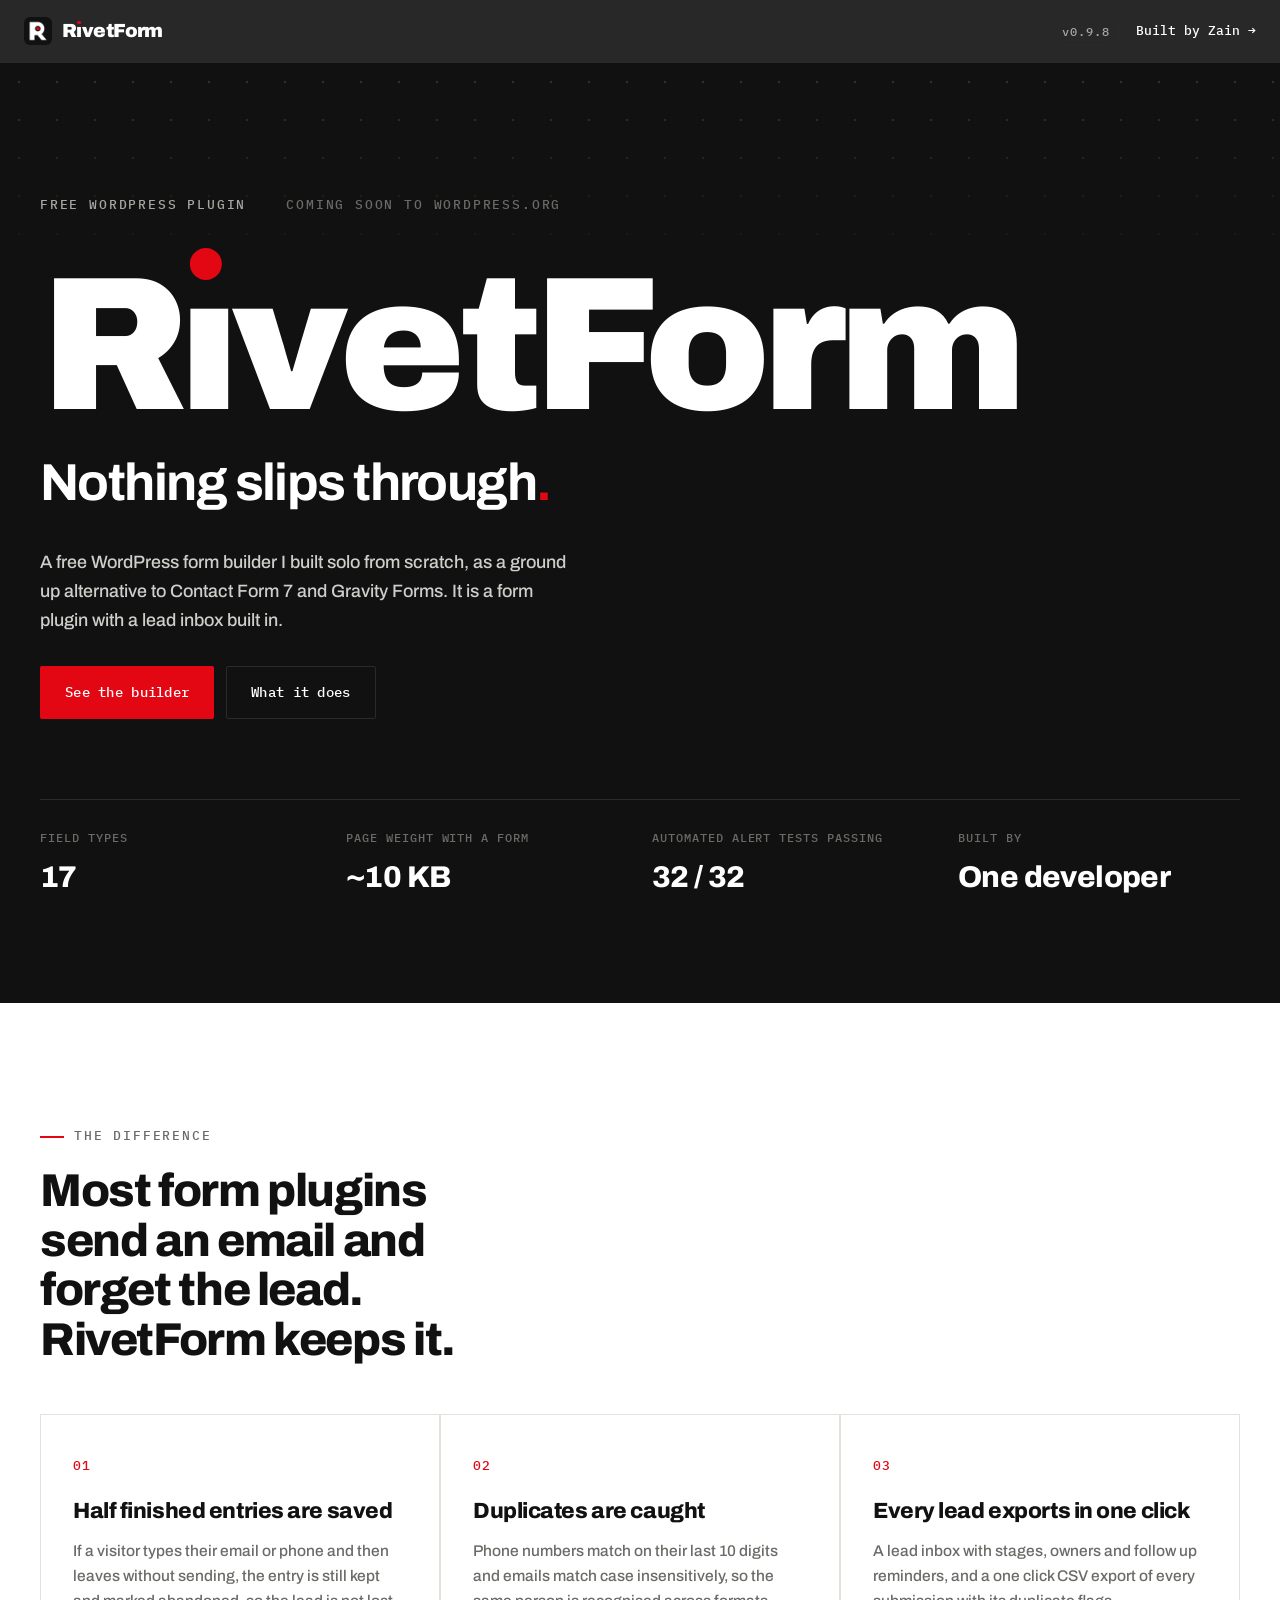
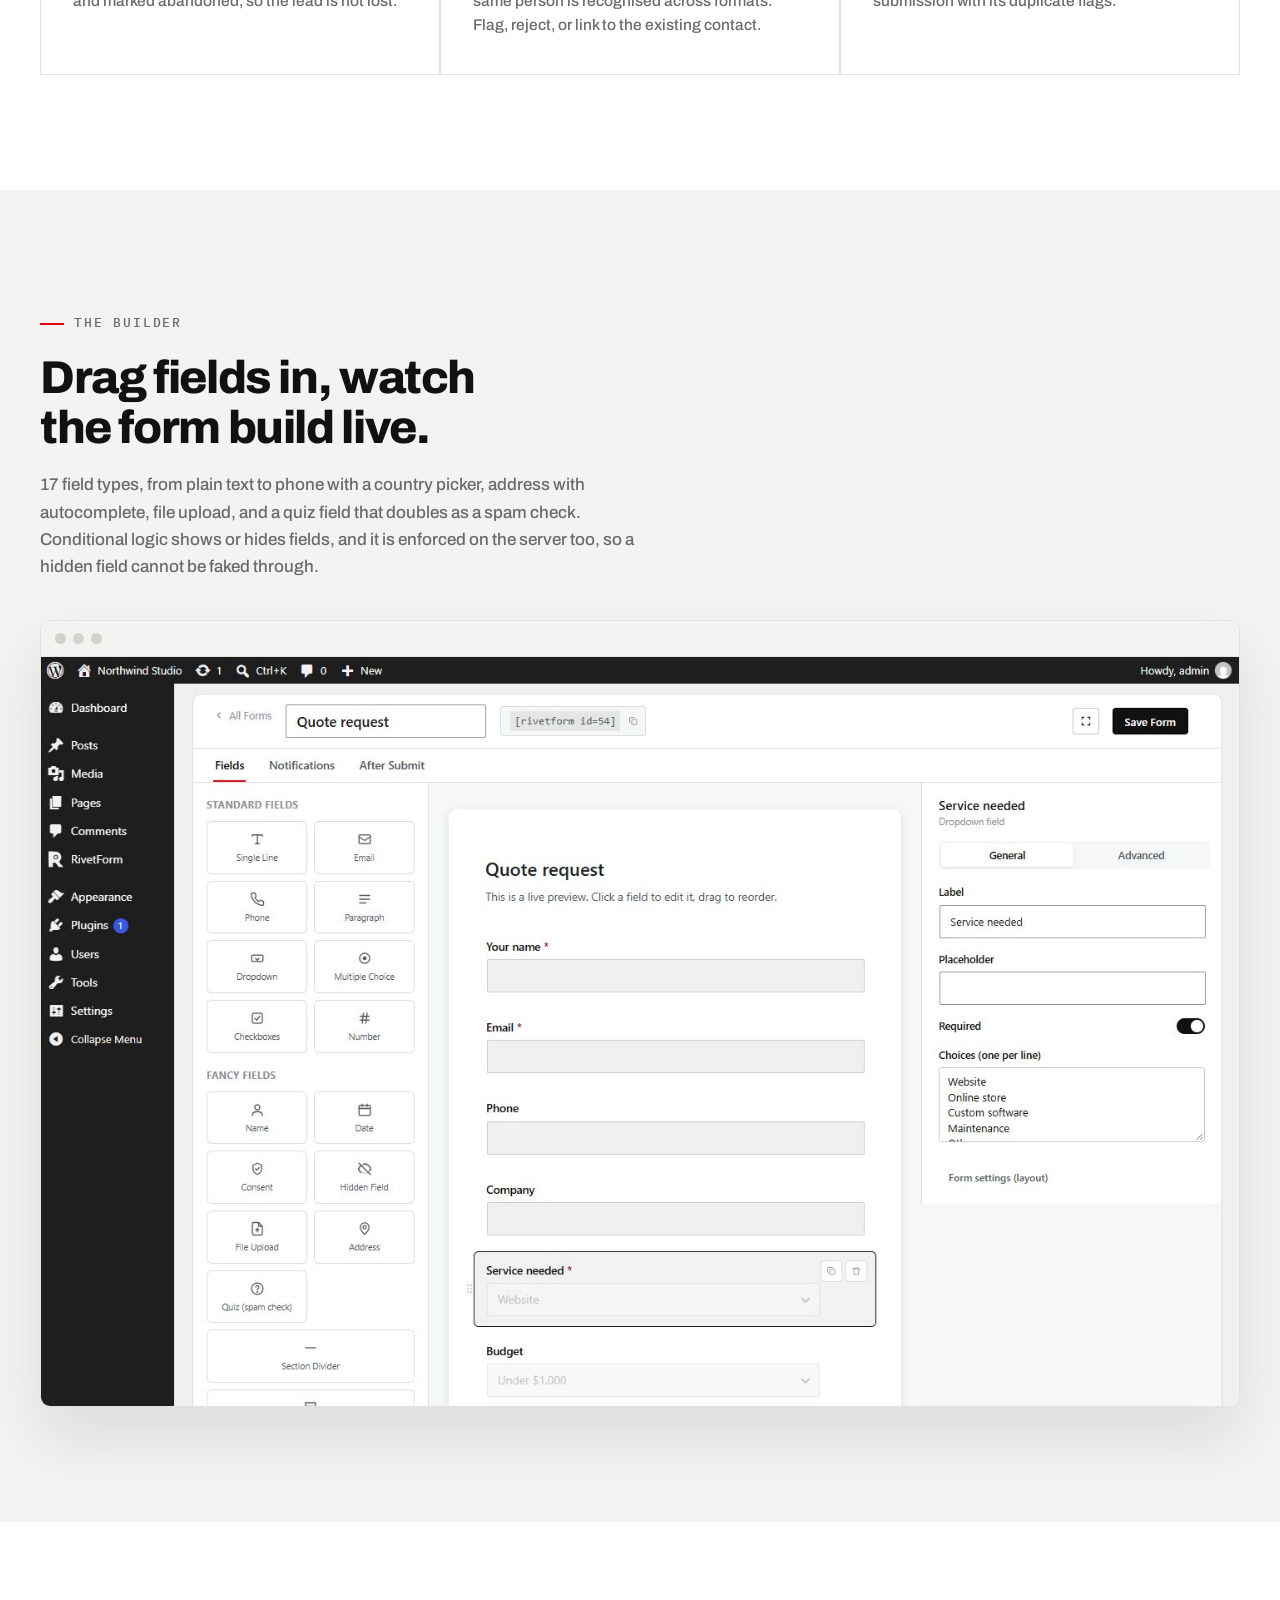
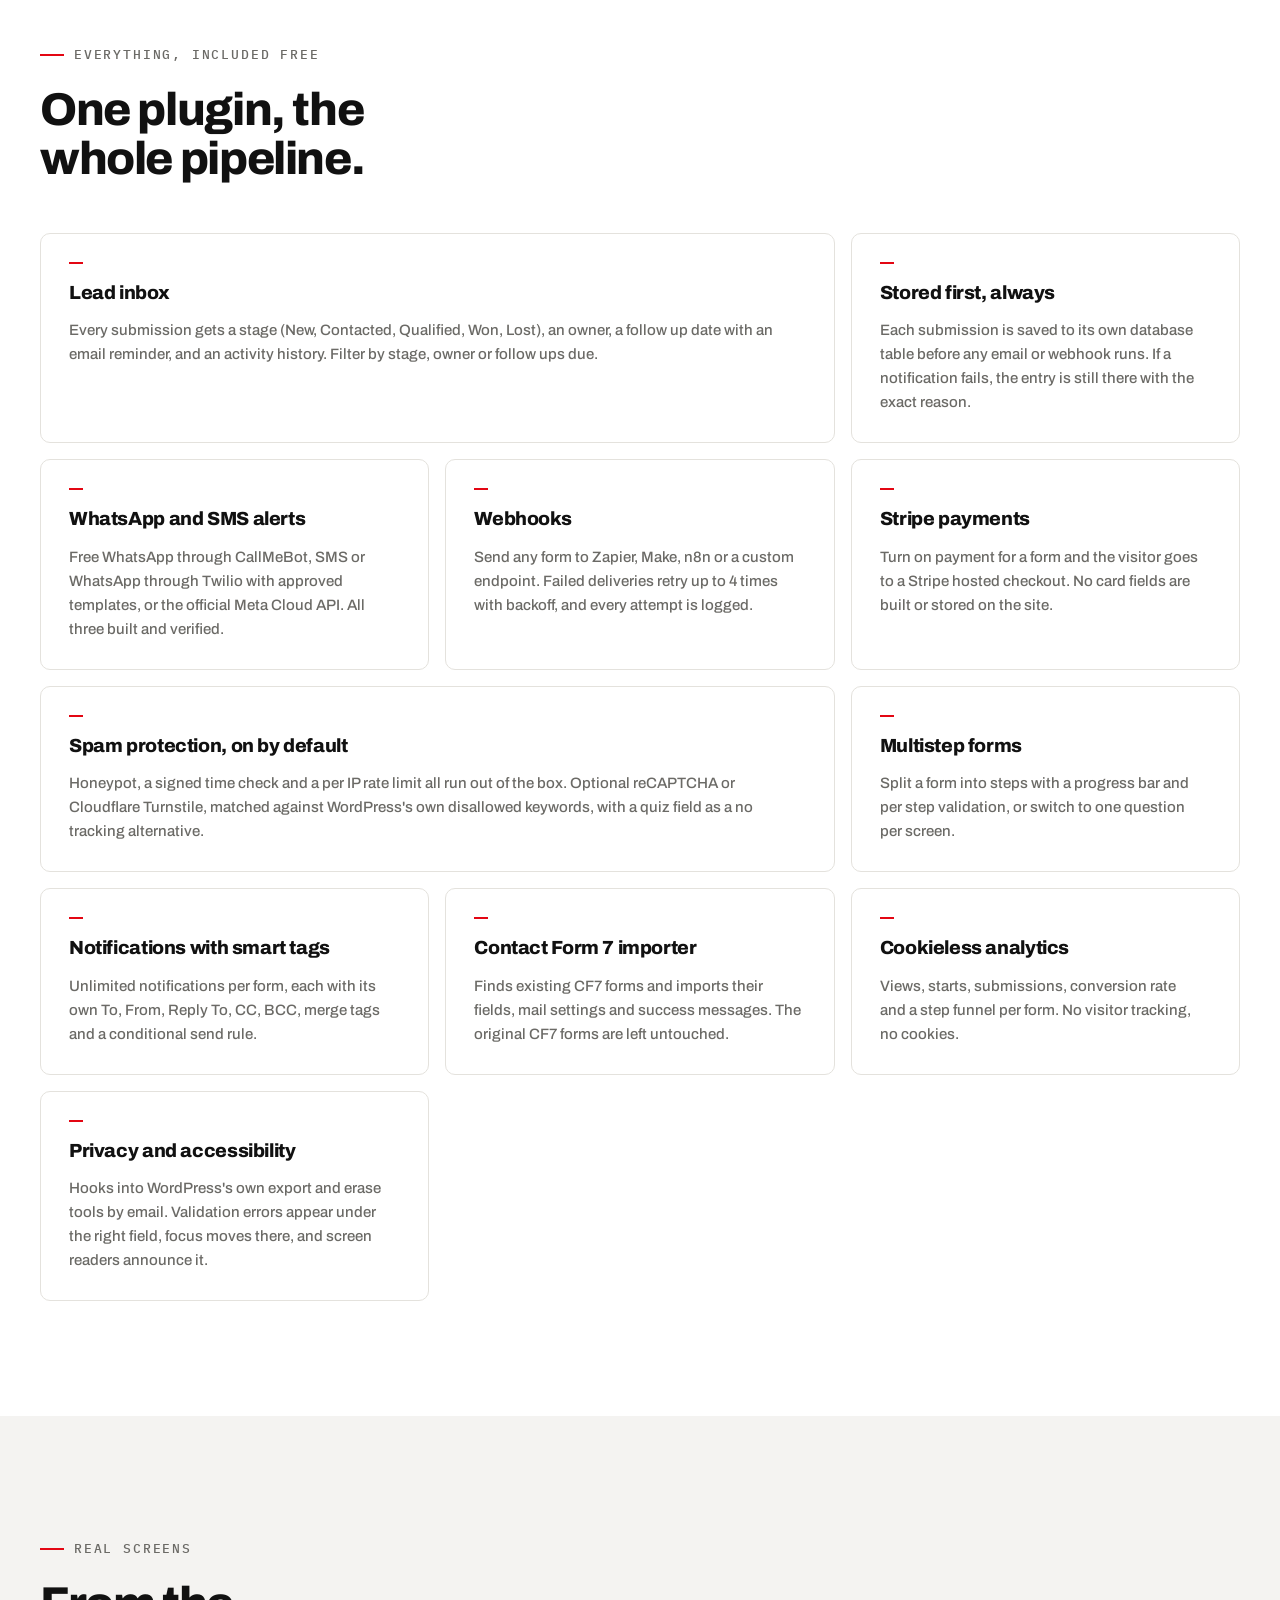
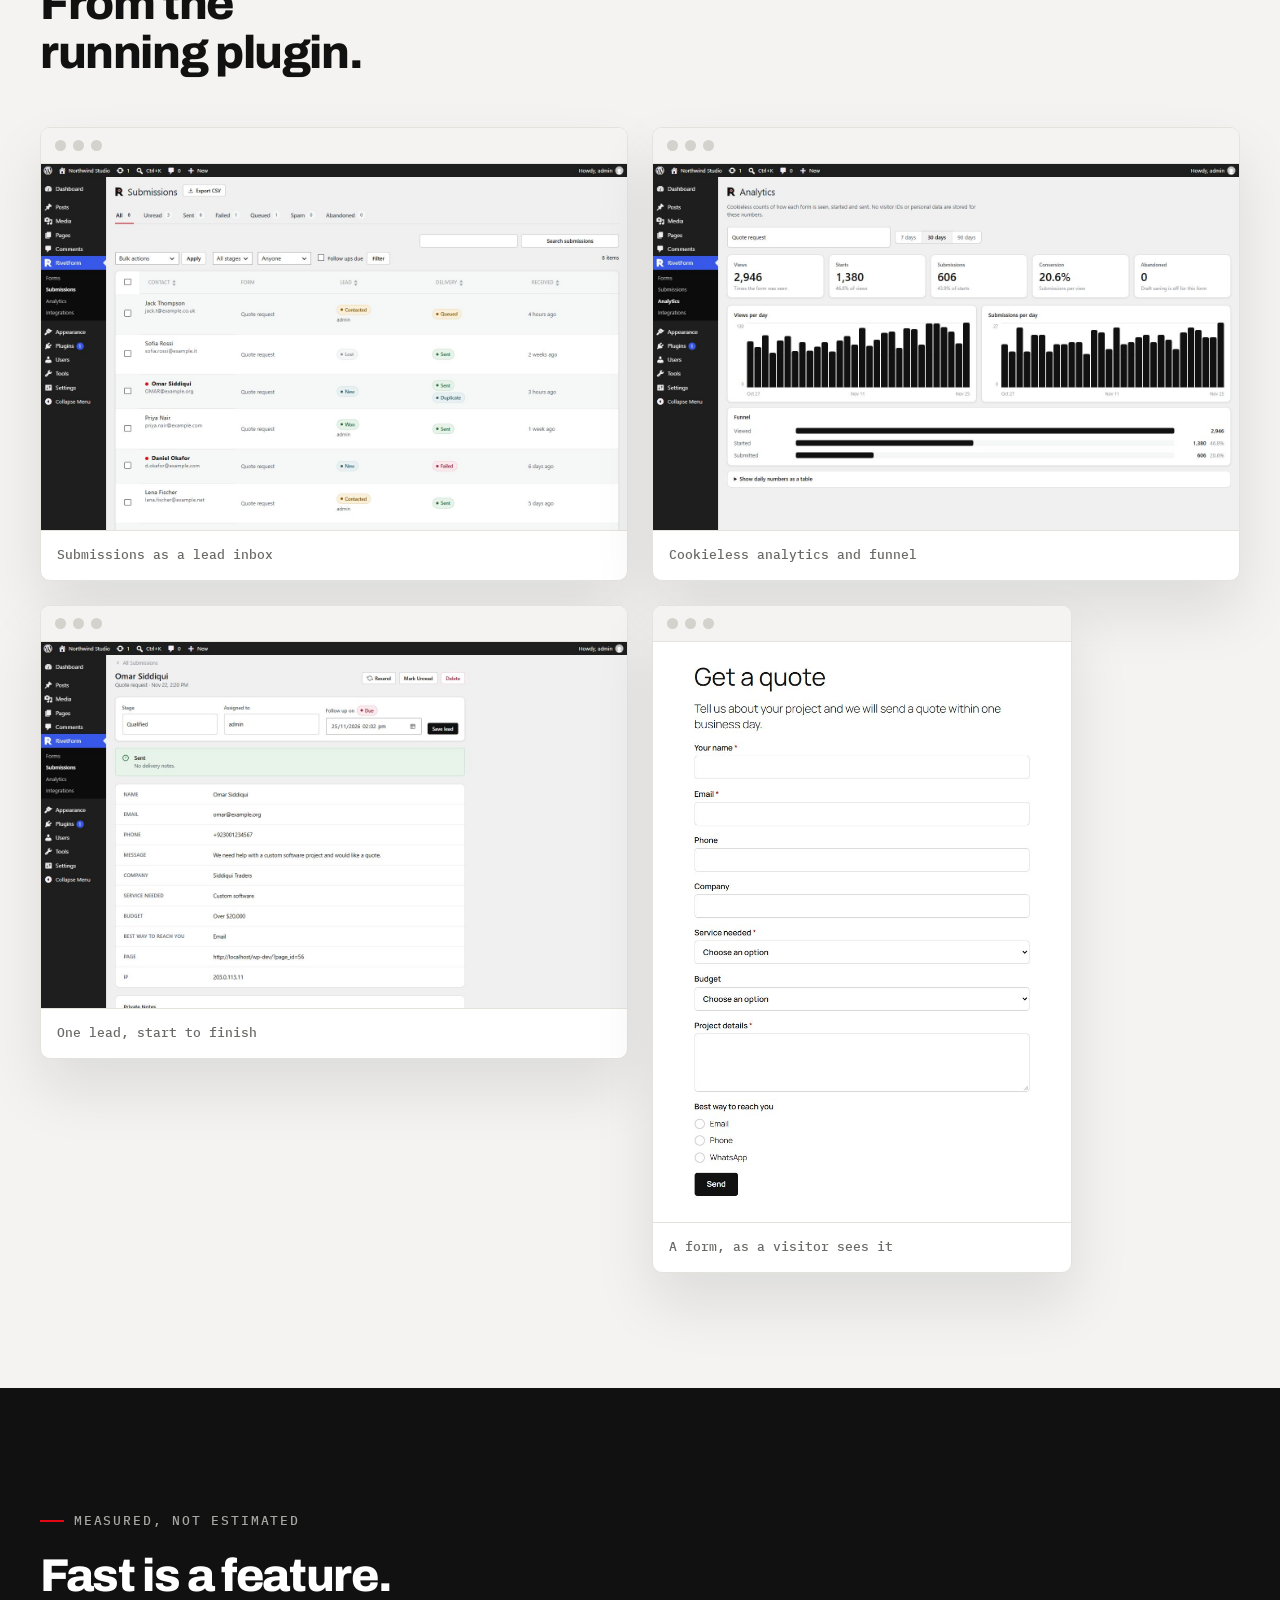
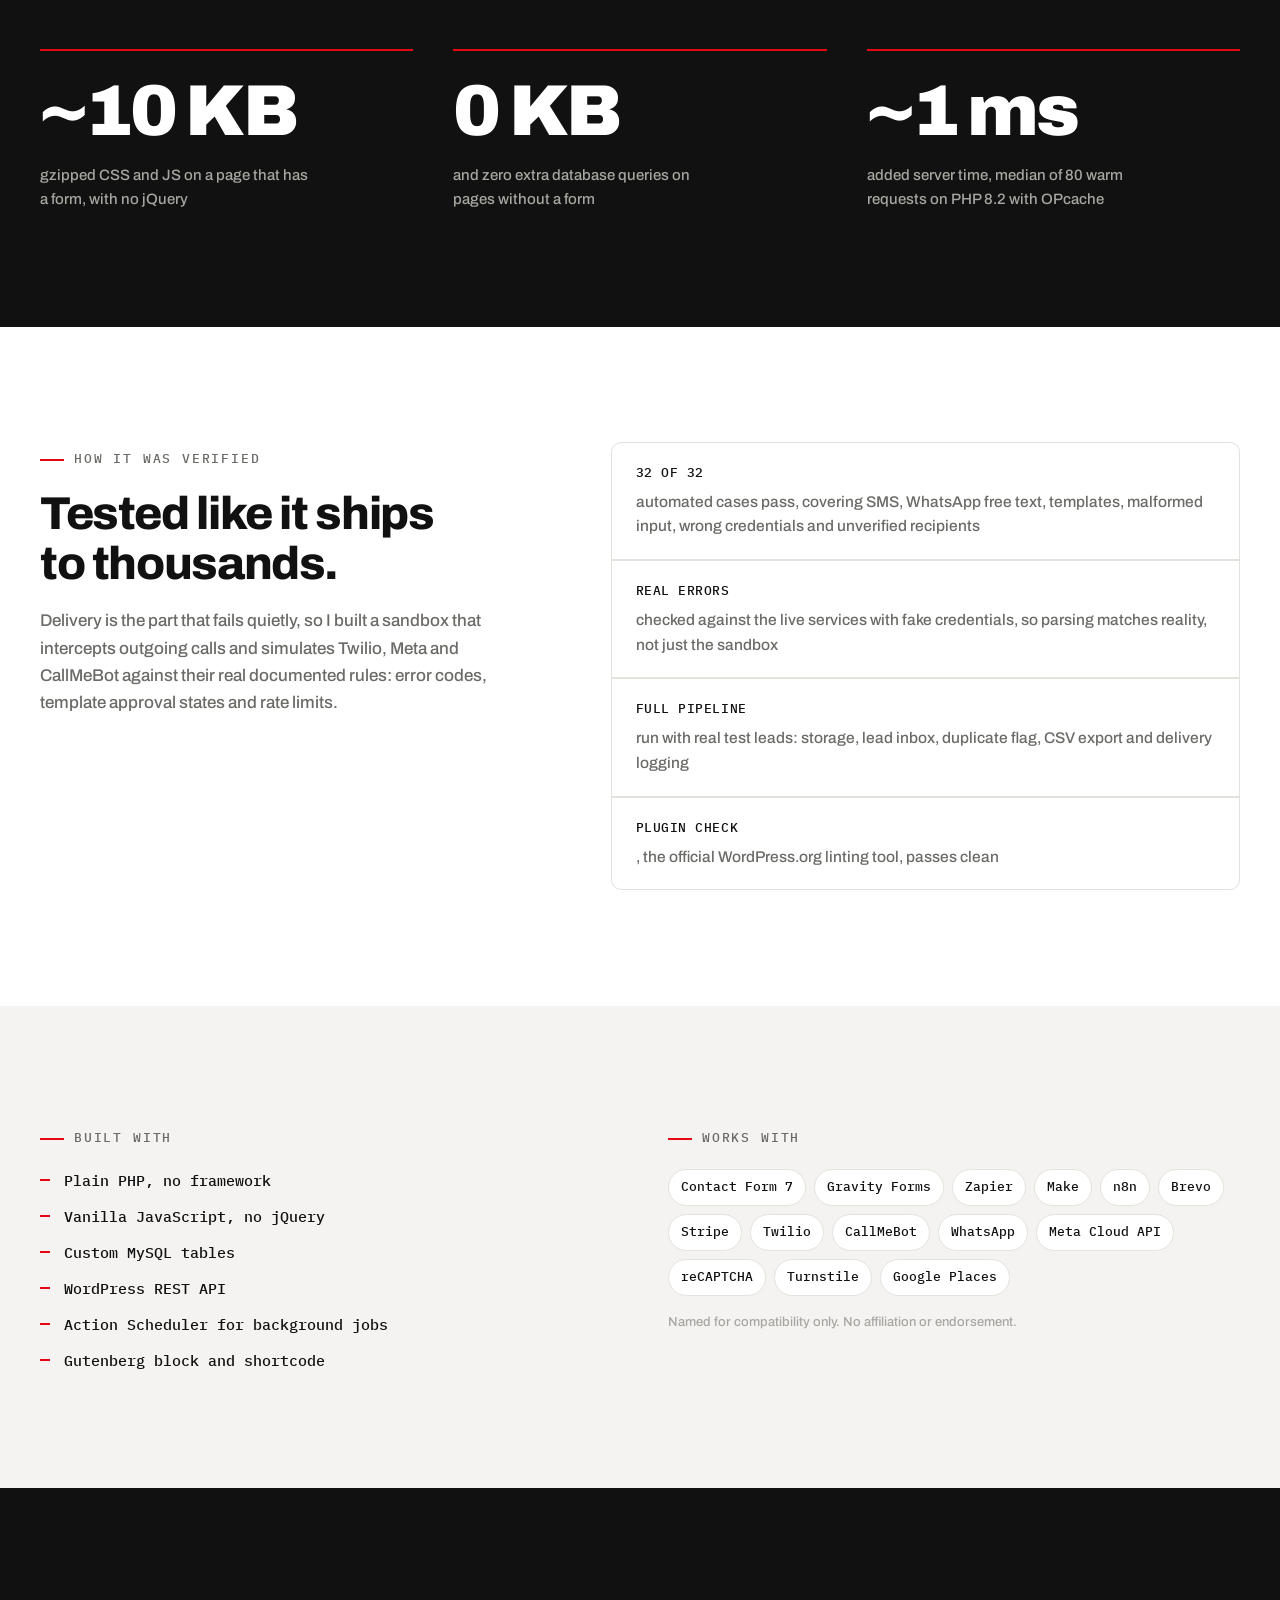
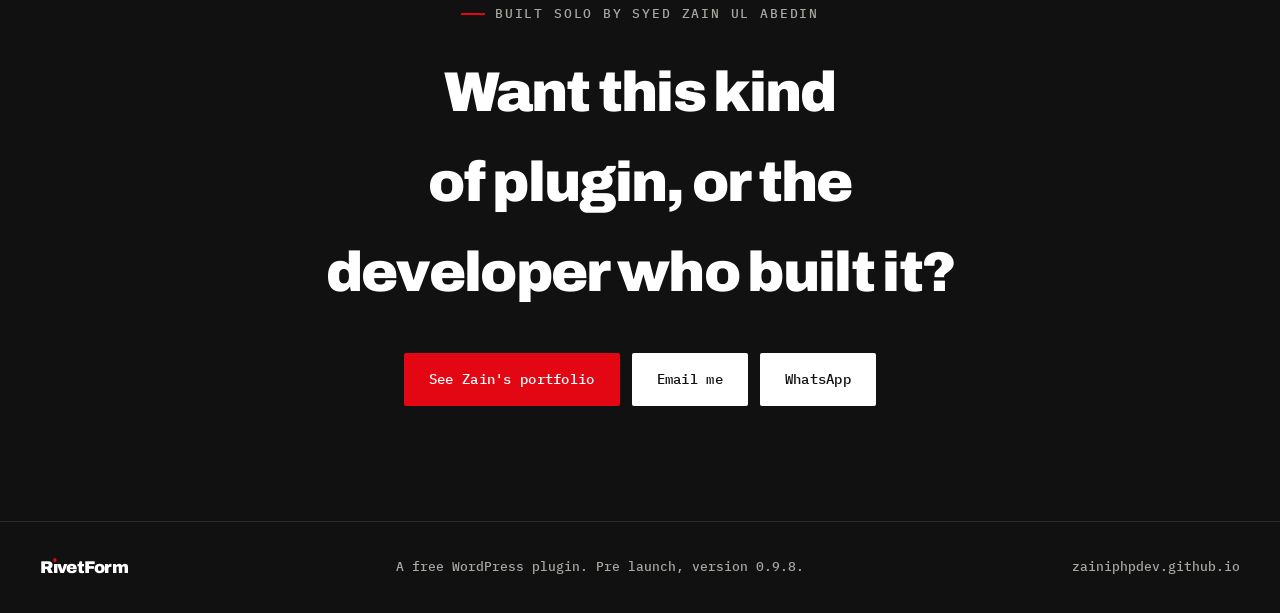
==== rivetform/index.html @ 85bbbb6d "Add RivetForm project page at /rivetform/ A standalone page for the RivetForm WordPress plugin, in t" ====
<!doctype html>
<html lang="en">
<head>
  <meta charset="utf-8">
  <meta name="viewport" content="width=device-width, initial-scale=1">
  <title>RivetForm, a free WordPress form plugin by Syed Zain Ul Abedin</title>
  <meta name="description" content="RivetForm is a free WordPress form builder built solo from scratch: a drag and drop builder, a lead inbox with duplicate detection, webhooks, WhatsApp alerts, Stripe payments and a measured 10 KB footprint.">
  <meta name="theme-color" content="#111111">
  <link rel="canonical" href="https://zainiphpdev.github.io/rivetform/">
  <meta property="og:type" content="website">
  <meta property="og:title" content="RivetForm, a free WordPress form plugin">
  <meta property="og:description" content="A WordPress form builder that behaves like a lead inbox. Built solo from scratch by Syed Zain Ul Abedin.">
  <meta property="og:url" content="https://zainiphpdev.github.io/rivetform/">
  <meta property="og:image" content="https://zainiphpdev.github.io/rivetform/img/og.jpg">
  <meta property="og:image:width" content="1200">
  <meta property="og:image:height" content="630">
  <meta name="twitter:card" content="summary_large_image">
  <meta name="twitter:image" content="https://zainiphpdev.github.io/rivetform/img/og.jpg">
  <link rel="icon" href="img/favicon.png" type="image/png">
  <link rel="preconnect" href="https://fonts.googleapis.com">
  <link rel="preconnect" href="https://fonts.gstatic.com" crossorigin>
  <link href="https://fonts.googleapis.com/css2?family=Archivo:wght@500;600;700;800;900&family=IBM+Plex+Mono:wght@400;500;600&display=swap" rel="stylesheet">
  <link rel="stylesheet" href="style.css?v=1">
  <script type="application/ld+json">
  {"@context":"https://schema.org","@type":"SoftwareApplication","name":"RivetForm","applicationCategory":"WordPress Plugin","operatingSystem":"WordPress","offers":{"@type":"Offer","price":"0","priceCurrency":"USD"},"creator":{"@type":"Person","name":"Syed Zain Ul Abedin","url":"https://zainiphpdev.github.io/"}}
  </script>
</head>
<body>
  <a class="skip" href="#main">Skip to content</a>

  <header class="nav">
    <a class="nav__brand" href="#top" aria-label="RivetForm">
      <img src="img/icon.png" alt="" width="28" height="28">
      <span class="mark">R<span class="mark__i">ı</span>vetForm</span>
    </a>
    <div class="nav__right">
      <span class="chip">v0.9.8</span>
      <a class="nav__back" href="https://zainiphpdev.github.io/">Built by Zain <span aria-hidden="true">&rarr;</span></a>
    </div>
  </header>

  <main id="main">
    <!-- HERO -->
    <section class="hero" id="top">
      <div class="hero__dots" aria-hidden="true"></div>
      <div class="wrap">
        <p class="eyebrow reveal"><span>Free WordPress plugin</span><span class="eyebrow__r">Coming soon to WordPress.org</span></p>
        <h1 class="hero__mark reveal">R<span class="mark__i mark__i--xl">ı</span>vetForm</h1>
        <p class="hero__tag reveal">Nothing slips through<span class="red">.</span></p>
        <p class="hero__sub reveal">A free WordPress form builder I built solo from scratch, as a ground up alternative to Contact Form 7 and Gravity Forms. It is a form plugin with a lead inbox built in.</p>
        <div class="hero__cta reveal">
          <a class="btn btn--red" href="#builder">See the builder</a>
          <a class="btn btn--ghost" href="#features">What it does</a>
        </div>
        <dl class="hero__facts reveal">
          <div><dt>Field types</dt><dd>17</dd></div>
          <div><dt>Page weight with a form</dt><dd>~10 KB</dd></div>
          <div><dt>Automated alert tests passing</dt><dd>32 / 32</dd></div>
          <div><dt>Built by</dt><dd>One developer</dd></div>
        </dl>
      </div>
    </section>

    <!-- POSITIONING -->
    <section class="section lead" id="why">
      <div class="wrap">
        <p class="label reveal">The difference</p>
        <h2 class="h2 reveal">Most form plugins send an email and forget the lead. RivetForm keeps it.</h2>
        <div class="lead__grid">
          <article class="lead__item reveal">
            <span class="lead__num">01</span>
            <h3>Half finished entries are saved</h3>
            <p>If a visitor types their email or phone and then leaves without sending, the entry is still kept and marked abandoned, so the lead is not lost.</p>
          </article>
          <article class="lead__item reveal">
            <span class="lead__num">02</span>
            <h3>Duplicates are caught</h3>
            <p>Phone numbers match on their last 10 digits and emails match case insensitively, so the same person is recognised across formats. Flag, reject, or link to the existing contact.</p>
          </article>
          <article class="lead__item reveal">
            <span class="lead__num">03</span>
            <h3>Every lead exports in one click</h3>
            <p>A lead inbox with stages, owners and follow up reminders, and a one click CSV export of every submission with its duplicate flags.</p>
          </article>
        </div>
      </div>
    </section>

    <!-- BUILDER SHOT -->
    <section class="section shot" id="builder">
      <div class="wrap">
        <p class="label reveal">The builder</p>
        <h2 class="h2 reveal">Drag fields in, watch the form build live.</h2>
        <p class="shot__sub reveal">17 field types, from plain text to phone with a country picker, address with autocomplete, file upload, and a quiz field that doubles as a spam check. Conditional logic shows or hides fields, and it is enforced on the server too, so a hidden field cannot be faked through.</p>
        <figure class="frame reveal">
          <div class="frame__bar" aria-hidden="true"><span></span><span></span><span></span></div>
          <img src="img/builder.jpg" alt="The RivetForm drag and drop builder, with the field palette, a live form preview, and the selected field's settings" width="1440" height="900" loading="lazy">
        </figure>
      </div>
    </section>

    <!-- FEATURES -->
    <section class="section features" id="features">
      <div class="wrap">
        <p class="label reveal">Everything, included free</p>
        <h2 class="h2 reveal">One plugin, the whole pipeline.</h2>
        <div class="bento">
          <article class="cell cell--wide reveal">
            <h3>Lead inbox</h3>
            <p>Every submission gets a stage (New, Contacted, Qualified, Won, Lost), an owner, a follow up date with an email reminder, and an activity history. Filter by stage, owner or follow ups due.</p>
          </article>
          <article class="cell reveal">
            <h3>Stored first, always</h3>
            <p>Each submission is saved to its own database table before any email or webhook runs. If a notification fails, the entry is still there with the exact reason.</p>
          </article>
          <article class="cell reveal">
            <h3>WhatsApp and SMS alerts</h3>
            <p>Free WhatsApp through CallMeBot, SMS or WhatsApp through Twilio with approved templates, or the official Meta Cloud API. All three built and verified.</p>
          </article>
          <article class="cell reveal">
            <h3>Webhooks</h3>
            <p>Send any form to Zapier, Make, n8n or a custom endpoint. Failed deliveries retry up to 4 times with backoff, and every attempt is logged.</p>
          </article>
          <article class="cell reveal">
            <h3>Stripe payments</h3>
            <p>Turn on payment for a form and the visitor goes to a Stripe hosted checkout. No card fields are built or stored on the site.</p>
          </article>
          <article class="cell cell--wide reveal">
            <h3>Spam protection, on by default</h3>
            <p>Honeypot, a signed time check and a per IP rate limit all run out of the box. Optional reCAPTCHA or Cloudflare Turnstile, matched against WordPress's own disallowed keywords, with a quiz field as a no tracking alternative.</p>
          </article>
          <article class="cell reveal">
            <h3>Multistep forms</h3>
            <p>Split a form into steps with a progress bar and per step validation, or switch to one question per screen.</p>
          </article>
          <article class="cell reveal">
            <h3>Notifications with smart tags</h3>
            <p>Unlimited notifications per form, each with its own To, From, Reply To, CC, BCC, merge tags and a conditional send rule.</p>
          </article>
          <article class="cell reveal">
            <h3>Contact Form 7 importer</h3>
            <p>Finds existing CF7 forms and imports their fields, mail settings and success messages. The original CF7 forms are left untouched.</p>
          </article>
          <article class="cell reveal">
            <h3>Cookieless analytics</h3>
            <p>Views, starts, submissions, conversion rate and a step funnel per form. No visitor tracking, no cookies.</p>
          </article>
          <article class="cell reveal">
            <h3>Privacy and accessibility</h3>
            <p>Hooks into WordPress's own export and erase tools by email. Validation errors appear under the right field, focus moves there, and screen readers announce it.</p>
          </article>
        </div>
      </div>
    </section>

    <!-- GALLERY -->
    <section class="section gallery" id="screens">
      <div class="wrap">
        <p class="label reveal">Real screens</p>
        <h2 class="h2 reveal">From the running plugin.</h2>
        <div class="gallery__grid">
          <figure class="frame reveal">
            <div class="frame__bar" aria-hidden="true"><span></span><span></span><span></span></div>
            <img src="img/inbox.jpg" alt="Submissions shown as a lead inbox with stage, owner, delivery status and duplicate flags" width="1440" height="900" loading="lazy">
            <figcaption>Submissions as a lead inbox</figcaption>
          </figure>
          <figure class="frame reveal">
            <div class="frame__bar" aria-hidden="true"><span></span><span></span><span></span></div>
            <img src="img/analytics.jpg" alt="Form analytics showing views, starts, submissions, conversion rate and a funnel" width="1440" height="900" loading="lazy">
            <figcaption>Cookieless analytics and funnel</figcaption>
          </figure>
          <figure class="frame reveal">
            <div class="frame__bar" aria-hidden="true"><span></span><span></span><span></span></div>
            <img src="img/lead.jpg" alt="One lead's detail view with stage, owner, follow up date, delivery status and every answer" width="1440" height="900" loading="lazy">
            <figcaption>One lead, start to finish</figcaption>
          </figure>
          <figure class="frame frame--tall reveal">
            <div class="frame__bar" aria-hidden="true"><span></span><span></span><span></span></div>
            <img src="img/form.jpg" alt="A live RivetForm form on the default WordPress theme, as a visitor sees it" width="805" height="1117" loading="lazy">
            <figcaption>A form, as a visitor sees it</figcaption>
          </figure>
        </div>
      </div>
    </section>

    <!-- PERFORMANCE -->
    <section class="section perf" id="speed">
      <div class="wrap">
        <p class="label label--light reveal">Measured, not estimated</p>
        <h2 class="h2 h2--light reveal">Fast is a feature.</h2>
        <div class="perf__grid">
          <div class="perf__stat reveal"><span class="perf__num">~10 KB</span><span class="perf__cap">gzipped CSS and JS on a page that has a form, with no jQuery</span></div>
          <div class="perf__stat reveal"><span class="perf__num">0 KB</span><span class="perf__cap">and zero extra database queries on pages without a form</span></div>
          <div class="perf__stat reveal"><span class="perf__num">~1 ms</span><span class="perf__cap">added server time, median of 80 warm requests on PHP 8.2 with OPcache</span></div>
        </div>
      </div>
    </section>

    <!-- ENGINEERING -->
    <section class="section rigor" id="rigor">
      <div class="wrap rigor__wrap">
        <div>
          <p class="label reveal">How it was verified</p>
          <h2 class="h2 reveal">Tested like it ships to thousands.</h2>
          <p class="rigor__sub reveal">Delivery is the part that fails quietly, so I built a sandbox that intercepts outgoing calls and simulates Twilio, Meta and CallMeBot against their real documented rules: error codes, template approval states and rate limits.</p>
        </div>
        <ul class="checks reveal">
          <li><span>32 of 32</span> automated cases pass, covering SMS, WhatsApp free text, templates, malformed input, wrong credentials and unverified recipients</li>
          <li><span>Real errors</span> checked against the live services with fake credentials, so parsing matches reality, not just the sandbox</li>
          <li><span>Full pipeline</span> run with real test leads: storage, lead inbox, duplicate flag, CSV export and delivery logging</li>
          <li><span>Plugin Check</span>, the official WordPress.org linting tool, passes clean</li>
        </ul>
      </div>
    </section>

    <!-- STACK + INTEGRATIONS -->
    <section class="section stack" id="stack">
      <div class="wrap stack__wrap">
        <div class="stack__col reveal">
          <p class="label">Built with</p>
          <ul class="stack__list">
            <li>Plain PHP, no framework</li>
            <li>Vanilla JavaScript, no jQuery</li>
            <li>Custom MySQL tables</li>
            <li>WordPress REST API</li>
            <li>Action Scheduler for background jobs</li>
            <li>Gutenberg block and shortcode</li>
          </ul>
        </div>
        <div class="stack__col reveal">
          <p class="label">Works with</p>
          <ul class="tags">
            <li>Contact Form 7</li><li>Gravity Forms</li><li>Zapier</li><li>Make</li><li>n8n</li><li>Brevo</li><li>Stripe</li><li>Twilio</li><li>CallMeBot</li><li>WhatsApp</li><li>Meta Cloud API</li><li>reCAPTCHA</li><li>Turnstile</li><li>Google Places</li>
          </ul>
          <p class="stack__note">Named for compatibility only. No affiliation or endorsement.</p>
        </div>
      </div>
    </section>

    <!-- CTA -->
    <section class="section cta" id="contact">
      <div class="wrap cta__wrap">
        <p class="label label--light reveal">Built solo by Syed Zain Ul Abedin</p>
        <h2 class="cta__title reveal">Want this kind of plugin, or the developer who built it?</h2>
        <div class="cta__btns reveal">
          <a class="btn btn--red" href="https://zainiphpdev.github.io/">See Zain's portfolio</a>
          <a class="btn btn--light" href="mailto:zainiphpdev@gmail.com?subject=RivetForm">Email me</a>
          <a class="btn btn--light" href="https://wa.me/923329593441?text=Hi%20Zain%2C%20I%20saw%20RivetForm">WhatsApp</a>
        </div>
      </div>
    </section>
  </main>

  <footer class="foot">
    <div class="wrap foot__wrap">
      <span class="mark mark--sm">R<span class="mark__i">ı</span>vetForm</span>
      <span class="foot__meta">A free WordPress plugin. Pre launch, version 0.9.8.</span>
      <a class="foot__back" href="https://zainiphpdev.github.io/">zainiphpdev.github.io</a>
    </div>
  </footer>

  <script>
    (function () {
      var io = new IntersectionObserver(function (es) {
        es.forEach(function (e) { if (e.isIntersecting) { e.target.classList.add('in'); io.unobserve(e.target); } });
      }, { rootMargin: '0px 0px -8% 0px', threshold: 0.12 });
      document.querySelectorAll('.reveal').forEach(function (el) { io.observe(el); });
    })();
  </script>
</body>
</html>
---- rivetform/style.css ----
:root {
  --ink: #111111;
  --ink-2: #1b1b1b;
  --white: #ffffff;
  --paper: #f4f3f1;
  --line: #e4e2dd;
  --line-ink: #2a2a2a;
  --grey: #6b6a66;
  --grey-light: #a7a6a1;
  --red: #e30613;
  --font: "Archivo", system-ui, sans-serif;
  --mono: "IBM Plex Mono", ui-monospace, monospace;
  --ease: cubic-bezier(0.22, 1, 0.36, 1);
}
*, *::before, *::after { box-sizing: border-box; }
body {
  margin: 0; background: var(--white); color: var(--ink);
  font-family: var(--font); font-weight: 500; font-size: 17px; line-height: 1.6;
  -webkit-font-smoothing: antialiased; overflow-x: clip;
}
h1, h2, h3, p, ul, dl, dd, figure { margin: 0; padding: 0; }
ul { list-style: none; }
a { color: inherit; text-decoration: none; }
img { display: block; max-width: 100%; }
h1, h2, h3 { text-wrap: balance; }
p { text-wrap: pretty; }
::selection { background: var(--red); color: var(--white); }
:focus-visible { outline: 2px solid var(--red); outline-offset: 3px; }
.wrap { width: min(1200px, 100% - 48px); margin-inline: auto; }
.skip { position: fixed; left: 16px; top: 16px; z-index: 100; background: var(--ink); color: var(--white); padding: 8px 14px; border-radius: 6px; transform: translateY(-200%); transition: transform .3s var(--ease); }
.skip:focus { transform: none; }

/* Wordmark with red dot over the i */
.mark { font-weight: 900; letter-spacing: -0.03em; }
.mark__i { position: relative; font-style: normal; }
.mark__i::after {
  content: ""; position: absolute; left: 50%; top: 0.04em;
  width: 0.19em; height: 0.19em; border-radius: 50%; background: var(--red);
  transform: translateX(-50%);
}
.mark__i--xl::after { top: 0.03em; width: 0.17em; height: 0.17em; }

/* Reveal */
.reveal { opacity: 0; transform: translateY(26px); transition: opacity .8s var(--ease), transform .8s var(--ease); }
.reveal.in { opacity: 1; transform: none; }
@media (prefers-reduced-motion: reduce) { .reveal { opacity: 1; transform: none; transition: none; } }

/* Labels */
.label { font-family: var(--mono); font-size: 13px; font-weight: 500; letter-spacing: 0.14em; text-transform: uppercase; color: var(--grey); display: inline-flex; align-items: center; gap: 10px; margin-bottom: 20px; }
.label::before { content: ""; width: 24px; height: 2px; background: var(--red); }
.label--light { color: var(--grey-light); }
.h2 { font-size: clamp(28px, 4.4vw, 46px); font-weight: 800; line-height: 1.08; letter-spacing: -0.03em; max-width: 16ch; }
.h2--light { color: var(--white); }
.red { color: var(--red); }

/* Buttons */
.btn { display: inline-flex; align-items: center; justify-content: center; font-family: var(--mono); font-weight: 500; font-size: 14px; letter-spacing: 0.02em; padding: 14px 24px; border-radius: 2px; border: 1px solid transparent; transition: transform .4s var(--ease), background .3s var(--ease), color .3s var(--ease), border-color .3s var(--ease); }
.btn:active { transform: translateY(1px); }
.btn--red { background: var(--red); color: var(--white); }
.btn--red:hover { background: #c20510; }
.btn--ghost { border-color: var(--line-ink); color: var(--white); }
.btn--ghost:hover { border-color: var(--white); background: rgba(255,255,255,0.06); }
.btn--light { background: var(--white); color: var(--ink); }
.btn--light:hover { background: var(--paper); }

/* Nav */
.nav { position: sticky; top: 0; z-index: 50; display: flex; align-items: center; justify-content: space-between; padding: 16px 24px; background: rgba(17,17,17,0.9); backdrop-filter: blur(10px); -webkit-backdrop-filter: blur(10px); color: var(--white); border-bottom: 1px solid var(--line-ink); }
.nav__brand { display: inline-flex; align-items: center; gap: 10px; }
.nav__brand img { border-radius: 6px; }
.nav .mark { font-size: 19px; color: var(--white); }
.nav__right { display: flex; align-items: center; gap: 16px; }
.chip { font-family: var(--mono); font-size: 12px; letter-spacing: 0.08em; color: var(--grey-light); border: 1px solid var(--line-ink); padding: 4px 9px; border-radius: 999px; }
.nav__back { font-family: var(--mono); font-size: 13px; color: var(--white); }
.nav__back:hover { color: var(--red); }

/* Hero */
.hero { position: relative; background: var(--ink); color: var(--white); padding: clamp(64px, 11vw, 132px) 0 clamp(56px, 8vw, 104px); overflow: clip; }
.hero__dots { position: absolute; inset: 0 0 auto; height: 220px; background-image: radial-gradient(rgba(255,255,255,0.14) 1.4px, transparent 1.6px); background-size: 38px 38px; -webkit-mask-image: linear-gradient(to bottom, #000, transparent); mask-image: linear-gradient(to bottom, #000, transparent); pointer-events: none; }
.hero .wrap { position: relative; }
.eyebrow { display: flex; flex-wrap: wrap; gap: 8px 40px; font-family: var(--mono); font-size: 13px; letter-spacing: 0.14em; text-transform: uppercase; color: var(--grey-light); margin-bottom: clamp(24px, 4vw, 44px); }
.eyebrow__r { color: var(--grey); }
.hero__mark { font-weight: 900; letter-spacing: -0.045em; line-height: 0.9; font-size: clamp(64px, 15vw, 190px); }
.hero__tag { font-size: clamp(26px, 4.6vw, 52px); font-weight: 700; letter-spacing: -0.03em; margin-top: 10px; }
.hero__sub { max-width: 54ch; color: #cfceca; font-size: clamp(16px, 1.4vw, 19px); margin-top: 24px; }
.hero__cta { display: flex; flex-wrap: wrap; gap: 12px; margin-top: 32px; }
.hero__facts { display: grid; grid-template-columns: repeat(4, 1fr); gap: 24px; margin-top: clamp(48px, 7vw, 80px); border-top: 1px solid var(--line-ink); padding-top: 28px; }
.hero__facts dt { font-family: var(--mono); font-size: 12px; letter-spacing: 0.08em; text-transform: uppercase; color: var(--grey); }
.hero__facts dd { font-size: clamp(22px, 2.4vw, 30px); font-weight: 800; letter-spacing: -0.02em; margin-top: 6px; }

/* Sections */
.section { padding: clamp(64px, 9vw, 120px) 0; }
.lead { background: var(--white); }
.lead__grid { display: grid; grid-template-columns: repeat(3, 1fr); gap: 2px; margin-top: 48px; background: var(--line); border: 1px solid var(--line); }
.lead__item { background: var(--white); padding: 36px 32px; }
.lead__num { font-family: var(--mono); font-size: 13px; color: var(--red); letter-spacing: 0.1em; }
.lead__item h3 { font-size: 22px; font-weight: 800; letter-spacing: -0.02em; margin: 16px 0 10px; }
.lead__item p { color: var(--grey); font-size: 15.5px; }

/* Browser frame */
.frame { margin-top: 40px; border: 1px solid var(--line); border-radius: 10px; overflow: hidden; background: var(--white); box-shadow: 0 30px 60px rgba(17,17,17,0.10); }
.frame__bar { display: flex; gap: 7px; padding: 12px 14px; background: var(--paper); border-bottom: 1px solid var(--line); }
.frame__bar span { width: 11px; height: 11px; border-radius: 50%; background: #d4d2cc; }
.frame img { width: 100%; height: auto; }
.frame figcaption { font-family: var(--mono); font-size: 13px; color: var(--grey); padding: 14px 16px; border-top: 1px solid var(--line); }
.shot { background: var(--paper); }
.shot__sub { max-width: 60ch; color: var(--grey); margin-top: 18px; }

/* Bento features */
.features { background: var(--white); }
.bento { display: grid; grid-template-columns: repeat(3, 1fr); gap: 16px; margin-top: 48px; }
.cell { border: 1px solid var(--line); border-radius: 10px; padding: 28px; background: var(--white); transition: border-color .3s var(--ease), transform .4s var(--ease); }
.cell:hover { border-color: var(--ink); transform: translateY(-3px); }
.cell--wide { grid-column: span 2; }
.cell h3 { font-size: 19px; font-weight: 800; letter-spacing: -0.02em; margin-bottom: 10px; }
.cell h3::before { content: ""; display: block; width: 14px; height: 2px; background: var(--red); margin-bottom: 14px; }
.cell p { color: var(--grey); font-size: 15px; }

/* Gallery */
.gallery { background: var(--paper); }
.gallery__grid { display: grid; grid-template-columns: repeat(2, 1fr); gap: 24px; margin-top: 48px; align-items: start; }
.gallery .frame { margin-top: 0; }
.frame--tall { max-width: 420px; }

/* Performance */
.perf { background: var(--ink); color: var(--white); }
.perf__grid { display: grid; grid-template-columns: repeat(3, 1fr); gap: 40px; margin-top: 48px; }
.perf__stat { border-top: 2px solid var(--red); padding-top: 24px; }
.perf__num { display: block; font-size: clamp(40px, 6vw, 72px); font-weight: 900; letter-spacing: -0.04em; line-height: 1; }
.perf__cap { display: block; color: var(--grey-light); font-size: 15px; margin-top: 16px; max-width: 30ch; }

/* Rigor */
.rigor { background: var(--white); }
.rigor__wrap { display: grid; grid-template-columns: 0.9fr 1.1fr; gap: 56px; align-items: start; }
.rigor__sub { color: var(--grey); margin-top: 18px; max-width: 46ch; }
.checks { display: grid; gap: 2px; background: var(--line); border: 1px solid var(--line); border-radius: 10px; overflow: hidden; }
.checks li { background: var(--white); padding: 20px 24px; font-size: 15.5px; color: var(--grey); }
.checks li span { display: block; font-family: var(--mono); font-size: 13px; letter-spacing: 0.04em; color: var(--ink); text-transform: uppercase; margin-bottom: 6px; }

/* Stack */
.stack { background: var(--paper); }
.stack__wrap { display: grid; grid-template-columns: 1fr 1fr; gap: 56px; }
.stack__list { display: grid; gap: 12px; }
.stack__list li { font-family: var(--mono); font-size: 15px; padding-left: 24px; position: relative; color: var(--ink); }
.stack__list li::before { content: ""; position: absolute; left: 0; top: 0.65em; width: 10px; height: 2px; background: var(--red); }
.tags { display: flex; flex-wrap: wrap; gap: 8px; }
.tags li { font-family: var(--mono); font-size: 13px; border: 1px solid var(--line); background: var(--white); padding: 7px 12px; border-radius: 999px; color: var(--ink); }
.stack__note { font-size: 13px; color: var(--grey-light); margin-top: 16px; }

/* CTA */
.cta { background: var(--ink); color: var(--white); text-align: center; }
.cta__wrap { display: grid; justify-items: center; }
.cta__title { font-size: clamp(30px, 5vw, 56px); font-weight: 900; letter-spacing: -0.03em; max-width: 18ch; margin-top: 4px; }
.cta__btns { display: flex; flex-wrap: wrap; justify-content: center; gap: 12px; margin-top: 36px; }

/* Footer */
.foot { background: var(--ink); color: var(--grey-light); padding: 32px 0; border-top: 1px solid var(--line-ink); }
.foot__wrap { display: flex; flex-wrap: wrap; align-items: center; justify-content: space-between; gap: 16px; }
.foot .mark { color: var(--white); font-size: 17px; }
.foot__meta { font-family: var(--mono); font-size: 13px; }
.foot__back { font-family: var(--mono); font-size: 13px; color: var(--grey-light); }
.foot__back:hover { color: var(--red); }

/* Responsive */
@media (max-width: 900px) {
  .lead__grid, .bento, .perf__grid { grid-template-columns: 1fr; }
  .cell--wide { grid-column: span 1; }
  .gallery__grid { grid-template-columns: 1fr; }
  .rigor__wrap, .stack__wrap { grid-template-columns: 1fr; gap: 32px; }
  .hero__facts { grid-template-columns: 1fr 1fr; gap: 20px; }
  .frame--tall { max-width: 100%; }
}
@media (max-width: 520px) {
  .wrap { width: min(1200px, 100% - 32px); }
  .nav__back { display: none; }
  .hero__facts { grid-template-columns: 1fr; }
  .eyebrow__r { display: none; }
}
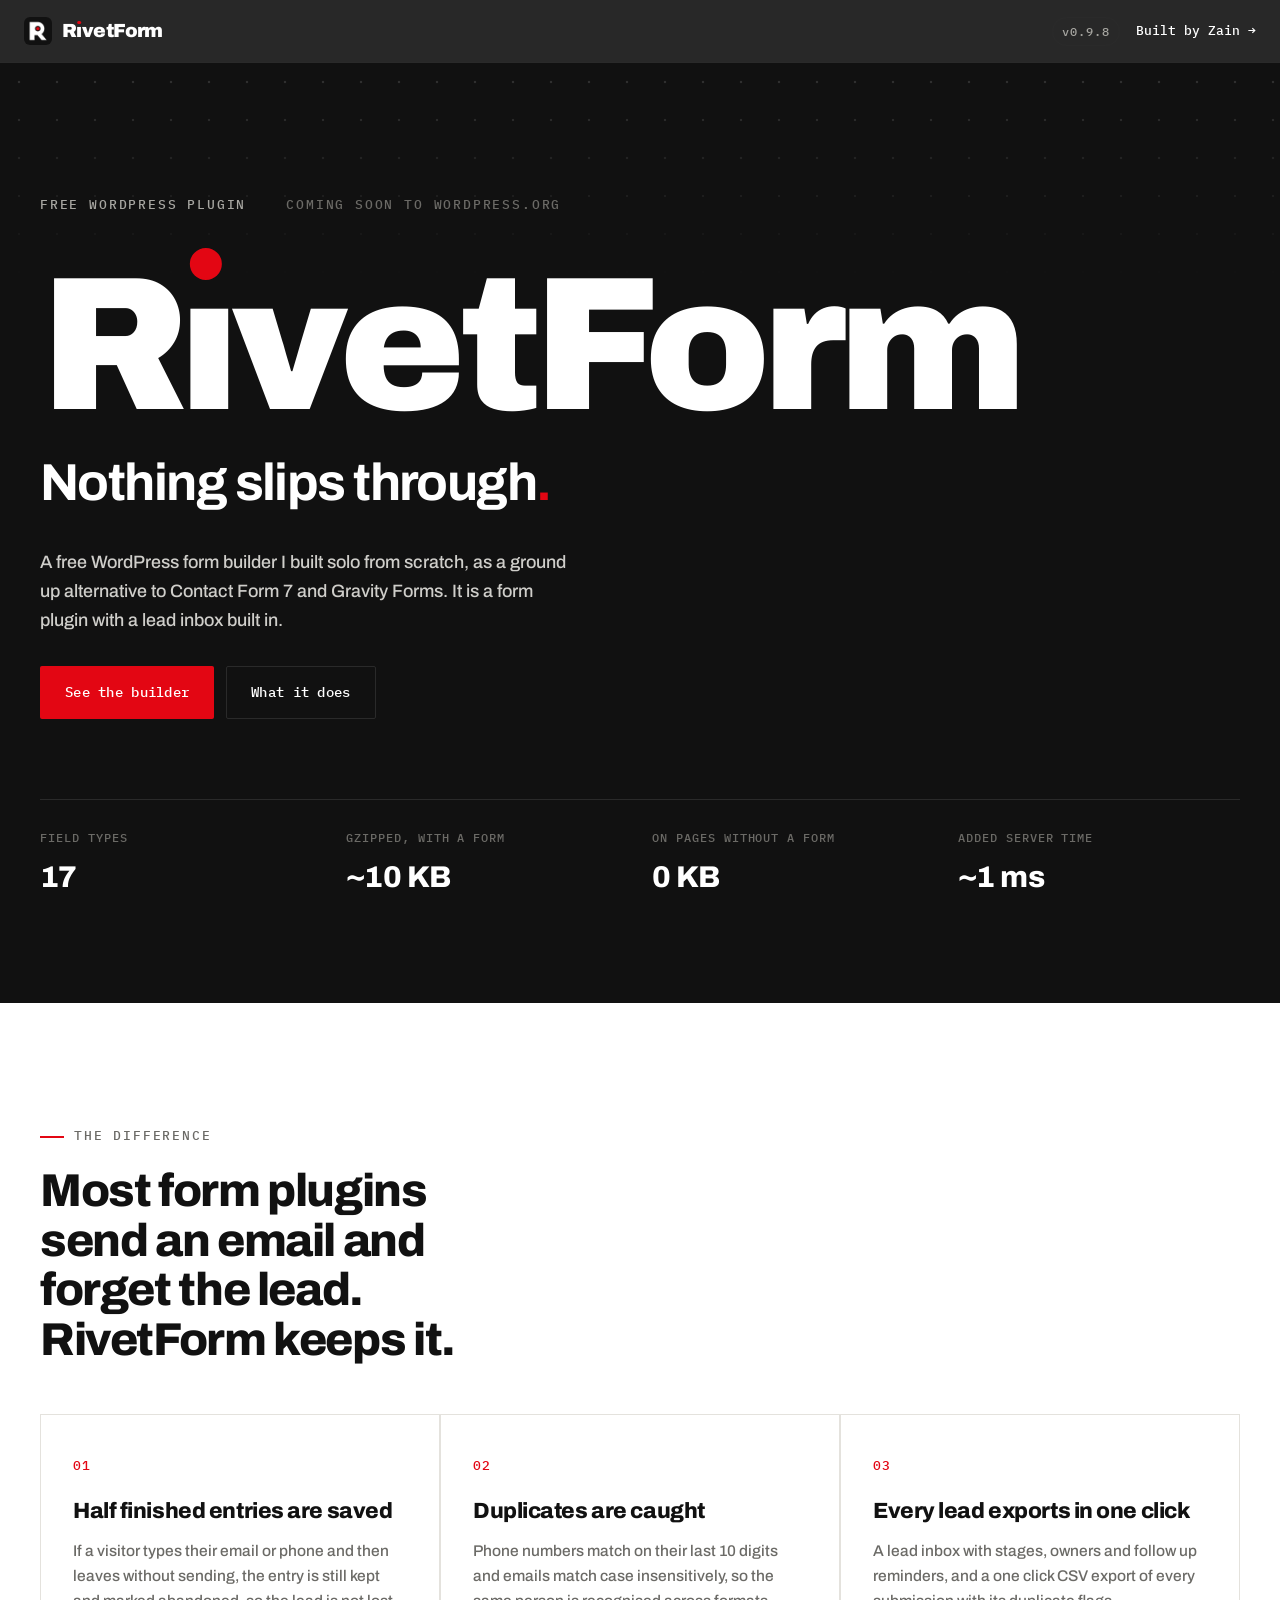
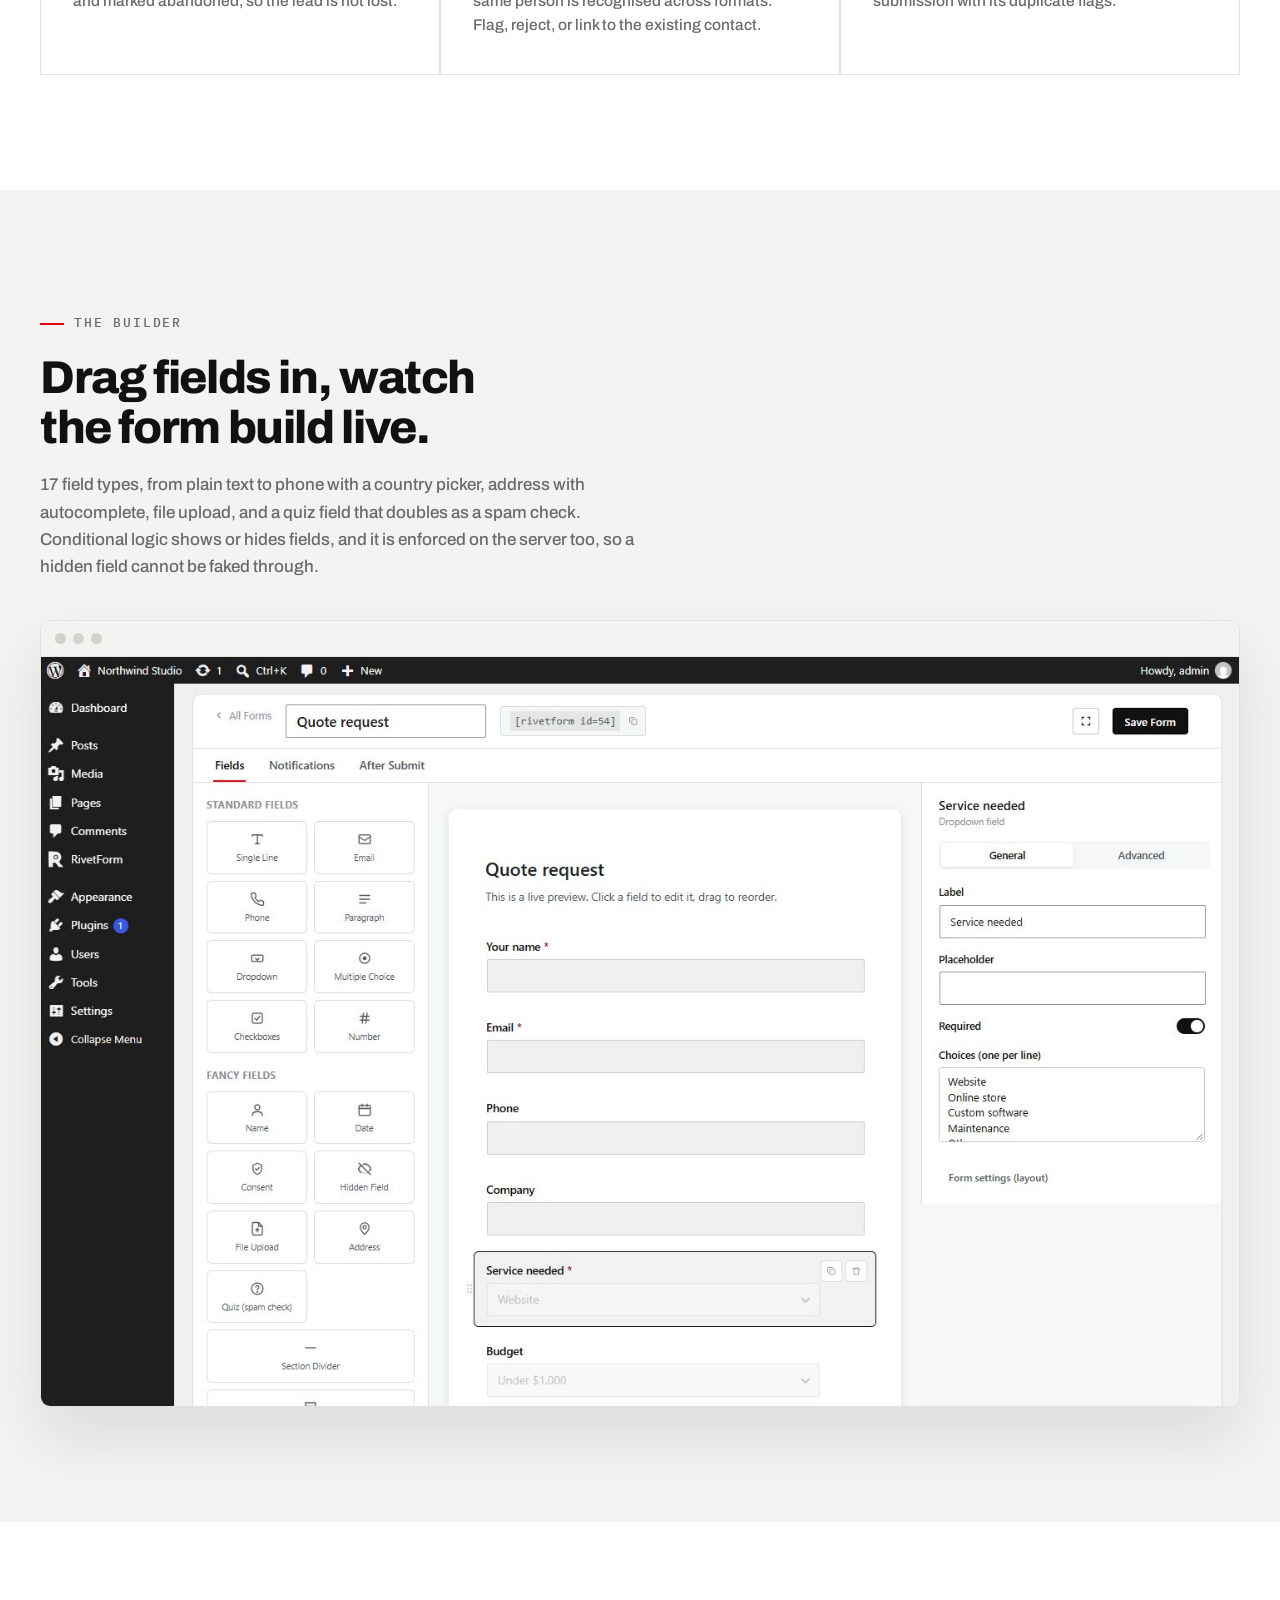
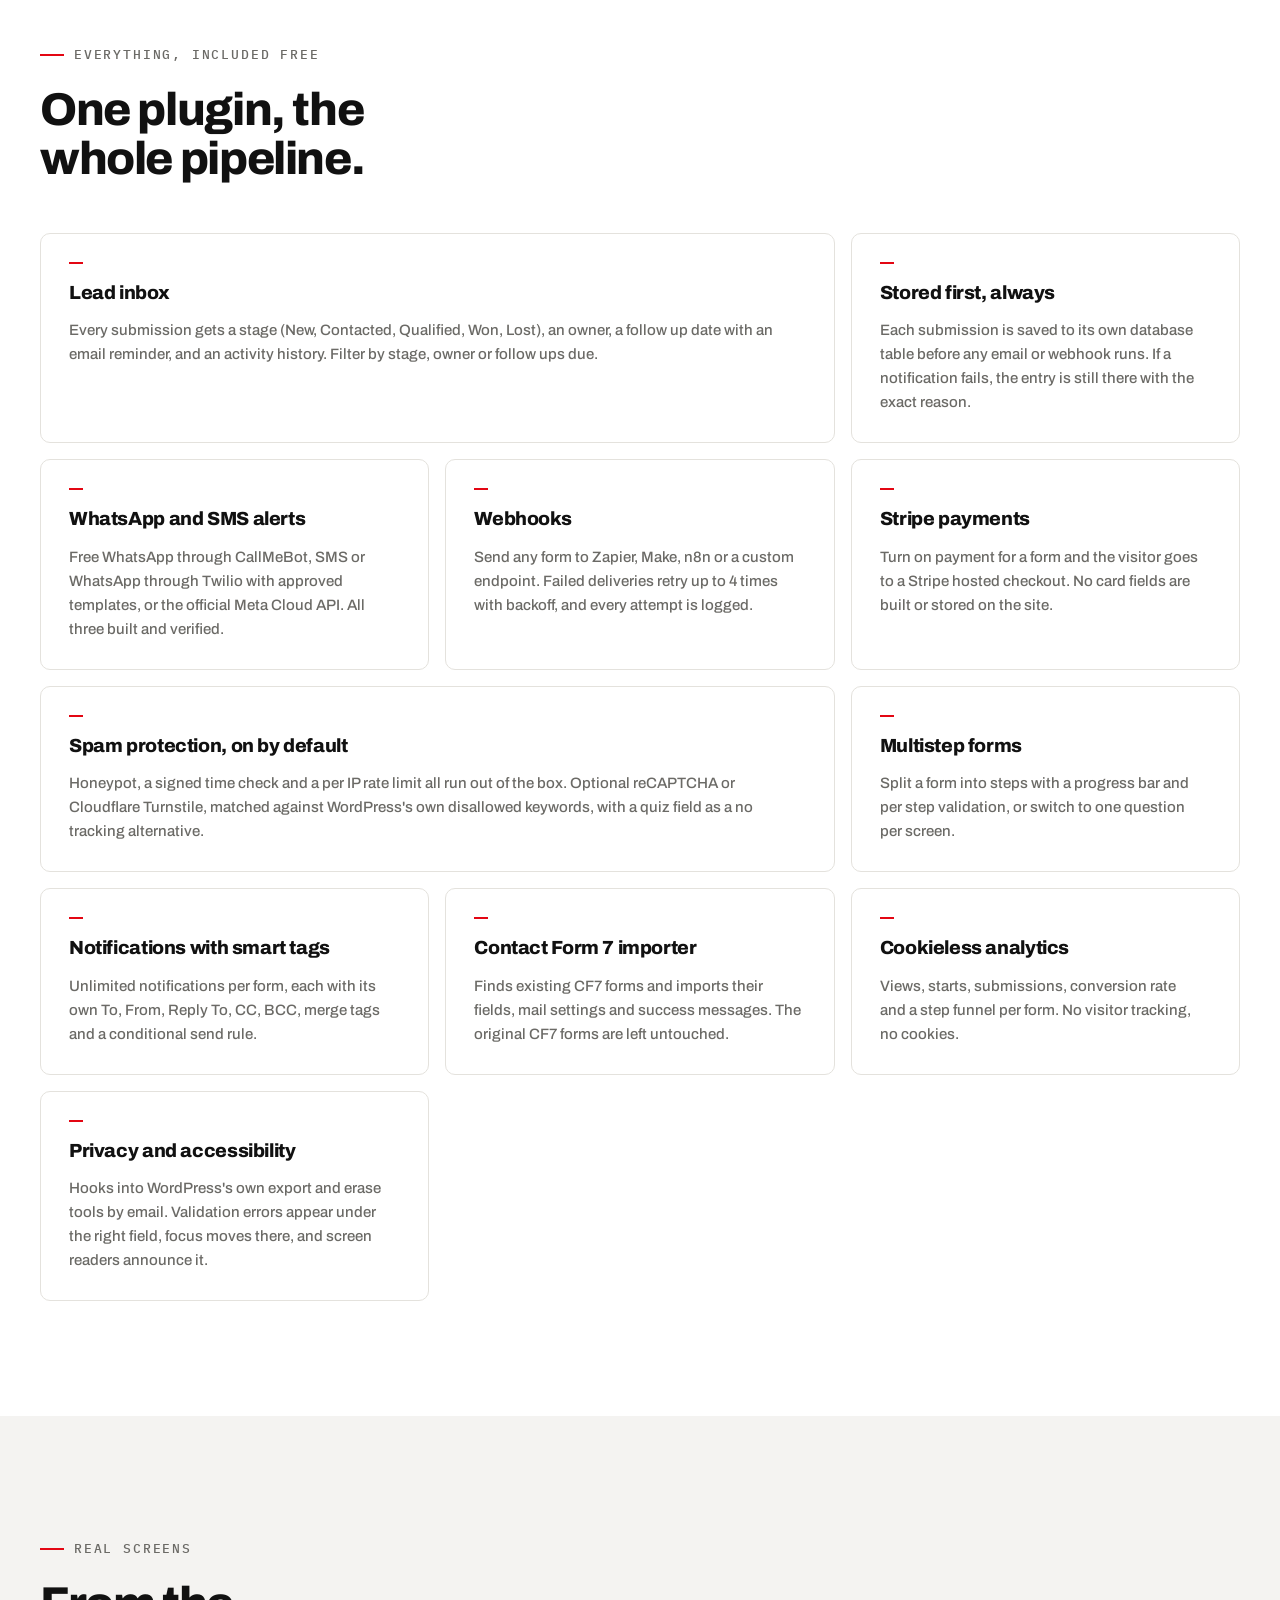
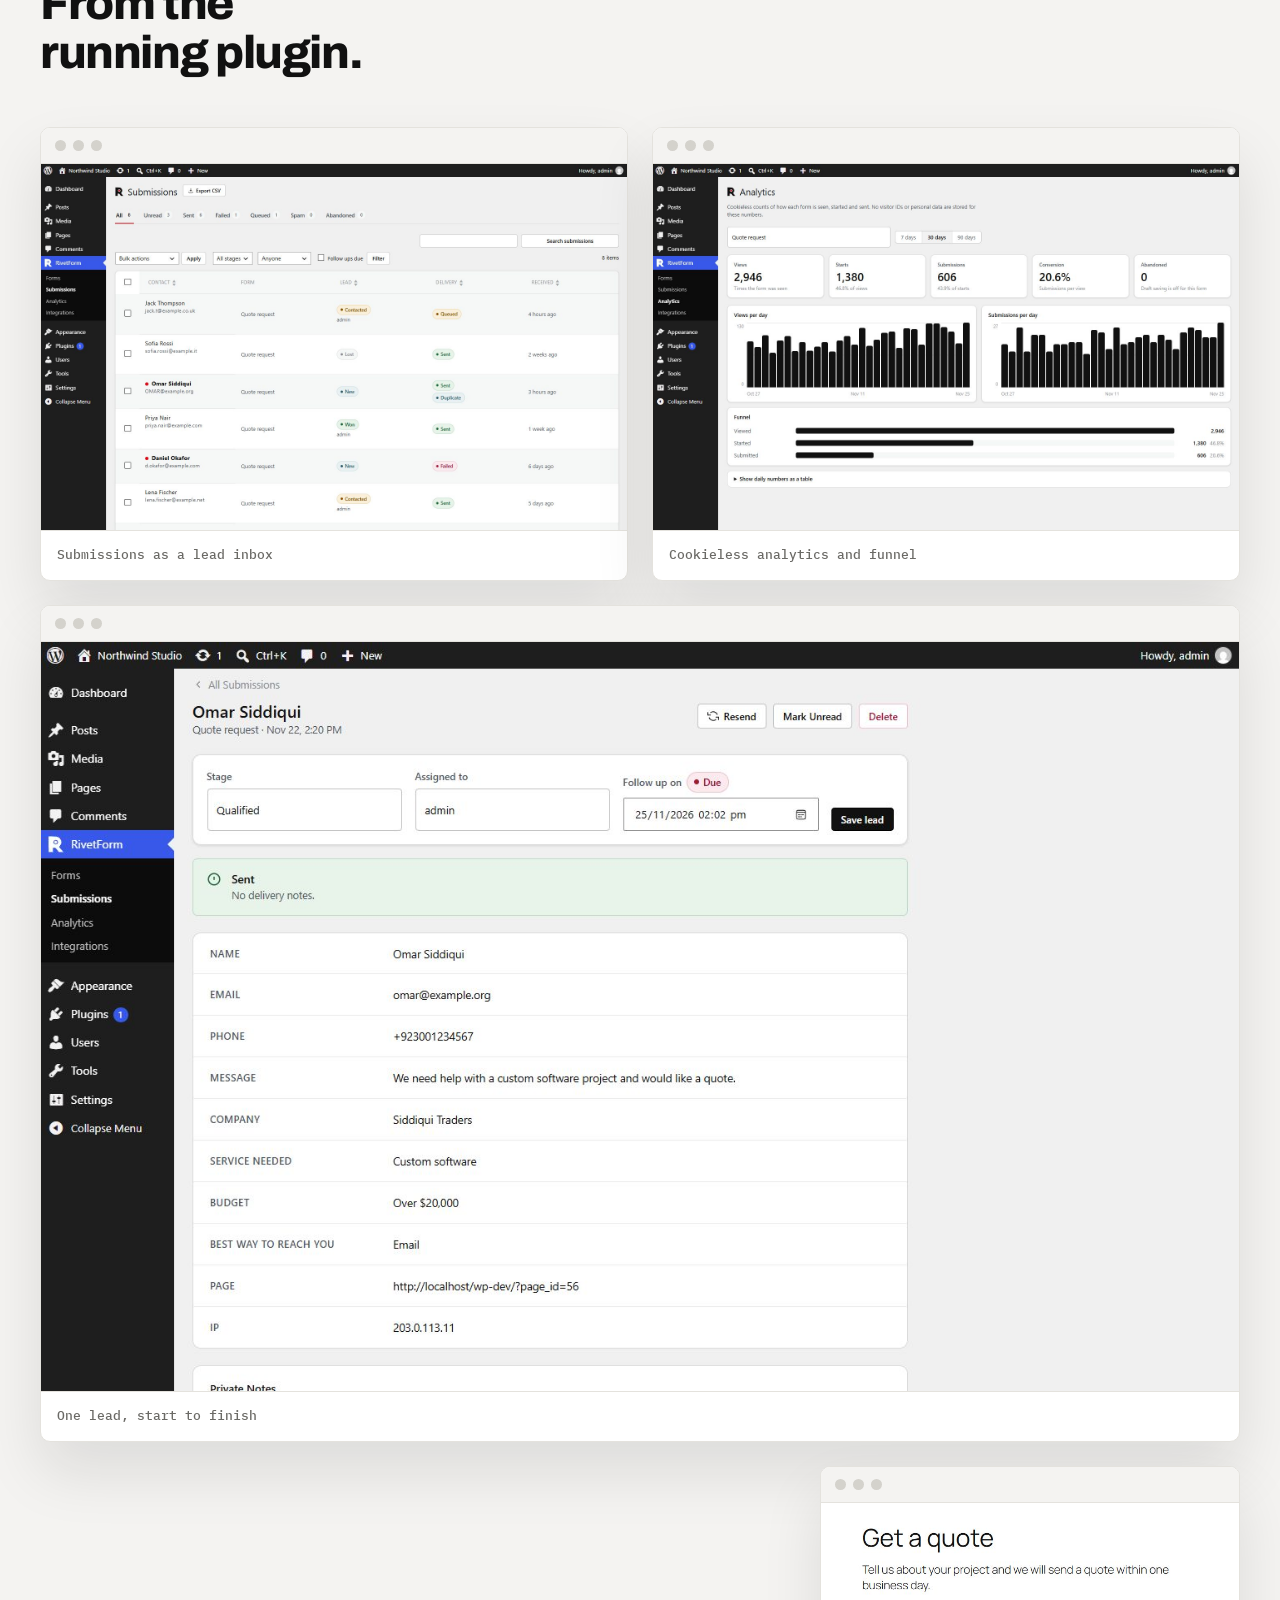
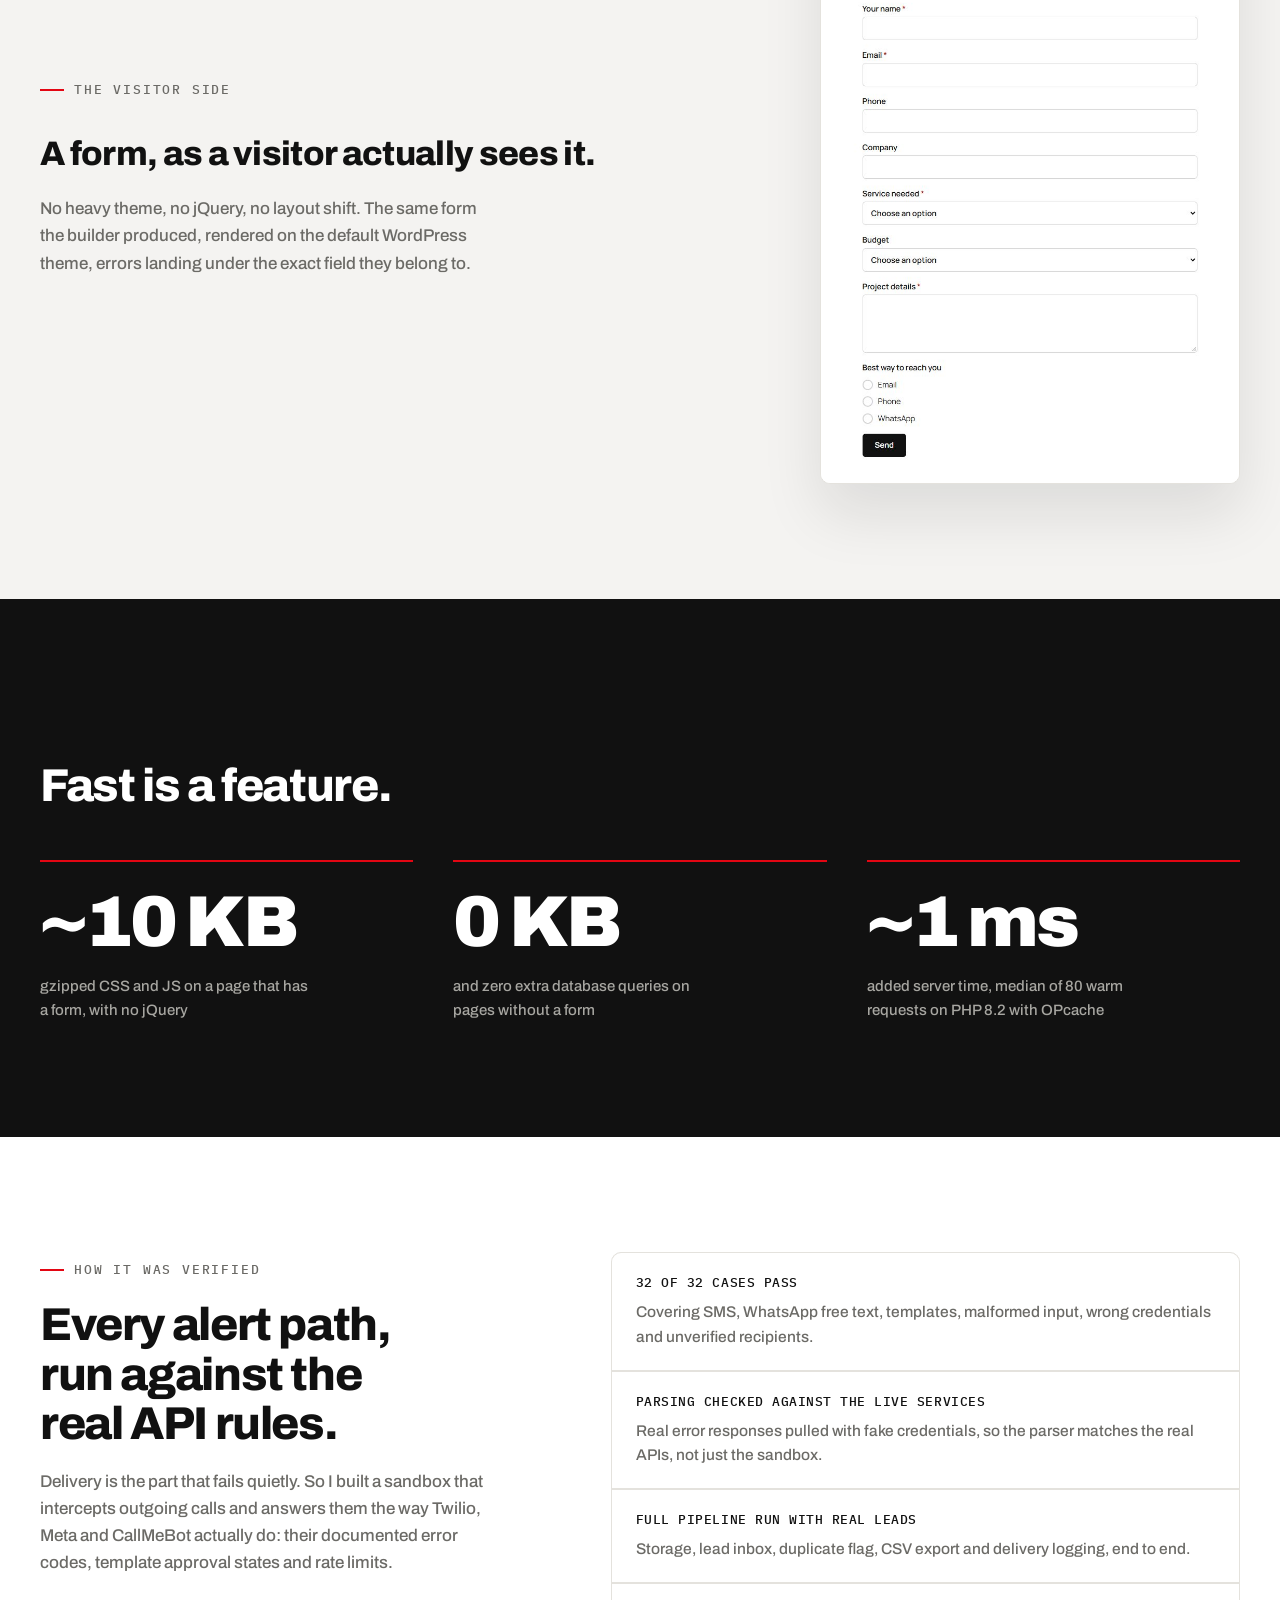
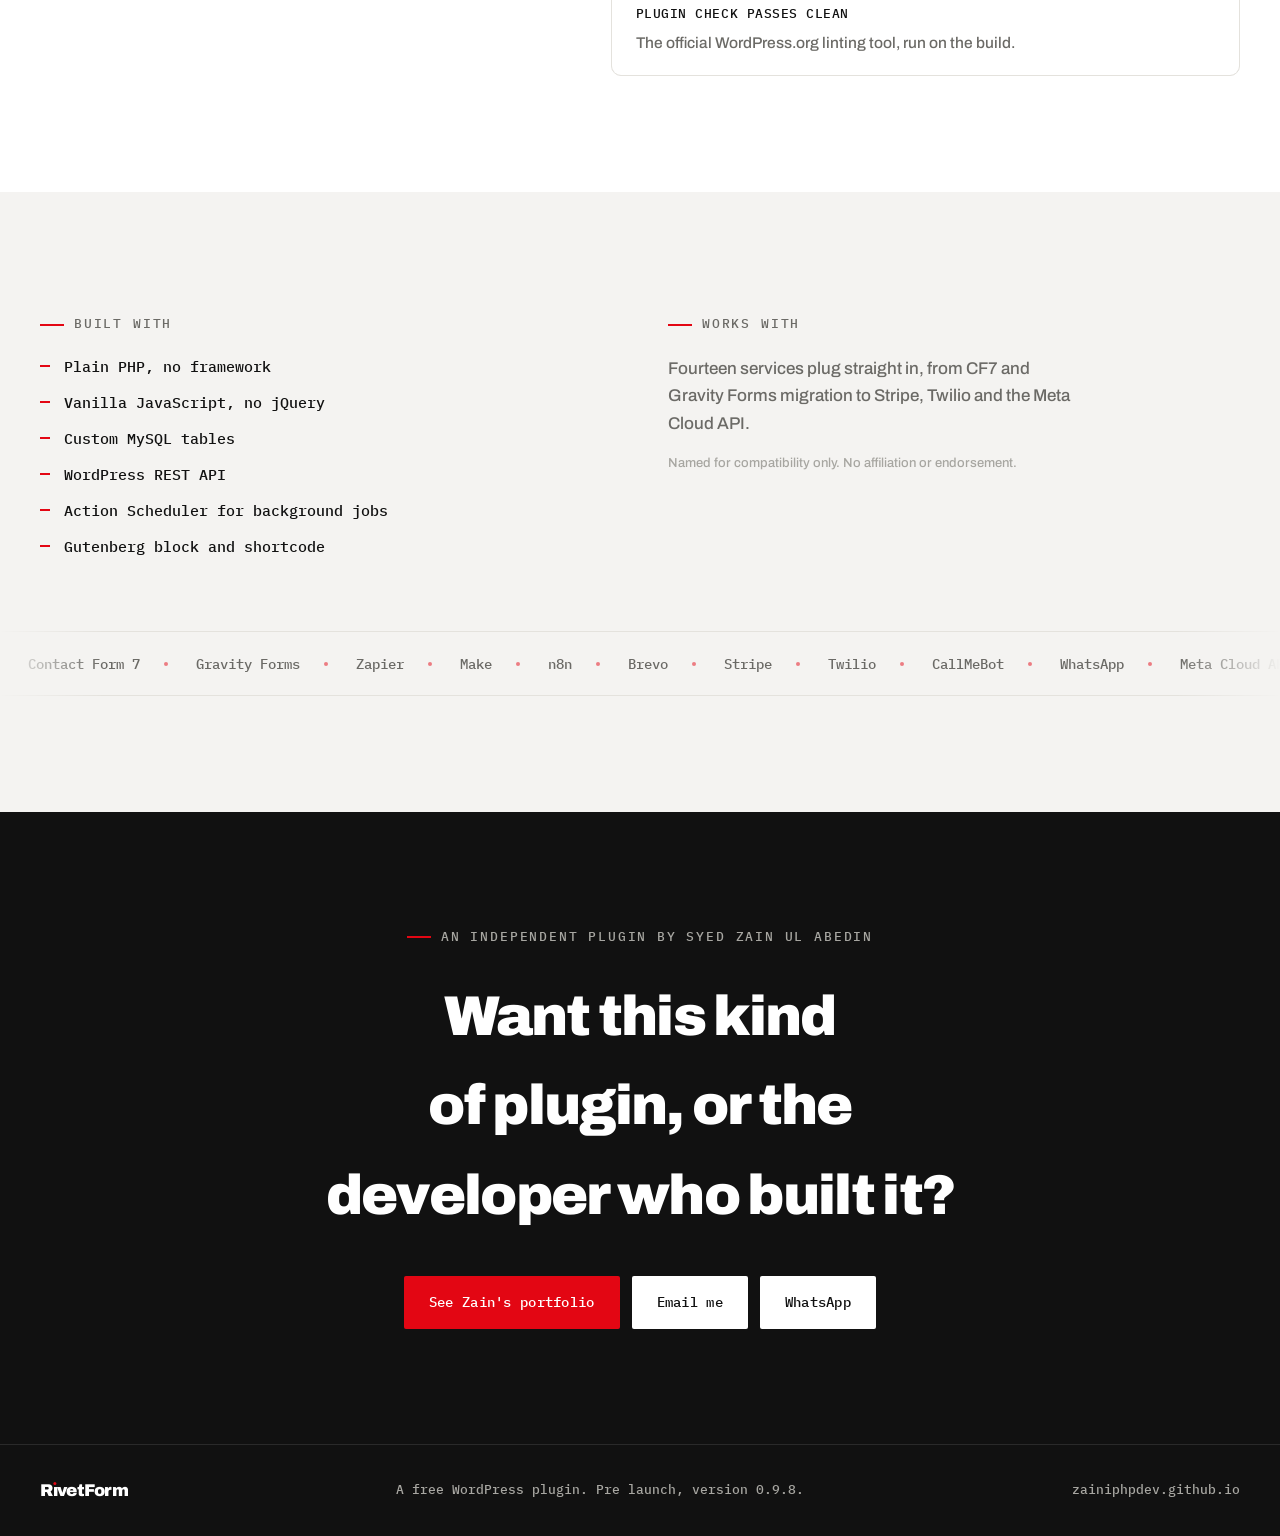
==== commit f545e741: "RivetForm page: rewrite trust copy, fix gallery alignment, add motion Remove AI-slop hero facts (ale" ====
--- a/rivetform/index.html
+++ b/rivetform/index.html
@@ -3,6 +3,7 @@
 <head>
   <meta charset="utf-8">
   <meta name="viewport" content="width=device-width, initial-scale=1">
+  <script>document.documentElement.className='fonts-loading';(function(){function r(){document.documentElement.className='fonts-ready';}if(document.fonts&&document.fonts.ready){document.fonts.ready.then(r);}setTimeout(r,1400);})();</script>
   <title>RivetForm, a free WordPress form plugin by Syed Zain Ul Abedin</title>
   <meta name="description" content="RivetForm is a free WordPress form builder built solo from scratch: a drag and drop builder, a lead inbox with duplicate detection, webhooks, WhatsApp alerts, Stripe payments and a measured 10 KB footprint.">
   <meta name="theme-color" content="#111111">
@@ -20,13 +21,14 @@
   <link rel="preconnect" href="https://fonts.googleapis.com">
   <link rel="preconnect" href="https://fonts.gstatic.com" crossorigin>
   <link href="https://fonts.googleapis.com/css2?family=Archivo:wght@500;600;700;800;900&family=IBM+Plex+Mono:wght@400;500;600&display=swap" rel="stylesheet">
-  <link rel="stylesheet" href="style.css?v=1">
+  <link rel="stylesheet" href="style.css?v=2">
   <script type="application/ld+json">
   {"@context":"https://schema.org","@type":"SoftwareApplication","name":"RivetForm","applicationCategory":"WordPress Plugin","operatingSystem":"WordPress","offers":{"@type":"Offer","price":"0","priceCurrency":"USD"},"creator":{"@type":"Person","name":"Syed Zain Ul Abedin","url":"https://zainiphpdev.github.io/"}}
   </script>
 </head>
 <body>
   <a class="skip" href="#main">Skip to content</a>
+  <div class="progress" aria-hidden="true"><span></span></div>
 
   <header class="nav">
     <a class="nav__brand" href="#top" aria-label="RivetForm">
@@ -53,10 +55,10 @@
           <a class="btn btn--ghost" href="#features">What it does</a>
         </div>
         <dl class="hero__facts reveal">
-          <div><dt>Field types</dt><dd>17</dd></div>
-          <div><dt>Page weight with a form</dt><dd>~10 KB</dd></div>
-          <div><dt>Automated alert tests passing</dt><dd>32 / 32</dd></div>
-          <div><dt>Built by</dt><dd>One developer</dd></div>
+          <div><dt>Field types</dt><dd><span class="count" data-count="17">0</span></dd></div>
+          <div><dt>Gzipped, with a form</dt><dd>~<span class="count" data-count="10">0</span> KB</dd></div>
+          <div><dt>On pages without a form</dt><dd><span class="count" data-count="0">0</span> KB</dd></div>
+          <div><dt>Added server time</dt><dd>~<span class="count" data-count="1">0</span> ms</dd></div>
         </dl>
       </div>
     </section>
@@ -169,15 +171,21 @@
             <img src="img/analytics.jpg" alt="Form analytics showing views, starts, submissions, conversion rate and a funnel" width="1440" height="900" loading="lazy">
             <figcaption>Cookieless analytics and funnel</figcaption>
           </figure>
-          <figure class="frame reveal">
+          <figure class="frame frame--span reveal">
             <div class="frame__bar" aria-hidden="true"><span></span><span></span><span></span></div>
             <img src="img/lead.jpg" alt="One lead's detail view with stage, owner, follow up date, delivery status and every answer" width="1440" height="900" loading="lazy">
             <figcaption>One lead, start to finish</figcaption>
           </figure>
+        </div>
+        <div class="showcase">
+          <div class="showcase__copy reveal">
+            <p class="label">The visitor side</p>
+            <h3>A form, as a visitor actually sees it.</h3>
+            <p>No heavy theme, no jQuery, no layout shift. The same form the builder produced, rendered on the default WordPress theme, errors landing under the exact field they belong to.</p>
+          </div>
           <figure class="frame frame--tall reveal">
             <div class="frame__bar" aria-hidden="true"><span></span><span></span><span></span></div>
             <img src="img/form.jpg" alt="A live RivetForm form on the default WordPress theme, as a visitor sees it" width="805" height="1117" loading="lazy">
-            <figcaption>A form, as a visitor sees it</figcaption>
           </figure>
         </div>
       </div>
@@ -189,9 +197,9 @@
         <p class="label label--light reveal">Measured, not estimated</p>
         <h2 class="h2 h2--light reveal">Fast is a feature.</h2>
         <div class="perf__grid">
-          <div class="perf__stat reveal"><span class="perf__num">~10 KB</span><span class="perf__cap">gzipped CSS and JS on a page that has a form, with no jQuery</span></div>
-          <div class="perf__stat reveal"><span class="perf__num">0 KB</span><span class="perf__cap">and zero extra database queries on pages without a form</span></div>
-          <div class="perf__stat reveal"><span class="perf__num">~1 ms</span><span class="perf__cap">added server time, median of 80 warm requests on PHP 8.2 with OPcache</span></div>
+          <div class="perf__stat reveal"><span class="perf__num">~<span class="count" data-count="10">0</span> KB</span><span class="perf__cap">gzipped CSS and JS on a page that has a form, with no jQuery</span></div>
+          <div class="perf__stat reveal"><span class="perf__num"><span class="count" data-count="0">0</span> KB</span><span class="perf__cap">and zero extra database queries on pages without a form</span></div>
+          <div class="perf__stat reveal"><span class="perf__num">~<span class="count" data-count="1">0</span> ms</span><span class="perf__cap">added server time, median of 80 warm requests on PHP 8.2 with OPcache</span></div>
         </div>
       </div>
     </section>
@@ -201,14 +209,14 @@
       <div class="wrap rigor__wrap">
         <div>
           <p class="label reveal">How it was verified</p>
-          <h2 class="h2 reveal">Tested like it ships to thousands.</h2>
-          <p class="rigor__sub reveal">Delivery is the part that fails quietly, so I built a sandbox that intercepts outgoing calls and simulates Twilio, Meta and CallMeBot against their real documented rules: error codes, template approval states and rate limits.</p>
+          <h2 class="h2 reveal">Every alert path, run against the real API rules.</h2>
+          <p class="rigor__sub reveal">Delivery is the part that fails quietly. So I built a sandbox that intercepts outgoing calls and answers them the way Twilio, Meta and CallMeBot actually do: their documented error codes, template approval states and rate limits.</p>
         </div>
         <ul class="checks reveal">
-          <li><span>32 of 32</span> automated cases pass, covering SMS, WhatsApp free text, templates, malformed input, wrong credentials and unverified recipients</li>
-          <li><span>Real errors</span> checked against the live services with fake credentials, so parsing matches reality, not just the sandbox</li>
-          <li><span>Full pipeline</span> run with real test leads: storage, lead inbox, duplicate flag, CSV export and delivery logging</li>
-          <li><span>Plugin Check</span>, the official WordPress.org linting tool, passes clean</li>
+          <li><span>32 of 32 cases pass</span> Covering SMS, WhatsApp free text, templates, malformed input, wrong credentials and unverified recipients.</li>
+          <li><span>Parsing checked against the live services</span> Real error responses pulled with fake credentials, so the parser matches the real APIs, not just the sandbox.</li>
+          <li><span>Full pipeline run with real leads</span> Storage, lead inbox, duplicate flag, CSV export and delivery logging, end to end.</li>
+          <li><span>Plugin Check passes clean</span> The official WordPress.org linting tool, run on the build.</li>
         </ul>
       </div>
     </section>
@@ -229,10 +237,14 @@
         </div>
         <div class="stack__col reveal">
           <p class="label">Works with</p>
-          <ul class="tags">
-            <li>Contact Form 7</li><li>Gravity Forms</li><li>Zapier</li><li>Make</li><li>n8n</li><li>Brevo</li><li>Stripe</li><li>Twilio</li><li>CallMeBot</li><li>WhatsApp</li><li>Meta Cloud API</li><li>reCAPTCHA</li><li>Turnstile</li><li>Google Places</li>
-          </ul>
+          <p class="stack__intro">Fourteen services plug straight in, from CF7 and Gravity Forms migration to Stripe, Twilio and the Meta Cloud API.</p>
           <p class="stack__note">Named for compatibility only. No affiliation or endorsement.</p>
+        </div>
+      </div>
+      <div class="marquee reveal" aria-hidden="true">
+        <div class="marquee__row">
+          <span>Contact Form 7</span><span>Gravity Forms</span><span>Zapier</span><span>Make</span><span>n8n</span><span>Brevo</span><span>Stripe</span><span>Twilio</span><span>CallMeBot</span><span>WhatsApp</span><span>Meta Cloud API</span><span>reCAPTCHA</span><span>Turnstile</span><span>Google Places</span>
+          <span>Contact Form 7</span><span>Gravity Forms</span><span>Zapier</span><span>Make</span><span>n8n</span><span>Brevo</span><span>Stripe</span><span>Twilio</span><span>CallMeBot</span><span>WhatsApp</span><span>Meta Cloud API</span><span>reCAPTCHA</span><span>Turnstile</span><span>Google Places</span>
         </div>
       </div>
     </section>
@@ -240,7 +252,7 @@
     <!-- CTA -->
     <section class="section cta" id="contact">
       <div class="wrap cta__wrap">
-        <p class="label label--light reveal">Built solo by Syed Zain Ul Abedin</p>
+        <p class="label label--light reveal">An independent plugin by Syed Zain Ul Abedin</p>
         <h2 class="cta__title reveal">Want this kind of plugin, or the developer who built it?</h2>
         <div class="cta__btns reveal">
           <a class="btn btn--red" href="https://zainiphpdev.github.io/">See Zain's portfolio</a>
@@ -261,10 +273,52 @@
 
   <script>
     (function () {
+      var reduce = window.matchMedia('(prefers-reduced-motion: reduce)').matches;
+
+      // Staggered reveal on scroll, counting up any numbers inside
+      function countUp(el) {
+        var target = parseFloat(el.getAttribute('data-count'));
+        if (reduce || !target) { el.textContent = target || 0; return; }
+        var start = performance.now(), dur = 900;
+        function step(now) {
+          var p = Math.min((now - start) / dur, 1);
+          var eased = 1 - Math.pow(1 - p, 3);
+          el.textContent = Math.round(target * eased);
+          if (p < 1) requestAnimationFrame(step);
+        }
+        requestAnimationFrame(step);
+      }
       var io = new IntersectionObserver(function (es) {
-        es.forEach(function (e) { if (e.isIntersecting) { e.target.classList.add('in'); io.unobserve(e.target); } });
+        es.forEach(function (e) {
+          if (!e.isIntersecting) return;
+          e.target.classList.add('in');
+          e.target.querySelectorAll('.count').forEach(countUp);
+          io.unobserve(e.target);
+        });
       }, { rootMargin: '0px 0px -8% 0px', threshold: 0.12 });
+
+      // stagger siblings in the same grid
+      var groups = document.querySelectorAll('.lead__grid, .bento, .perf__grid, .gallery__grid, .checks');
+      groups.forEach(function (g) {
+        Array.prototype.forEach.call(g.children, function (c, i) {
+          if (c.classList.contains('reveal')) c.style.transitionDelay = Math.min(i * 70, 420) + 'ms';
+        });
+      });
       document.querySelectorAll('.reveal').forEach(function (el) { io.observe(el); });
+
+      // Scroll progress bar
+      var bar = document.querySelector('.progress span');
+      if (bar) {
+        var tick = false;
+        function update() {
+          var h = document.documentElement;
+          var max = h.scrollHeight - h.clientHeight;
+          bar.style.transform = 'scaleX(' + (max > 0 ? h.scrollTop / max : 0) + ')';
+          tick = false;
+        }
+        addEventListener('scroll', function () { if (!tick) { tick = true; requestAnimationFrame(update); } }, { passive: true });
+        update();
+      }
     })();
   </script>
 </body>
--- a/rivetform/style.css
+++ b/rivetform/style.css
@@ -13,6 +13,9 @@
   --ease: cubic-bezier(0.22, 1, 0.36, 1);
 }
 *, *::before, *::after { box-sizing: border-box; }
+html.fonts-loading body { opacity: 0; }
+html.fonts-ready body { opacity: 1; transition: opacity .4s var(--ease); }
+@media (prefers-reduced-motion: reduce) { html.fonts-loading body { opacity: 1; } }
 body {
   margin: 0; background: var(--white); color: var(--ink);
   font-family: var(--font); font-weight: 500; font-size: 17px; line-height: 1.6;
@@ -160,12 +163,34 @@
 .foot__back { font-family: var(--mono); font-size: 13px; color: var(--grey-light); }
 .foot__back:hover { color: var(--red); }
 
+/* Scroll progress */
+.progress { position: fixed; top: 0; left: 0; right: 0; height: 3px; z-index: 60; pointer-events: none; background: transparent; }
+.progress span { display: block; height: 100%; background: var(--red); transform: scaleX(0); transform-origin: 0 50%; }
+
+/* Gallery full-width shot + visitor showcase */
+.frame--span { grid-column: 1 / -1; }
+.showcase { display: grid; grid-template-columns: 1fr 420px; gap: 56px; align-items: center; margin-top: 24px; }
+.showcase__copy h3 { font-size: clamp(24px, 3vw, 34px); font-weight: 800; letter-spacing: -0.02em; margin: 6px 0 14px; }
+.showcase__copy p { color: var(--grey); max-width: 46ch; }
+.showcase .frame--tall { margin-top: 0; }
+
+/* Integration marquee */
+.stack__intro { color: var(--grey); max-width: 42ch; margin-bottom: 14px; }
+.marquee { margin-top: clamp(40px, 6vw, 72px); overflow: hidden; border-top: 1px solid var(--line); border-bottom: 1px solid var(--line); padding: 18px 0; -webkit-mask-image: linear-gradient(90deg, transparent, #000 8%, #000 92%, transparent); mask-image: linear-gradient(90deg, transparent, #000 8%, #000 92%, transparent); }
+.marquee__row { display: inline-flex; white-space: nowrap; animation: marquee 40s linear infinite; }
+.marquee__row span { font-family: var(--mono); font-size: 14px; color: var(--grey); padding: 0 28px; position: relative; }
+.marquee__row span::after { content: ""; position: absolute; right: 0; top: 50%; width: 4px; height: 4px; border-radius: 50%; background: var(--red); opacity: 0.5; transform: translateY(-50%); }
+@keyframes marquee { to { transform: translateX(-50%); } }
+@media (prefers-reduced-motion: reduce) { .marquee__row { animation: none; } }
+
 /* Responsive */
 @media (max-width: 900px) {
   .lead__grid, .bento, .perf__grid { grid-template-columns: 1fr; }
   .cell--wide { grid-column: span 1; }
   .gallery__grid { grid-template-columns: 1fr; }
   .rigor__wrap, .stack__wrap { grid-template-columns: 1fr; gap: 32px; }
+  .showcase { grid-template-columns: 1fr; gap: 28px; }
+  .showcase .frame--tall { max-width: 100%; }
   .hero__facts { grid-template-columns: 1fr 1fr; gap: 20px; }
   .frame--tall { max-width: 100%; }
 }
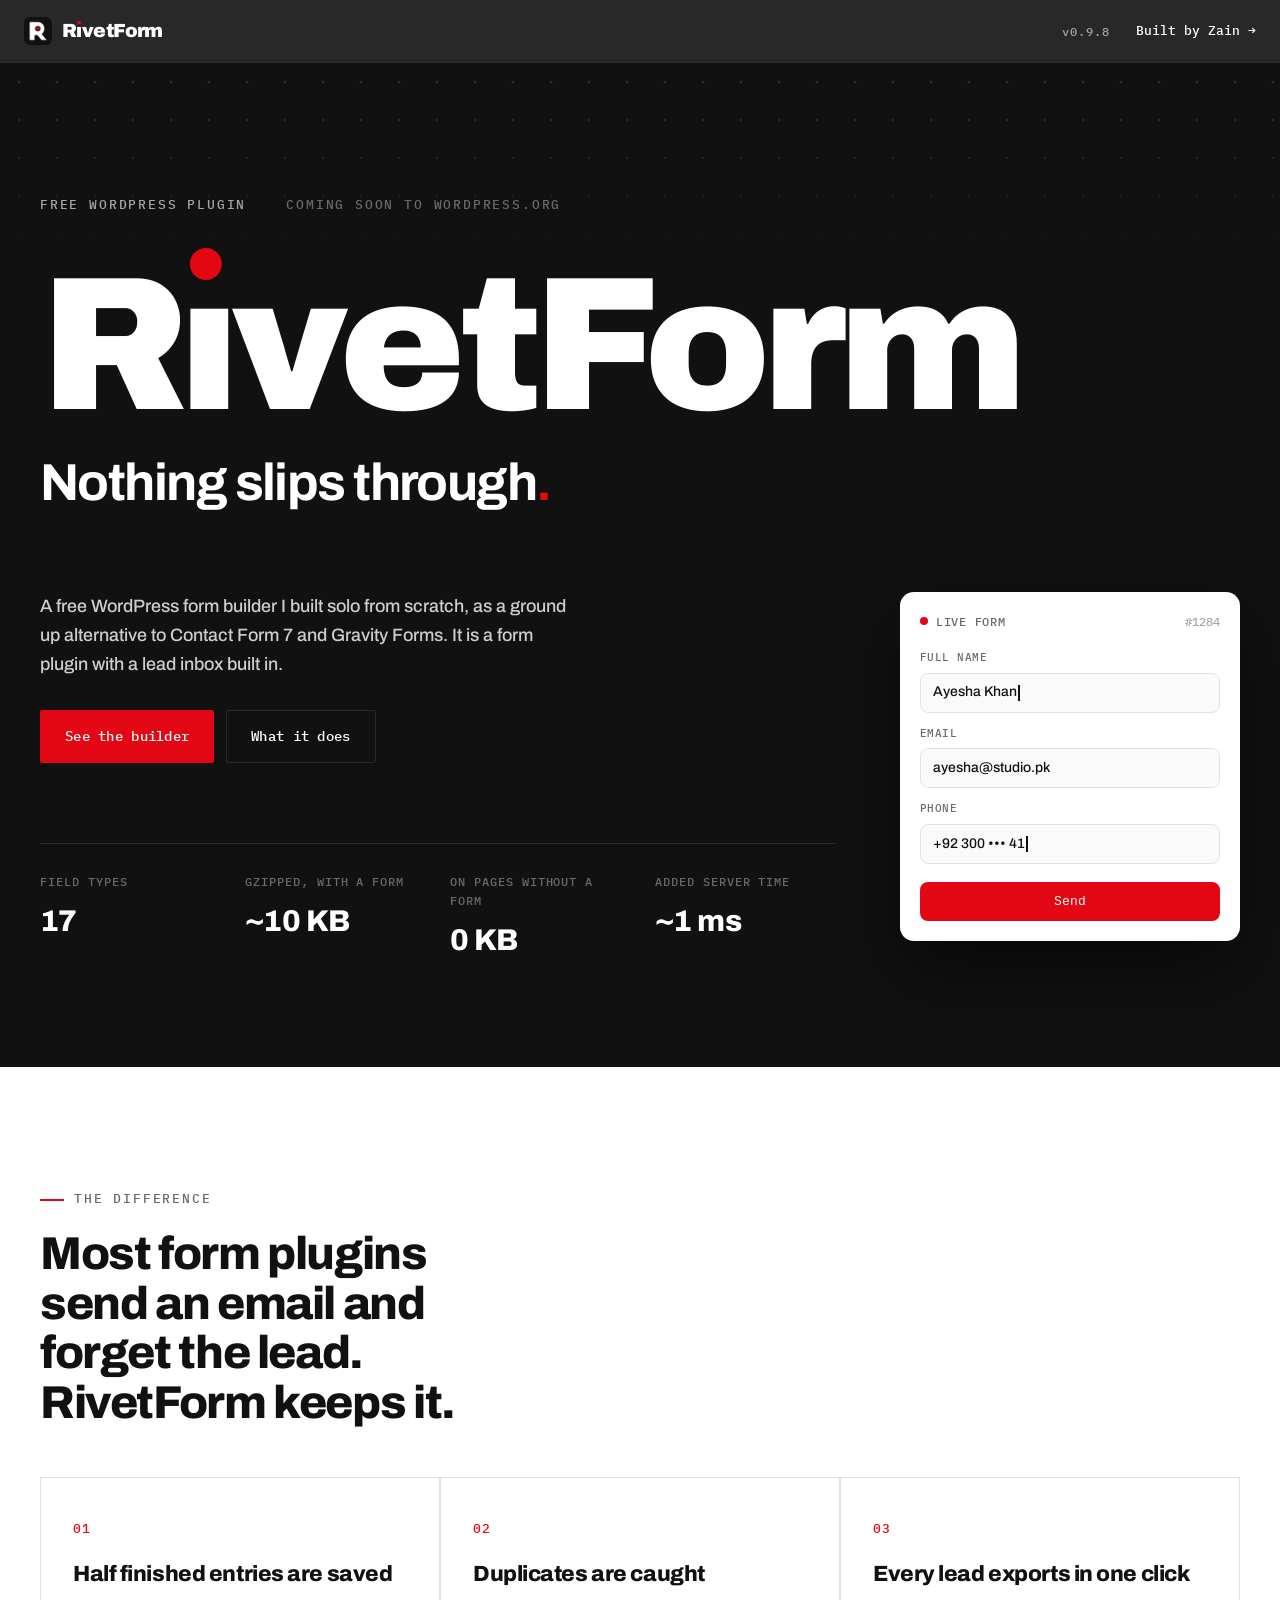
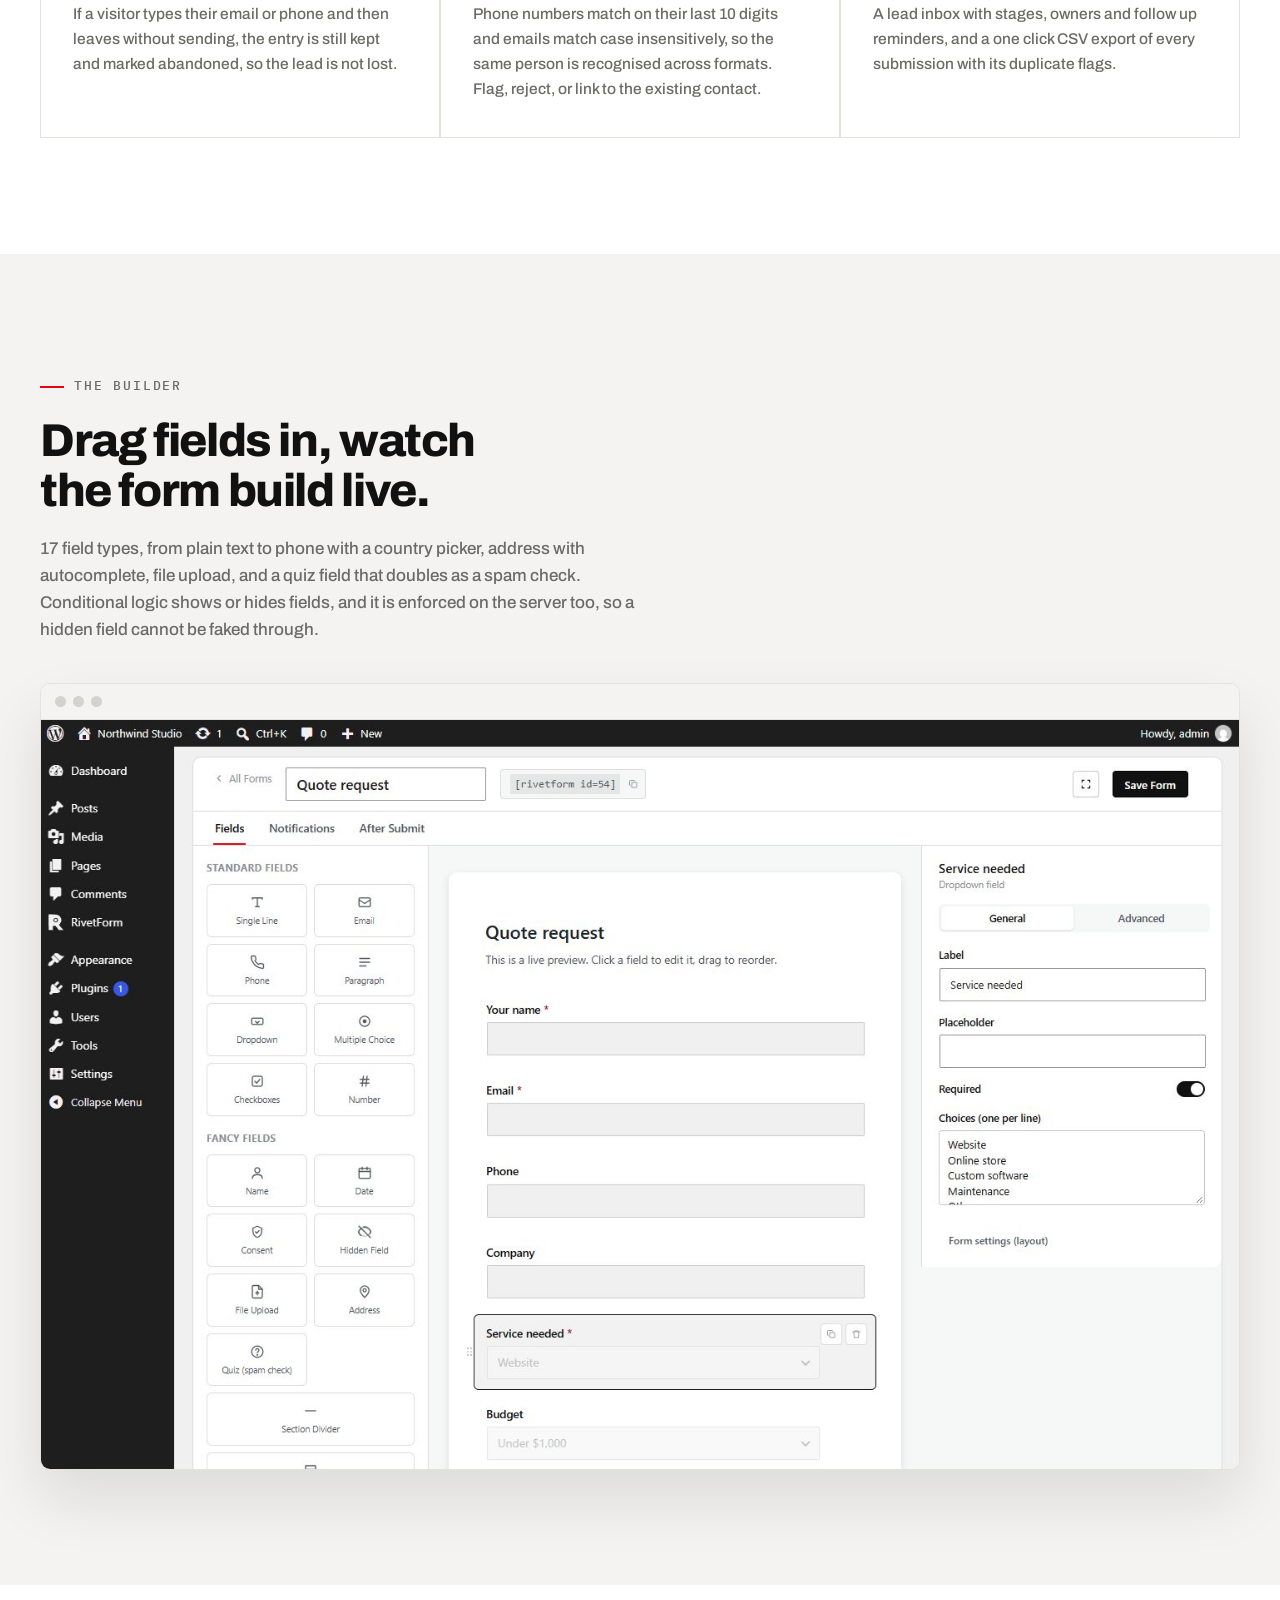
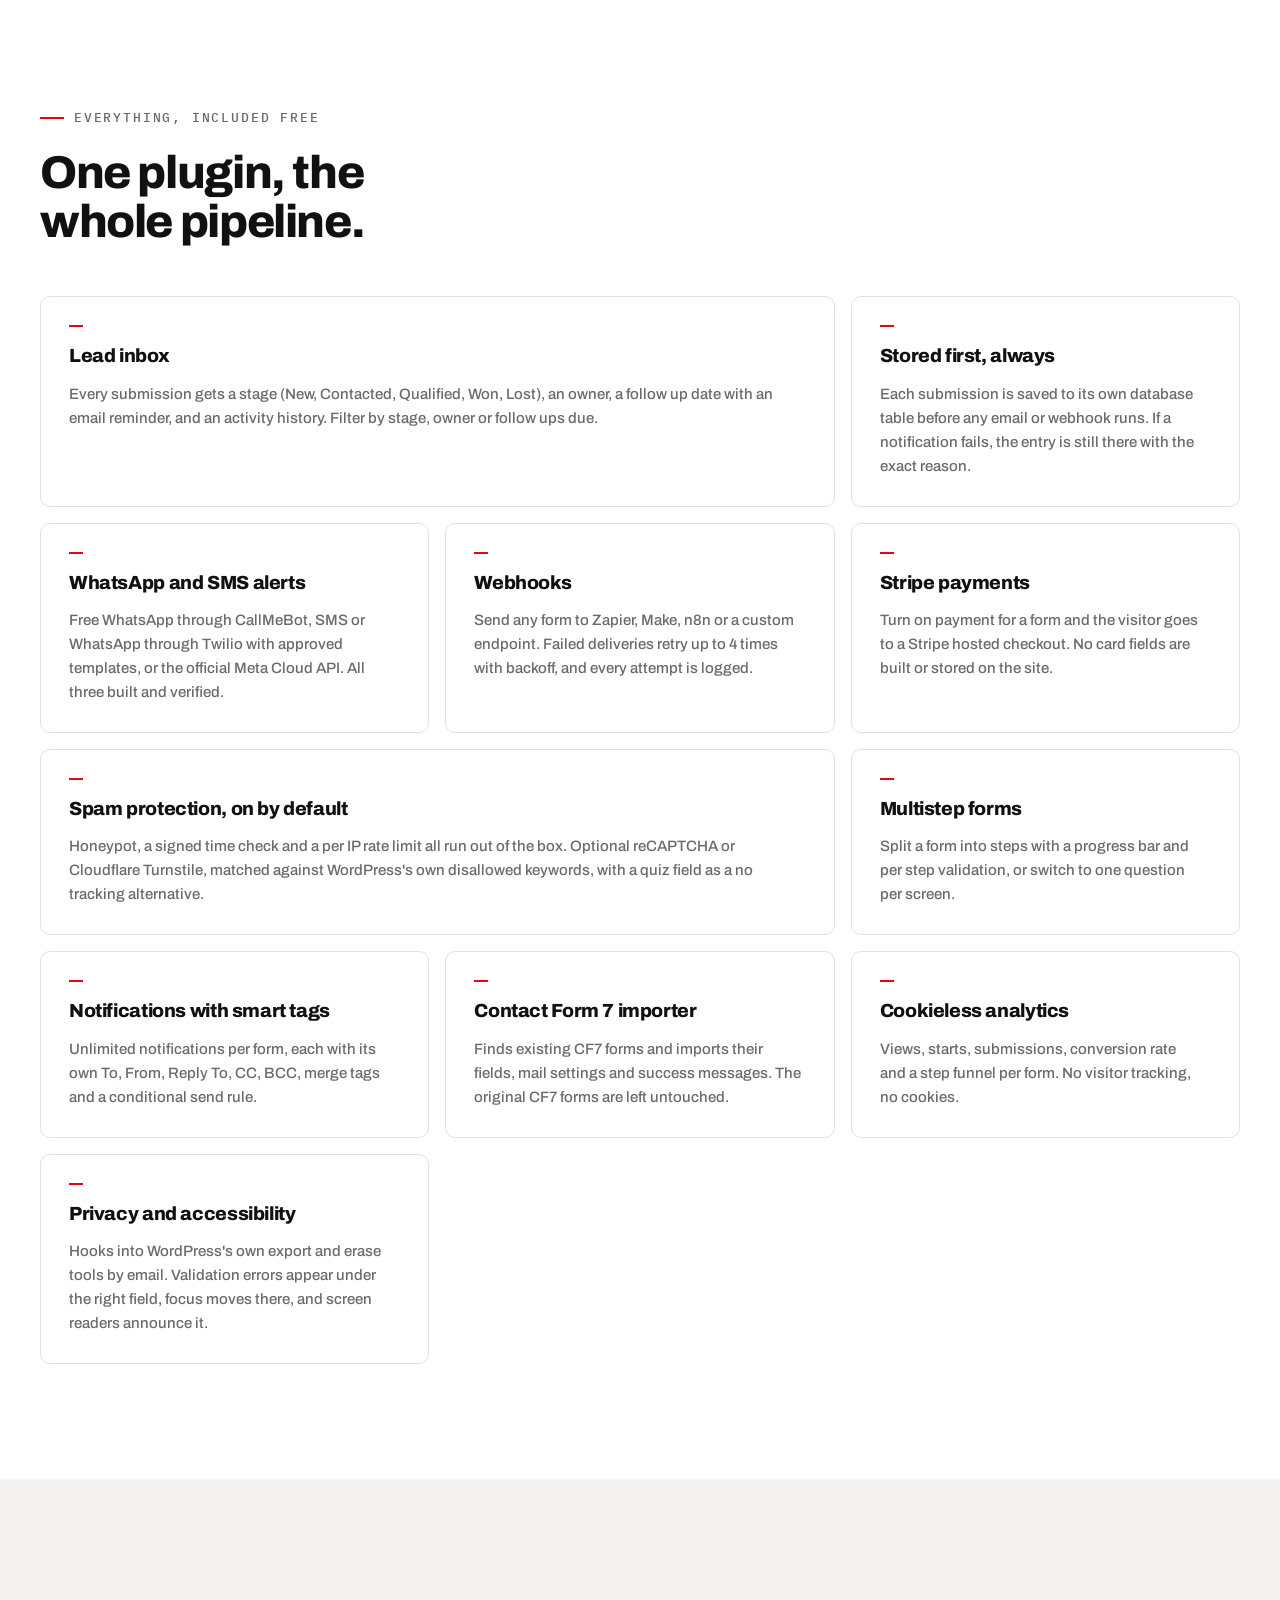
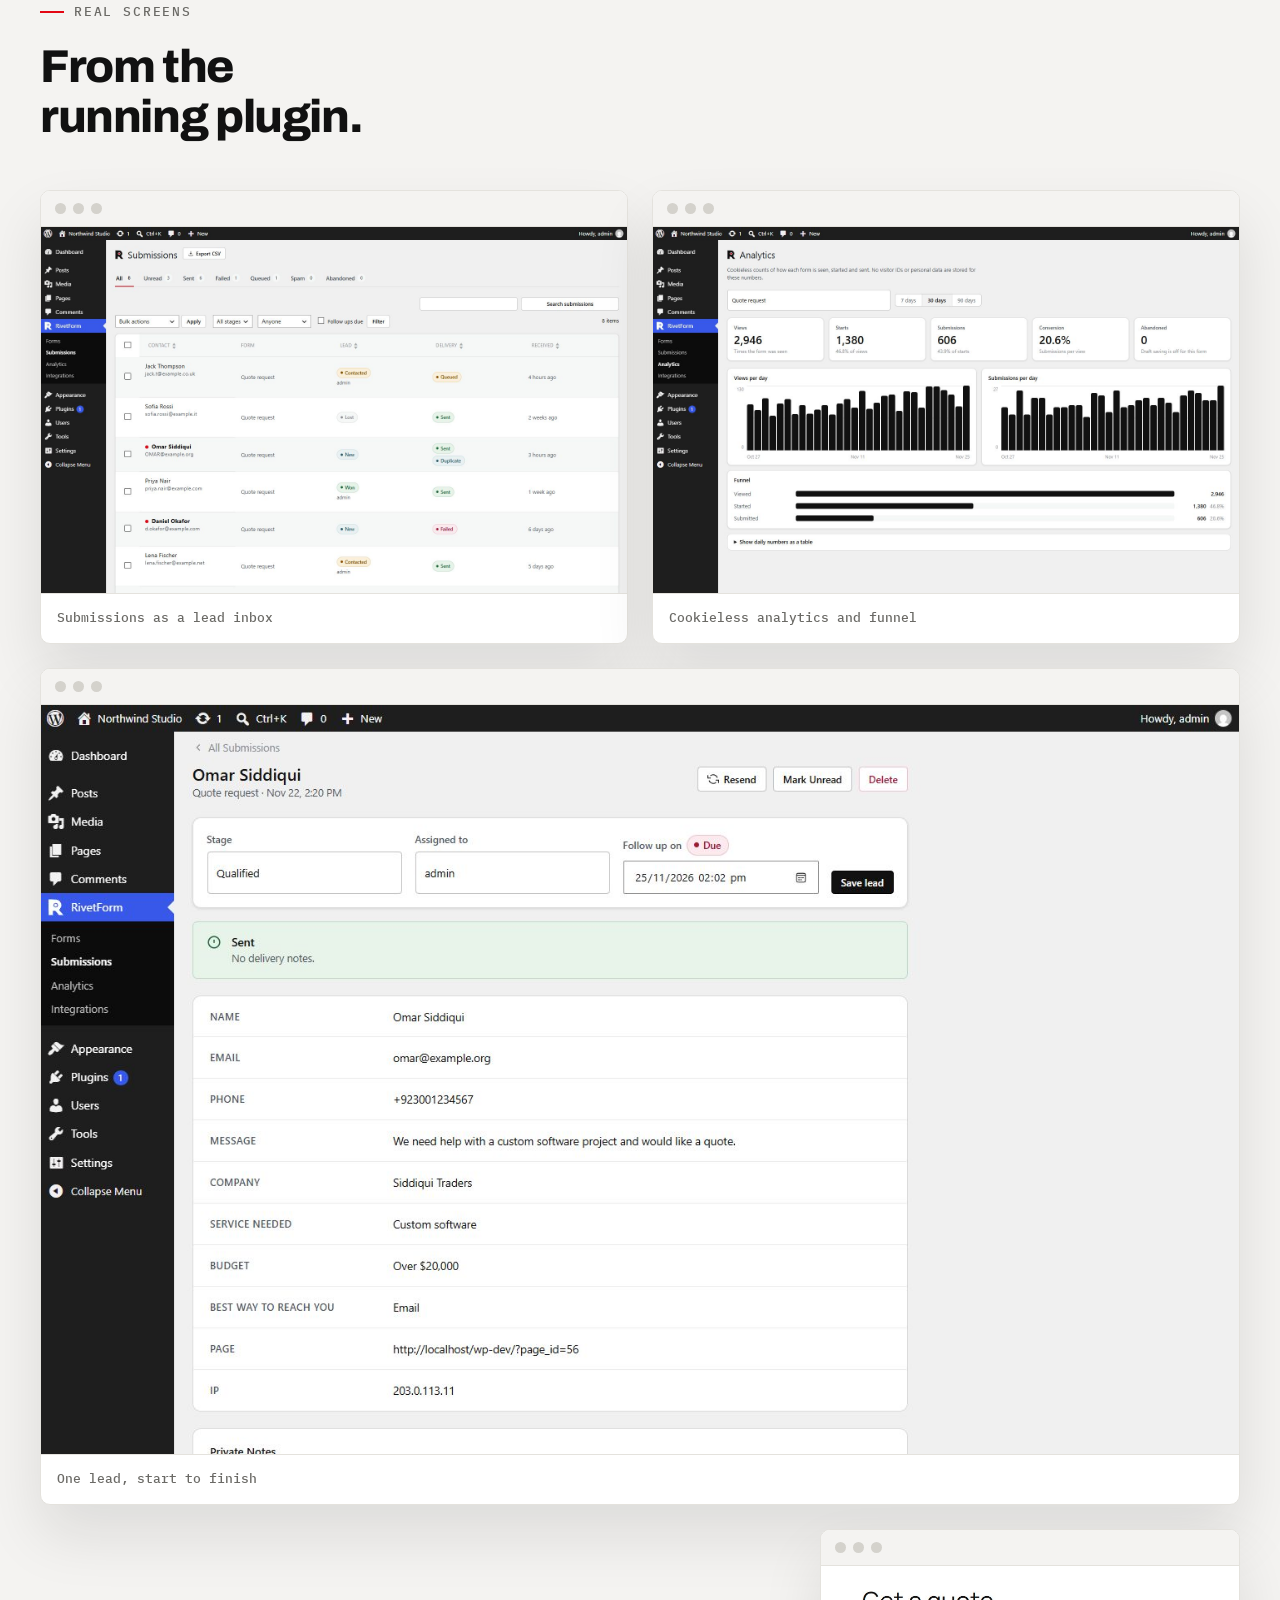
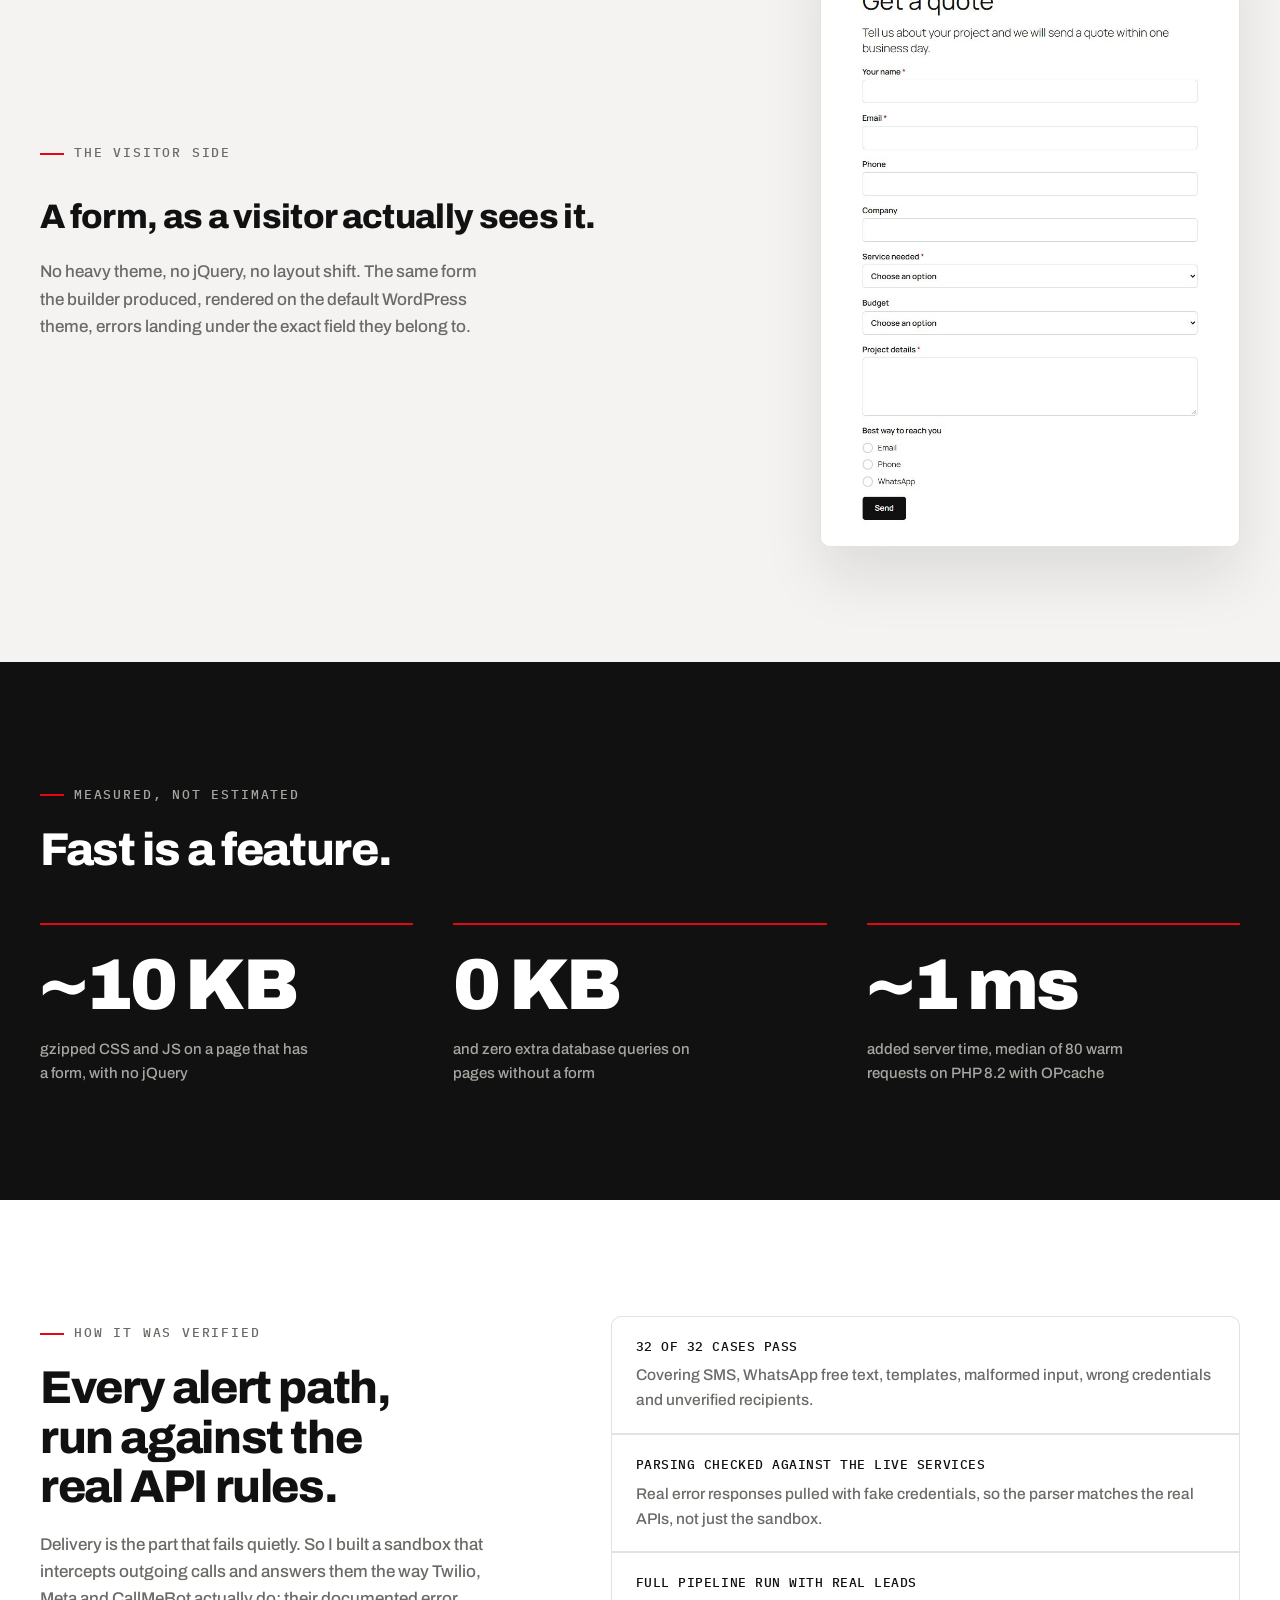
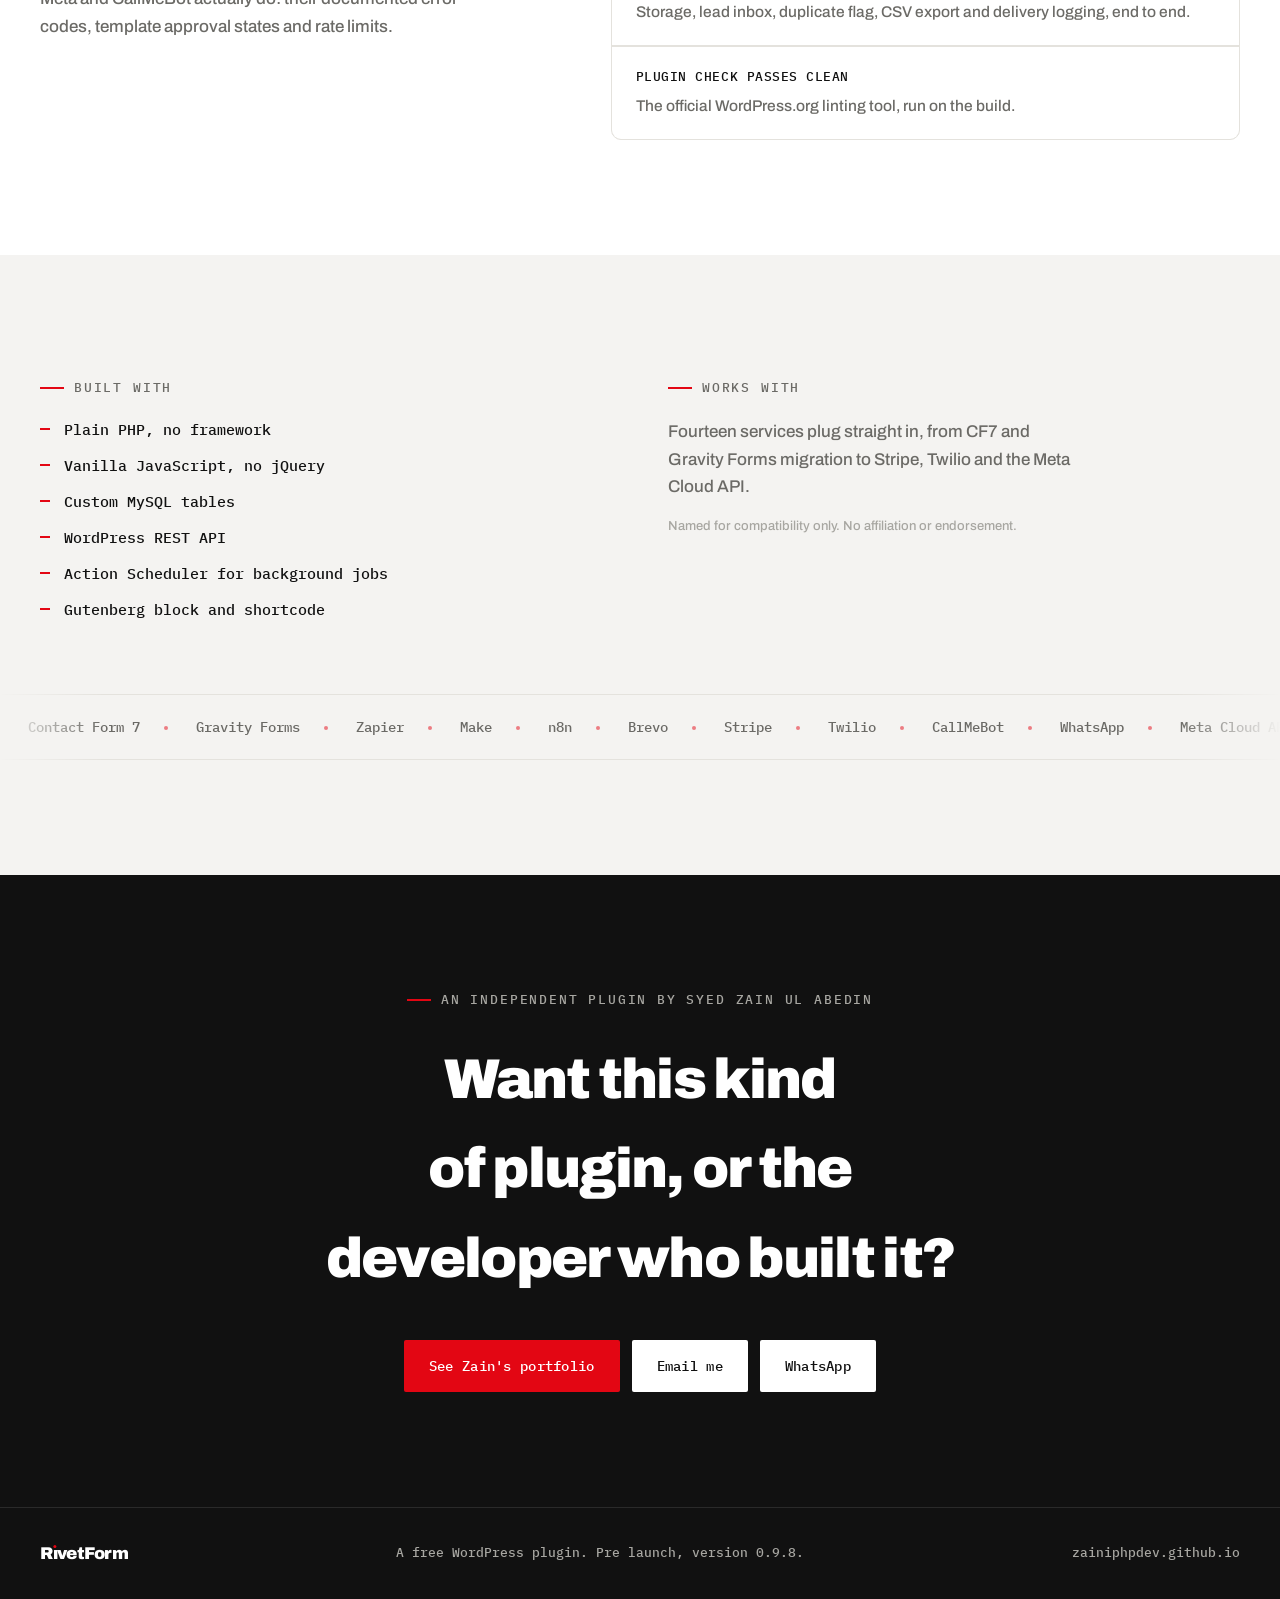
==== commit e89197e8: "RivetForm hero: add always-on lead-packet stream and self-filling form card Top dot band now carries" ====
--- a/rivetform/index.html
+++ b/rivetform/index.html
@@ -21,7 +21,7 @@
   <link rel="preconnect" href="https://fonts.googleapis.com">
   <link rel="preconnect" href="https://fonts.gstatic.com" crossorigin>
   <link href="https://fonts.googleapis.com/css2?family=Archivo:wght@500;600;700;800;900&family=IBM+Plex+Mono:wght@400;500;600&display=swap" rel="stylesheet">
-  <link rel="stylesheet" href="style.css?v=2">
+  <link rel="stylesheet" href="style.css?v=3">
   <script type="application/ld+json">
   {"@context":"https://schema.org","@type":"SoftwareApplication","name":"RivetForm","applicationCategory":"WordPress Plugin","operatingSystem":"WordPress","offers":{"@type":"Offer","price":"0","priceCurrency":"USD"},"creator":{"@type":"Person","name":"Syed Zain Ul Abedin","url":"https://zainiphpdev.github.io/"}}
   </script>
@@ -45,21 +45,56 @@
     <!-- HERO -->
     <section class="hero" id="top">
       <div class="hero__dots" aria-hidden="true"></div>
+      <div class="hero__stream" aria-hidden="true">
+        <i style="top:28px;animation-duration:7.5s;animation-delay:-1s"></i>
+        <i style="top:66px;animation-duration:9.5s;animation-delay:-4s"></i>
+        <i style="top:104px;animation-duration:6.5s;animation-delay:-2.5s"></i>
+        <i style="top:150px;animation-duration:11s;animation-delay:-0.5s"></i>
+        <i style="top:188px;animation-duration:8.5s;animation-delay:-6s"></i>
+      </div>
       <div class="wrap">
         <p class="eyebrow reveal"><span>Free WordPress plugin</span><span class="eyebrow__r">Coming soon to WordPress.org</span></p>
         <h1 class="hero__mark reveal">R<span class="mark__i mark__i--xl">ı</span>vetForm</h1>
         <p class="hero__tag reveal">Nothing slips through<span class="red">.</span></p>
-        <p class="hero__sub reveal">A free WordPress form builder I built solo from scratch, as a ground up alternative to Contact Form 7 and Gravity Forms. It is a form plugin with a lead inbox built in.</p>
-        <div class="hero__cta reveal">
-          <a class="btn btn--red" href="#builder">See the builder</a>
-          <a class="btn btn--ghost" href="#features">What it does</a>
-        </div>
-        <dl class="hero__facts reveal">
-          <div><dt>Field types</dt><dd><span class="count" data-count="17">0</span></dd></div>
-          <div><dt>Gzipped, with a form</dt><dd>~<span class="count" data-count="10">0</span> KB</dd></div>
-          <div><dt>On pages without a form</dt><dd><span class="count" data-count="0">0</span> KB</dd></div>
-          <div><dt>Added server time</dt><dd>~<span class="count" data-count="1">0</span> ms</dd></div>
-        </dl>
+        <div class="hero__lower">
+          <div class="hero__copy">
+            <p class="hero__sub reveal">A free WordPress form builder I built solo from scratch, as a ground up alternative to Contact Form 7 and Gravity Forms. It is a form plugin with a lead inbox built in.</p>
+            <div class="hero__cta reveal">
+              <a class="btn btn--red" href="#builder">See the builder</a>
+              <a class="btn btn--ghost" href="#features">What it does</a>
+            </div>
+            <dl class="hero__facts reveal">
+              <div><dt>Field types</dt><dd><span class="count" data-count="17">0</span></dd></div>
+              <div><dt>Gzipped, with a form</dt><dd>~<span class="count" data-count="10">0</span> KB</dd></div>
+              <div><dt>On pages without a form</dt><dd><span class="count" data-count="0">0</span> KB</dd></div>
+              <div><dt>Added server time</dt><dd>~<span class="count" data-count="1">0</span> ms</dd></div>
+            </dl>
+          </div>
+          <div class="hero__aside reveal" aria-hidden="true">
+            <div class="formcard" id="formcard">
+              <div class="formcard__top">
+                <span class="formcard__live"><span class="formcard__pulse"></span>Live form</span>
+                <span class="formcard__step" data-step>#1284</span>
+              </div>
+              <div class="formcard__field" data-field="0">
+                <span class="formcard__label">Full name</span>
+                <span class="formcard__input"><span class="formcard__val"></span><i class="formcard__caret"></i></span>
+              </div>
+              <div class="formcard__field" data-field="1">
+                <span class="formcard__label">Email</span>
+                <span class="formcard__input"><span class="formcard__val"></span><i class="formcard__caret"></i></span>
+              </div>
+              <div class="formcard__field" data-field="2">
+                <span class="formcard__label">Phone</span>
+                <span class="formcard__input"><span class="formcard__val"></span><i class="formcard__caret"></i></span>
+              </div>
+              <button class="formcard__submit" type="button" tabindex="-1">Send</button>
+              <div class="formcard__toast" data-toast>
+                <span class="formcard__check">&#10003;</span><span class="formcard__msg">Lead saved to inbox</span>
+              </div>
+            </div>
+          </div>
+        </div>
       </div>
     </section>
 
@@ -319,6 +354,67 @@
         addEventListener('scroll', function () { if (!tick) { tick = true; requestAnimationFrame(update); } }, { passive: true });
         update();
       }
+
+      // Self-filling form card, always looping
+      var card = document.getElementById('formcard');
+      if (card) {
+        var leads = [
+          { n: 'Ayesha Khan',   e: 'ayesha@studio.pk',    p: '+92 300 ••• 41', m: 'Lead saved to inbox',      k: 'ok' },
+          { n: 'Omar Siddiqui', e: 'omar@northwind.co',   p: '+92 321 ••• 09', m: 'Duplicate flagged, merged', k: 'dup' },
+          { n: 'Hina Raja',     e: 'hina@brightmail.com', p: '+92 345 ••• 77', m: 'WhatsApp alert sent',       k: 'wa' },
+          { n: 'Daniyal Malik', e: 'dan@qserve.io',       p: '+92 333 ••• 20', m: 'Follow up reminder set',    k: 'ok' }
+        ];
+        var fields = card.querySelectorAll('[data-field] .formcard__val');
+        var carets = card.querySelectorAll('[data-field] .formcard__caret');
+        var submit = card.querySelector('.formcard__submit');
+        var toast = card.querySelector('[data-toast]');
+        var msg = card.querySelector('.formcard__msg');
+        var check = card.querySelector('.formcard__check');
+        var step = card.querySelector('[data-step]');
+        var idx = 0, num = 1284;
+
+        function wait(ms) { return new Promise(function (r) { setTimeout(r, ms); }); }
+        function setCaret(i) { carets.forEach(function (c, j) { c.classList.toggle('on', j === i); }); }
+        function type(el, text) {
+          return new Promise(function (resolve) {
+            var i = 0; el.textContent = '';
+            (function next() {
+              el.textContent = text.slice(0, ++i);
+              if (i < text.length) setTimeout(next, 26 + Math.random() * 34); else resolve();
+            })();
+          });
+        }
+
+        if (reduce) {
+          var L = leads[0];
+          fields[0].textContent = L.n; fields[1].textContent = L.e; fields[2].textContent = L.p;
+          toast.classList.add('show');
+        } else {
+          (async function loop() {
+            while (true) {
+              var L = leads[idx % leads.length];
+              step.textContent = '#' + (num++);
+              fields.forEach(function (f) { f.textContent = ''; });
+              toast.classList.remove('show'); submit.classList.remove('press', 'done');
+              await wait(500);
+              setCaret(0); await type(fields[0], L.n); await wait(160);
+              setCaret(1); await type(fields[1], L.e); await wait(160);
+              setCaret(2); await type(fields[2], L.p); await wait(260);
+              setCaret(-1);
+              submit.classList.add('press'); await wait(420);
+              submit.classList.add('done'); submit.classList.remove('press');
+              msg.textContent = L.m;
+              toast.setAttribute('data-k', L.k);
+              check.innerHTML = L.k === 'dup' ? '&#8646;' : (L.k === 'wa' ? '&#9993;' : '&#10003;');
+              toast.classList.add('show');
+              await wait(2200);
+              toast.classList.remove('show');
+              await wait(650);
+              idx++;
+            }
+          })();
+        }
+      }
     })();
   </script>
 </body>
--- a/rivetform/style.css
+++ b/rivetform/style.css
@@ -79,7 +79,44 @@
 /* Hero */
 .hero { position: relative; background: var(--ink); color: var(--white); padding: clamp(64px, 11vw, 132px) 0 clamp(56px, 8vw, 104px); overflow: clip; }
 .hero__dots { position: absolute; inset: 0 0 auto; height: 220px; background-image: radial-gradient(rgba(255,255,255,0.14) 1.4px, transparent 1.6px); background-size: 38px 38px; -webkit-mask-image: linear-gradient(to bottom, #000, transparent); mask-image: linear-gradient(to bottom, #000, transparent); pointer-events: none; }
-.hero .wrap { position: relative; }
+.hero .wrap { position: relative; z-index: 2; }
+
+/* Hero lead-packet stream */
+.hero__stream { position: absolute; inset: 0 0 auto; height: 220px; overflow: hidden; pointer-events: none; z-index: 1; }
+.hero__stream i { position: absolute; left: -60px; width: 7px; height: 7px; border-radius: 50%; background: var(--red); box-shadow: 0 0 10px 1px rgba(227,6,19,0.7); animation: fly linear infinite; }
+.hero__stream i::after { content: ""; position: absolute; right: 7px; top: 50%; width: 54px; height: 2px; transform: translateY(-50%); background: linear-gradient(270deg, rgba(227,6,19,0.55), transparent); }
+@keyframes fly { 0% { transform: translateX(0); opacity: 0; } 6% { opacity: 1; } 94% { opacity: 1; } 100% { transform: translateX(calc(100vw + 140px)); opacity: 0; } }
+@media (prefers-reduced-motion: reduce) { .hero__stream { display: none; } }
+
+/* Hero two-column lower block */
+.hero__lower { display: grid; grid-template-columns: minmax(0, 1fr) 340px; gap: clamp(32px, 5vw, 72px); align-items: center; margin-top: clamp(28px, 4vw, 44px); }
+.hero__copy { min-width: 0; }
+.hero__aside { align-self: center; }
+
+/* Self-filling form card */
+.formcard { position: relative; width: 100%; max-width: 340px; margin-left: auto; background: var(--white); color: var(--ink); border-radius: 14px; padding: 20px; box-shadow: 0 30px 70px rgba(0,0,0,0.5); overflow: hidden; }
+.formcard__top { display: flex; align-items: center; justify-content: space-between; margin-bottom: 18px; }
+.formcard__live { display: inline-flex; align-items: center; gap: 8px; font-family: var(--mono); font-size: 12px; letter-spacing: 0.06em; text-transform: uppercase; color: var(--grey); }
+.formcard__pulse { width: 8px; height: 8px; border-radius: 50%; background: var(--red); animation: pulse 1.8s ease-out infinite; }
+@keyframes pulse { 0% { box-shadow: 0 0 0 0 rgba(227,6,19,0.5); } 70% { box-shadow: 0 0 0 7px rgba(227,6,19,0); } 100% { box-shadow: 0 0 0 0 rgba(227,6,19,0); } }
+.formcard__step { font-family: var(--mono); font-size: 12px; color: var(--grey-light); }
+.formcard__field { margin-bottom: 12px; }
+.formcard__label { display: block; font-family: var(--mono); font-size: 11px; letter-spacing: 0.04em; text-transform: uppercase; color: var(--grey); margin-bottom: 6px; }
+.formcard__input { display: flex; align-items: center; min-height: 40px; padding: 0 12px; border: 1px solid var(--line); border-radius: 8px; background: #fafafa; font-size: 14px; }
+.formcard__val { white-space: nowrap; overflow: hidden; }
+.formcard__caret { width: 1.5px; height: 16px; background: var(--ink); margin-left: 1px; opacity: 0; flex: none; }
+.formcard__caret.on { opacity: 1; animation: blink 1s step-end infinite; }
+@keyframes blink { 50% { opacity: 0; } }
+.formcard__submit { width: 100%; margin-top: 6px; padding: 12px; border: 0; border-radius: 8px; background: var(--red); color: #fff; font-family: var(--mono); font-size: 13px; letter-spacing: 0.02em; cursor: default; transition: transform .2s var(--ease), background .2s var(--ease); }
+.formcard__submit.press { transform: scale(0.97); background: #c20510; }
+.formcard__submit.done { background: var(--ink); }
+.formcard__toast { position: absolute; left: 16px; right: 16px; bottom: 16px; display: flex; align-items: center; gap: 10px; padding: 12px 14px; border-radius: 10px; background: var(--ink); color: #fff; transform: translateY(150%); opacity: 0; transition: transform .45s var(--ease), opacity .45s var(--ease); }
+.formcard__toast.show { transform: none; opacity: 1; }
+.formcard__check { display: inline-flex; align-items: center; justify-content: center; width: 20px; height: 20px; border-radius: 50%; background: var(--red); color: #fff; font-size: 12px; flex: none; }
+.formcard__toast[data-k="ok"] .formcard__check { background: #1f9d55; }
+.formcard__toast[data-k="wa"] .formcard__check { background: #25d366; color: #063; }
+.formcard__toast[data-k="dup"] .formcard__check { background: #e6a700; }
+.formcard__msg { font-family: var(--mono); font-size: 12.5px; }
 .eyebrow { display: flex; flex-wrap: wrap; gap: 8px 40px; font-family: var(--mono); font-size: 13px; letter-spacing: 0.14em; text-transform: uppercase; color: var(--grey-light); margin-bottom: clamp(24px, 4vw, 44px); }
 .eyebrow__r { color: var(--grey); }
 .hero__mark { font-weight: 900; letter-spacing: -0.045em; line-height: 0.9; font-size: clamp(64px, 15vw, 190px); }
@@ -184,6 +221,11 @@
 @media (prefers-reduced-motion: reduce) { .marquee__row { animation: none; } }
 
 /* Responsive */
+@media (max-width: 980px) {
+  .hero__lower { grid-template-columns: 1fr; gap: 36px; }
+  .hero__aside { order: 2; }
+  .formcard { margin: 0 auto; }
+}
 @media (max-width: 900px) {
   .lead__grid, .bento, .perf__grid { grid-template-columns: 1fr; }
   .cell--wide { grid-column: span 1; }
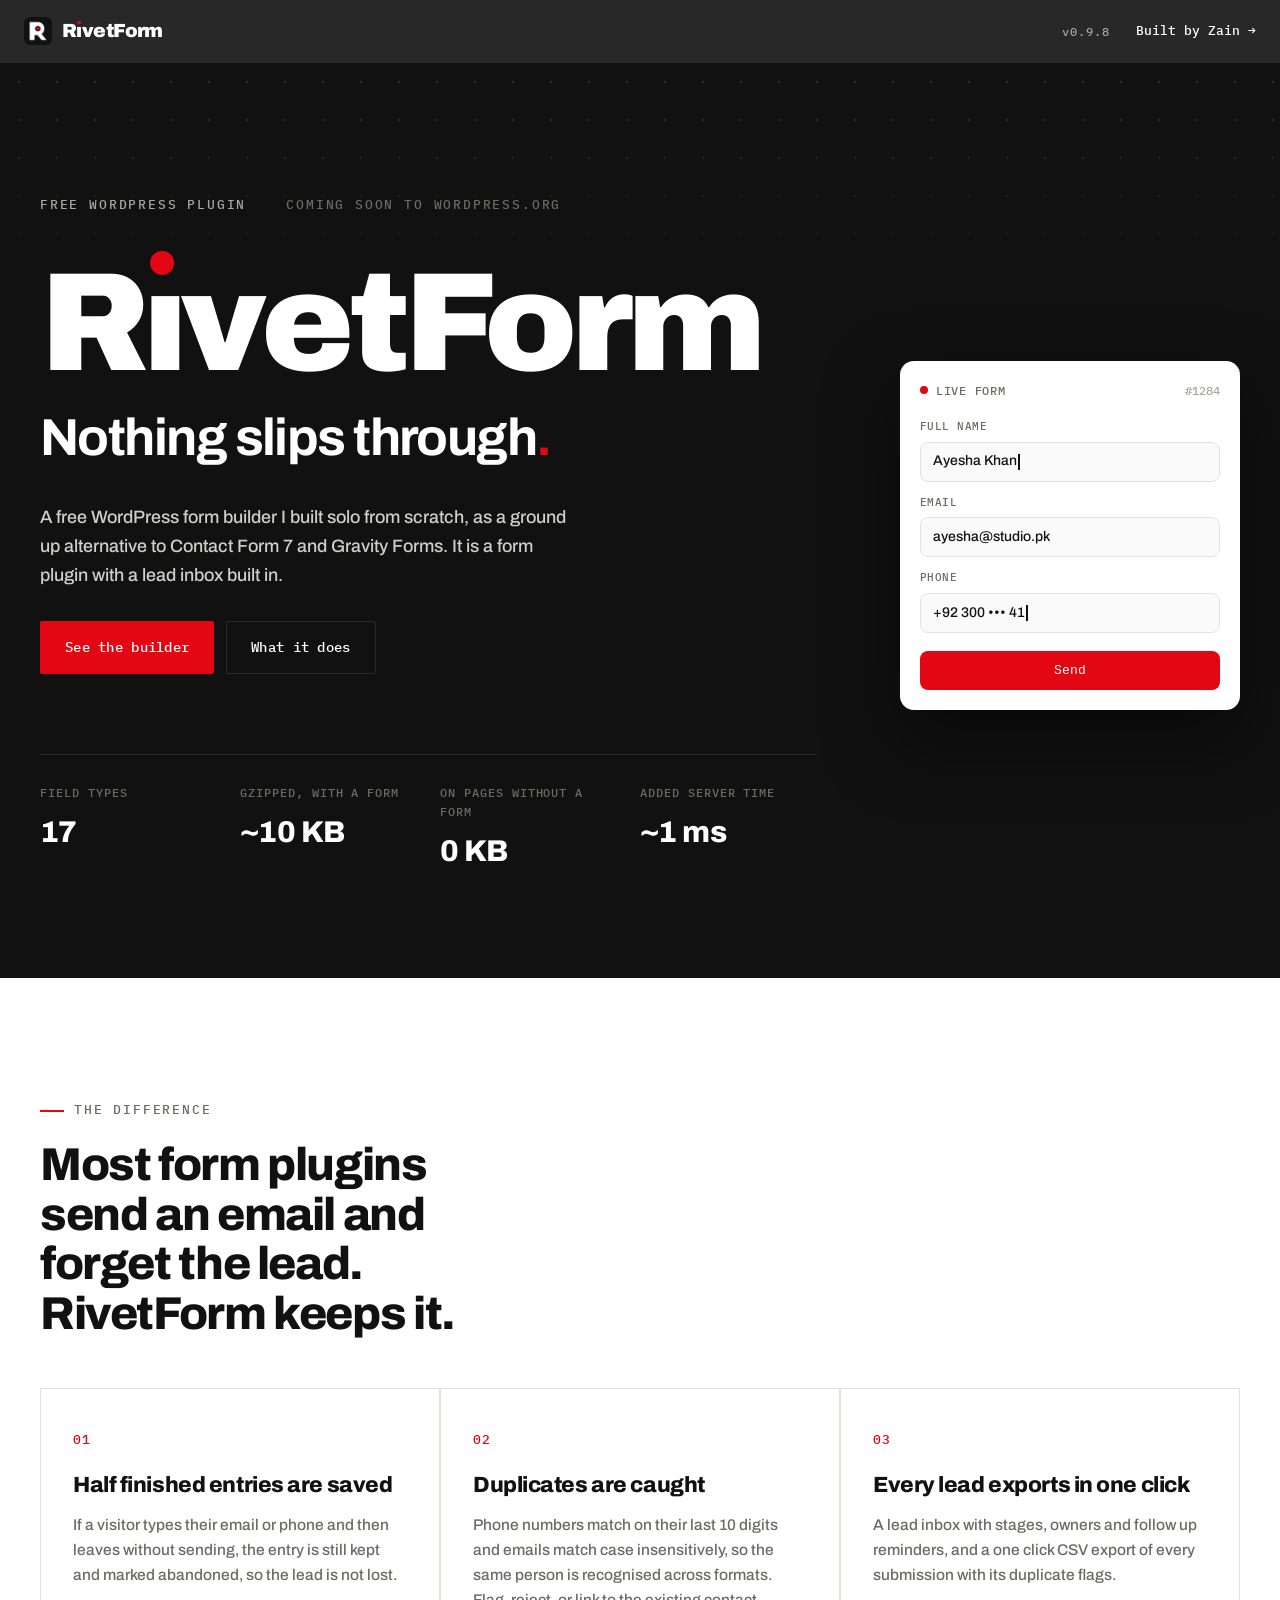
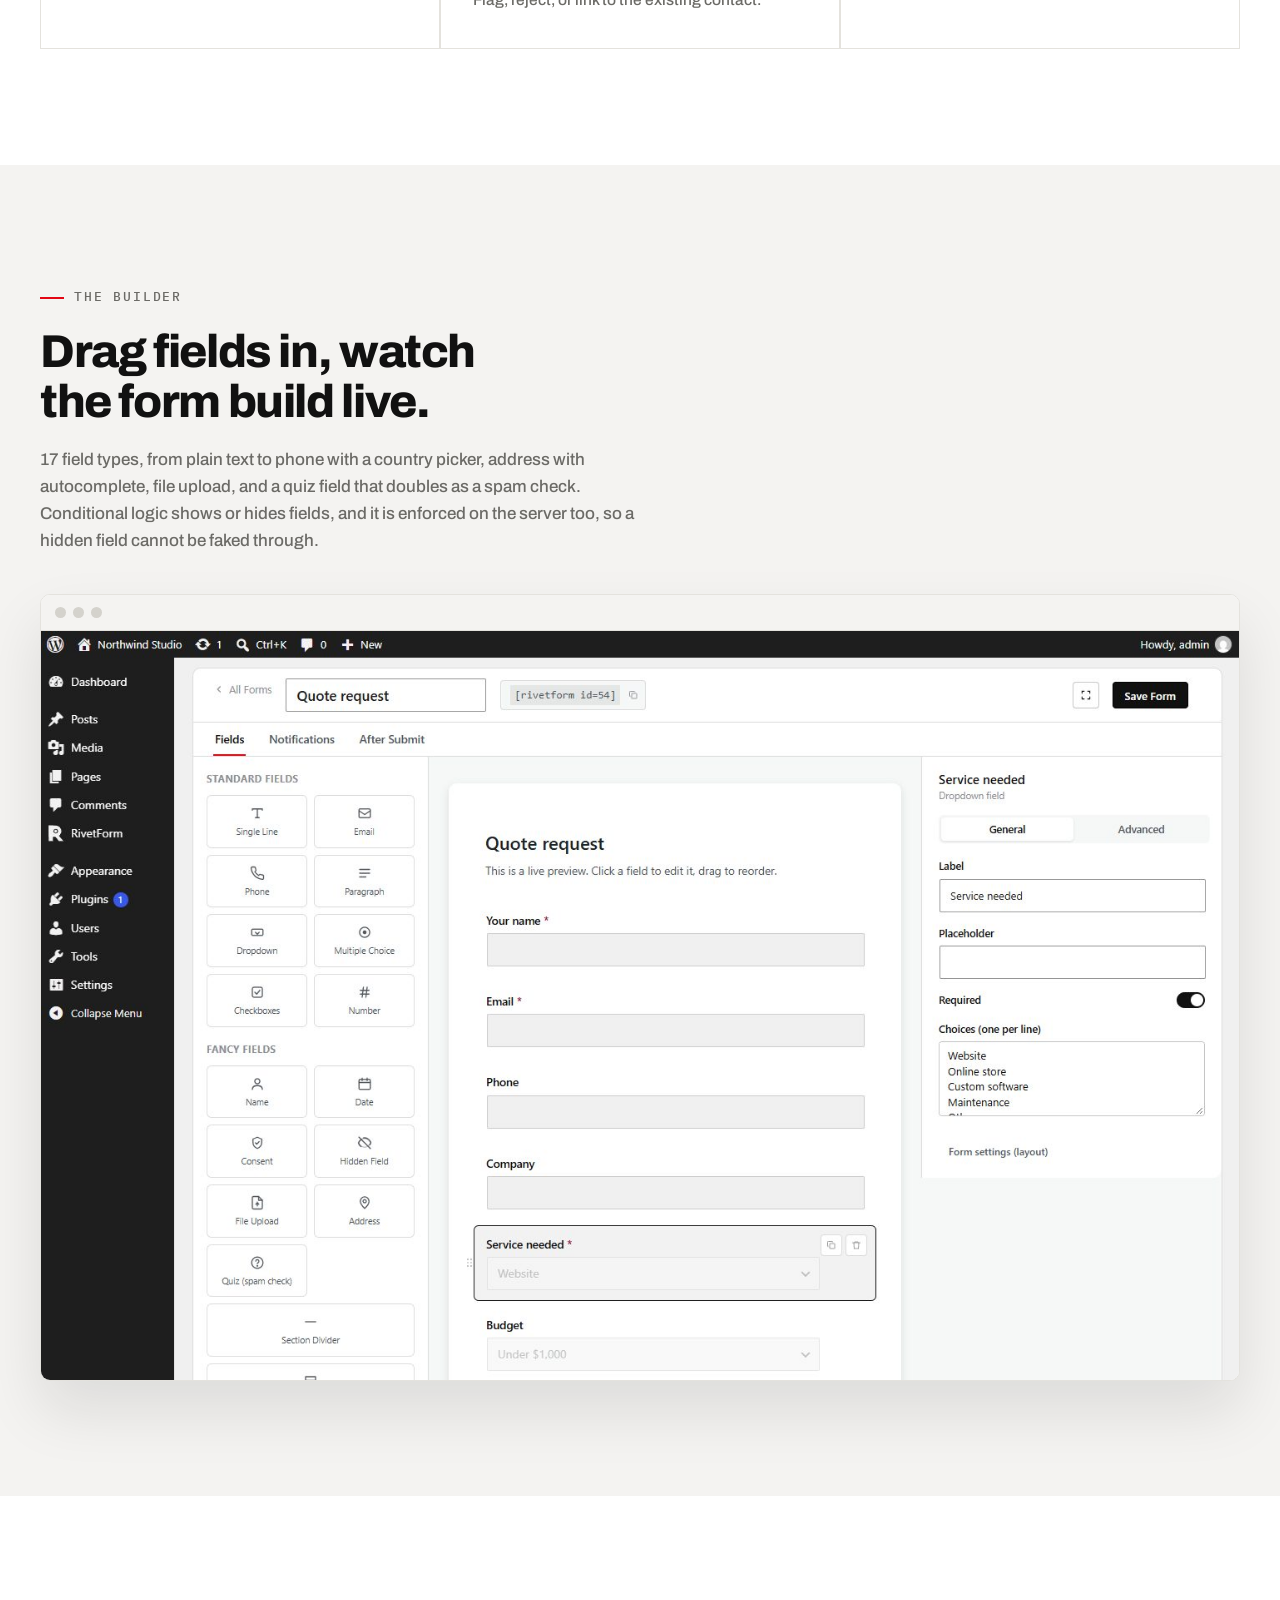
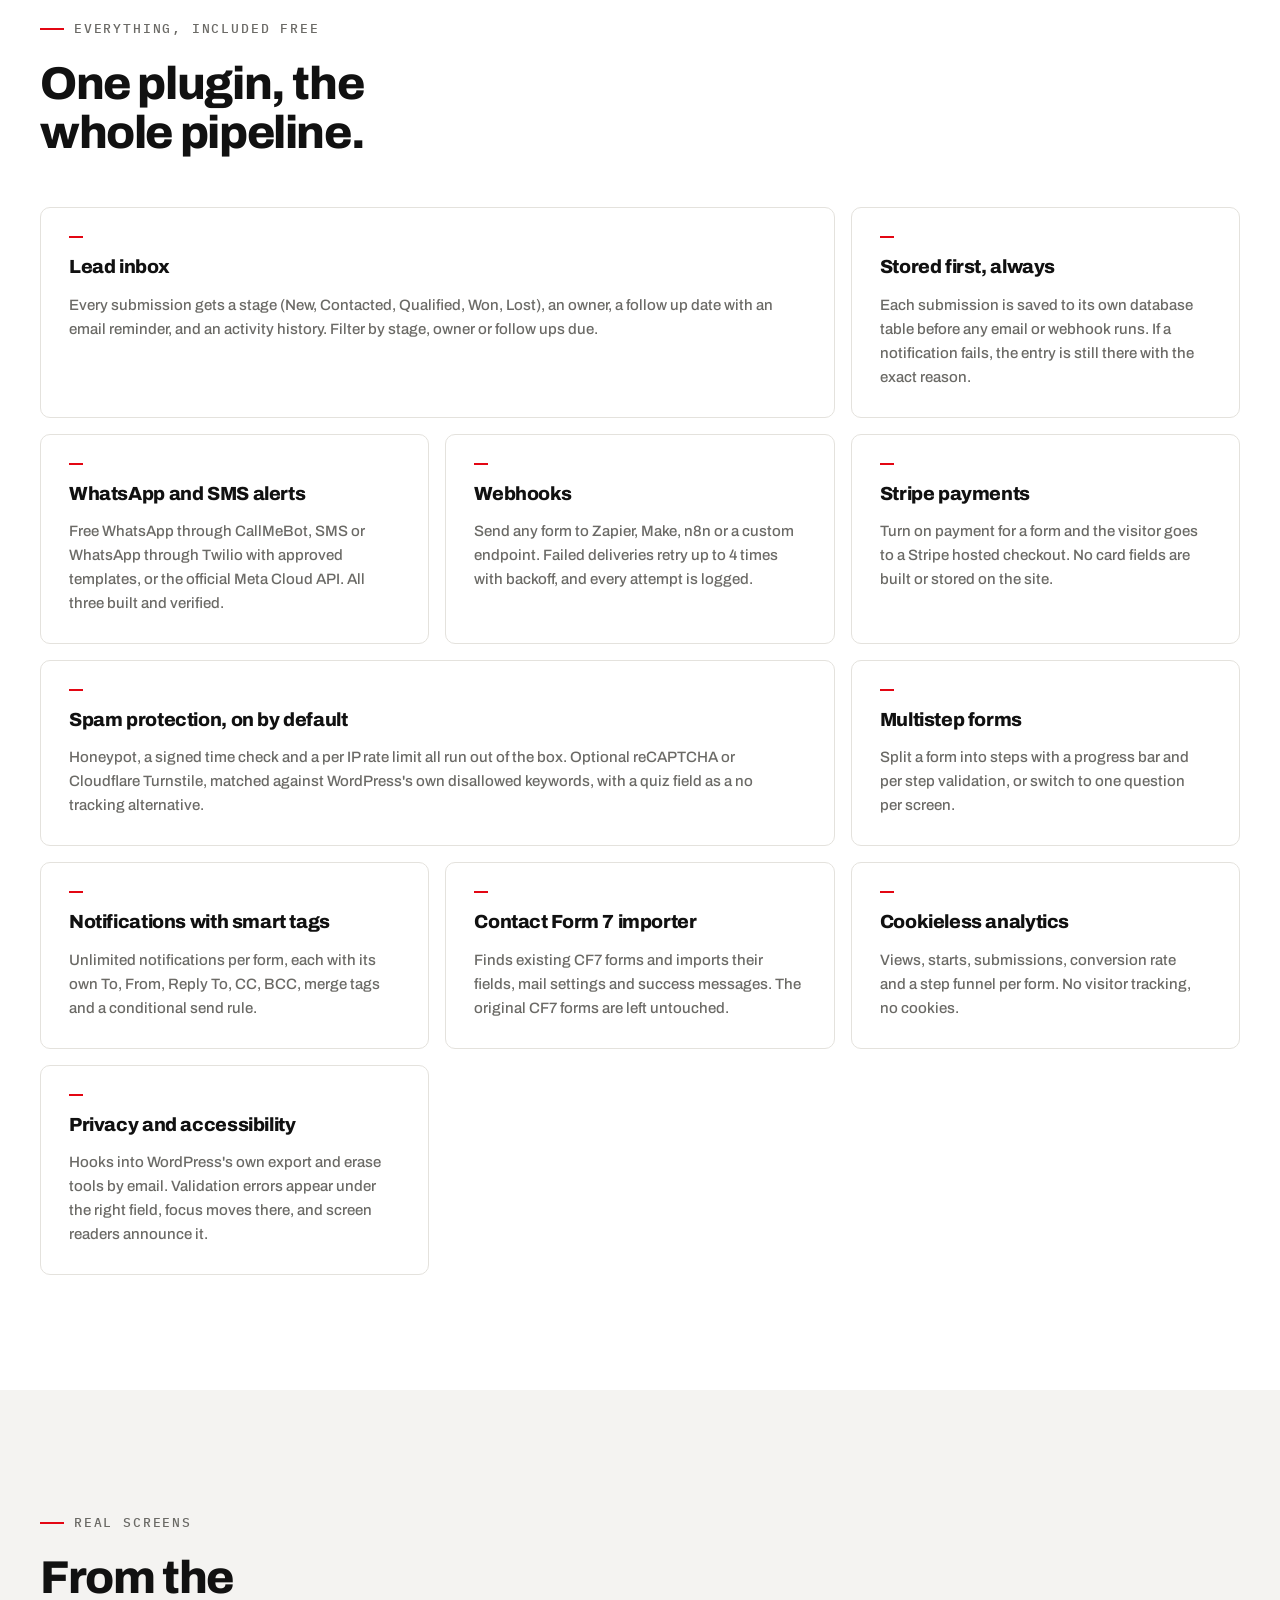
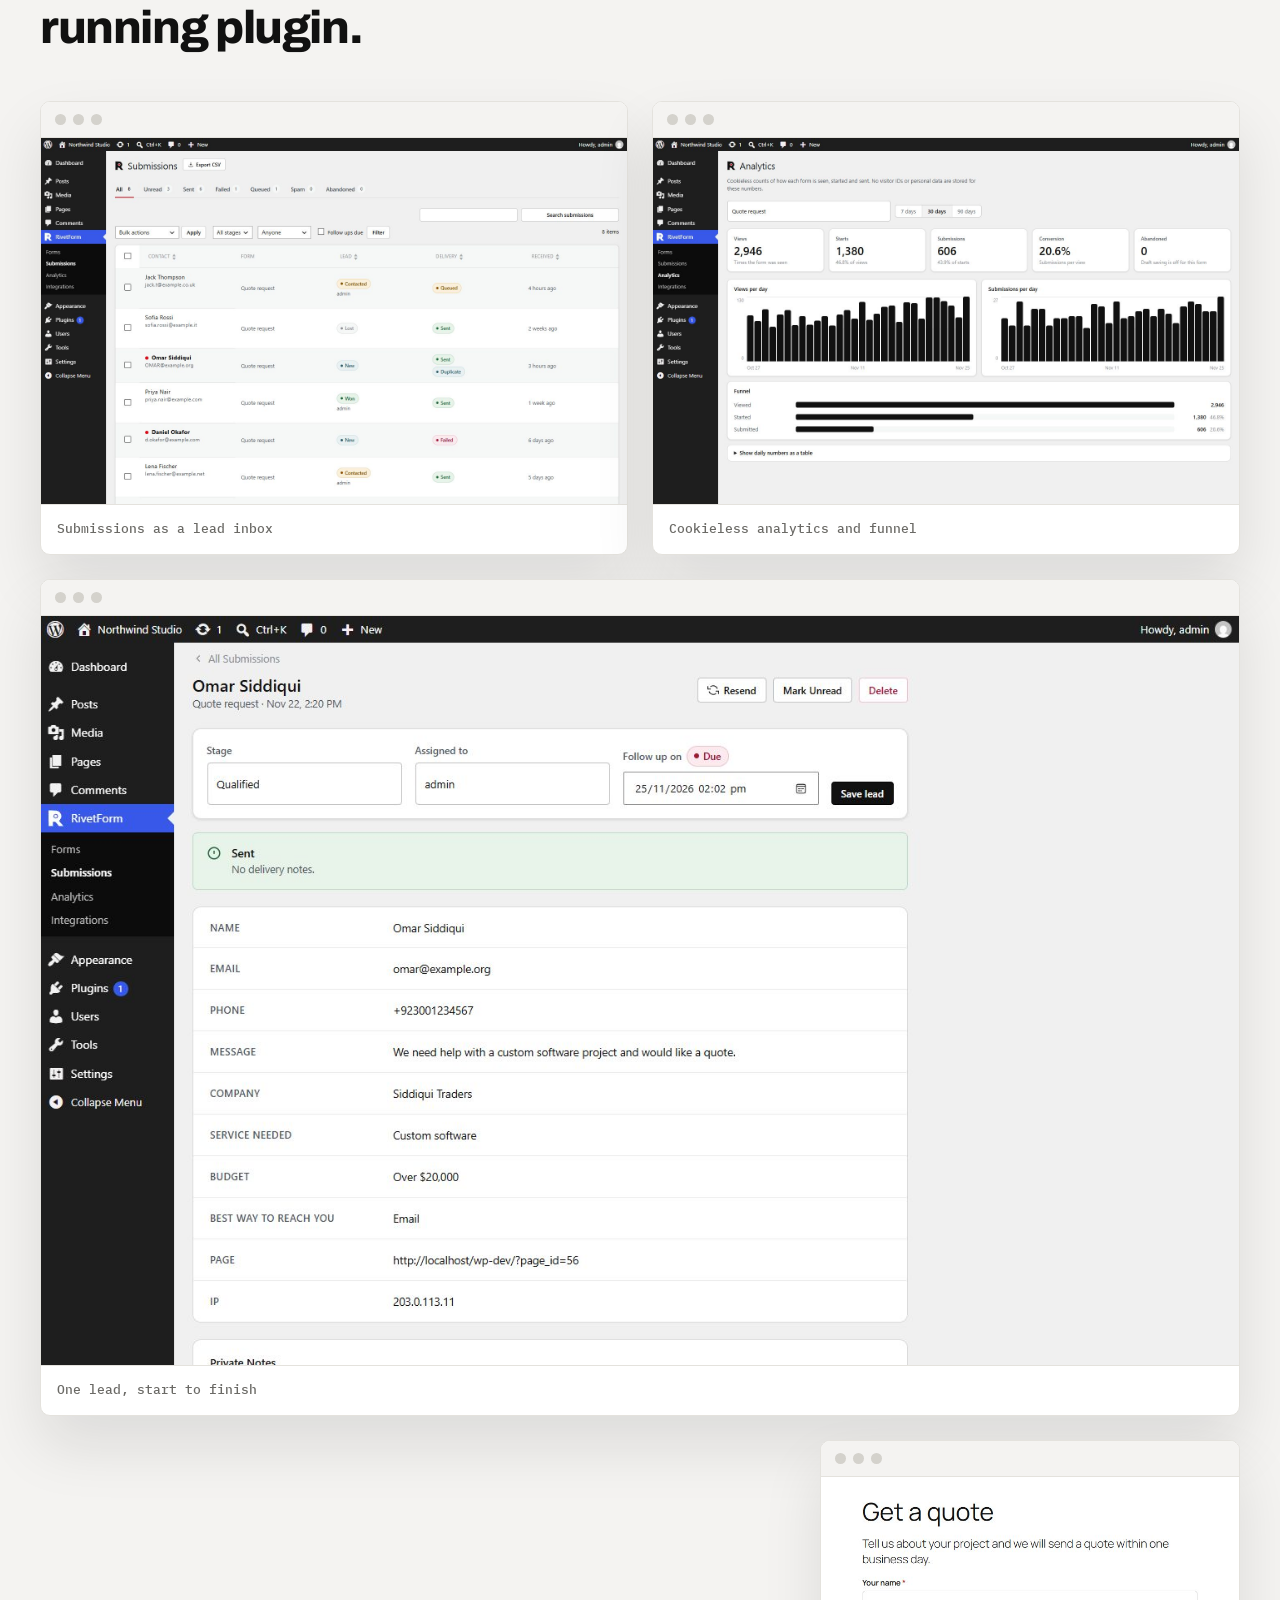
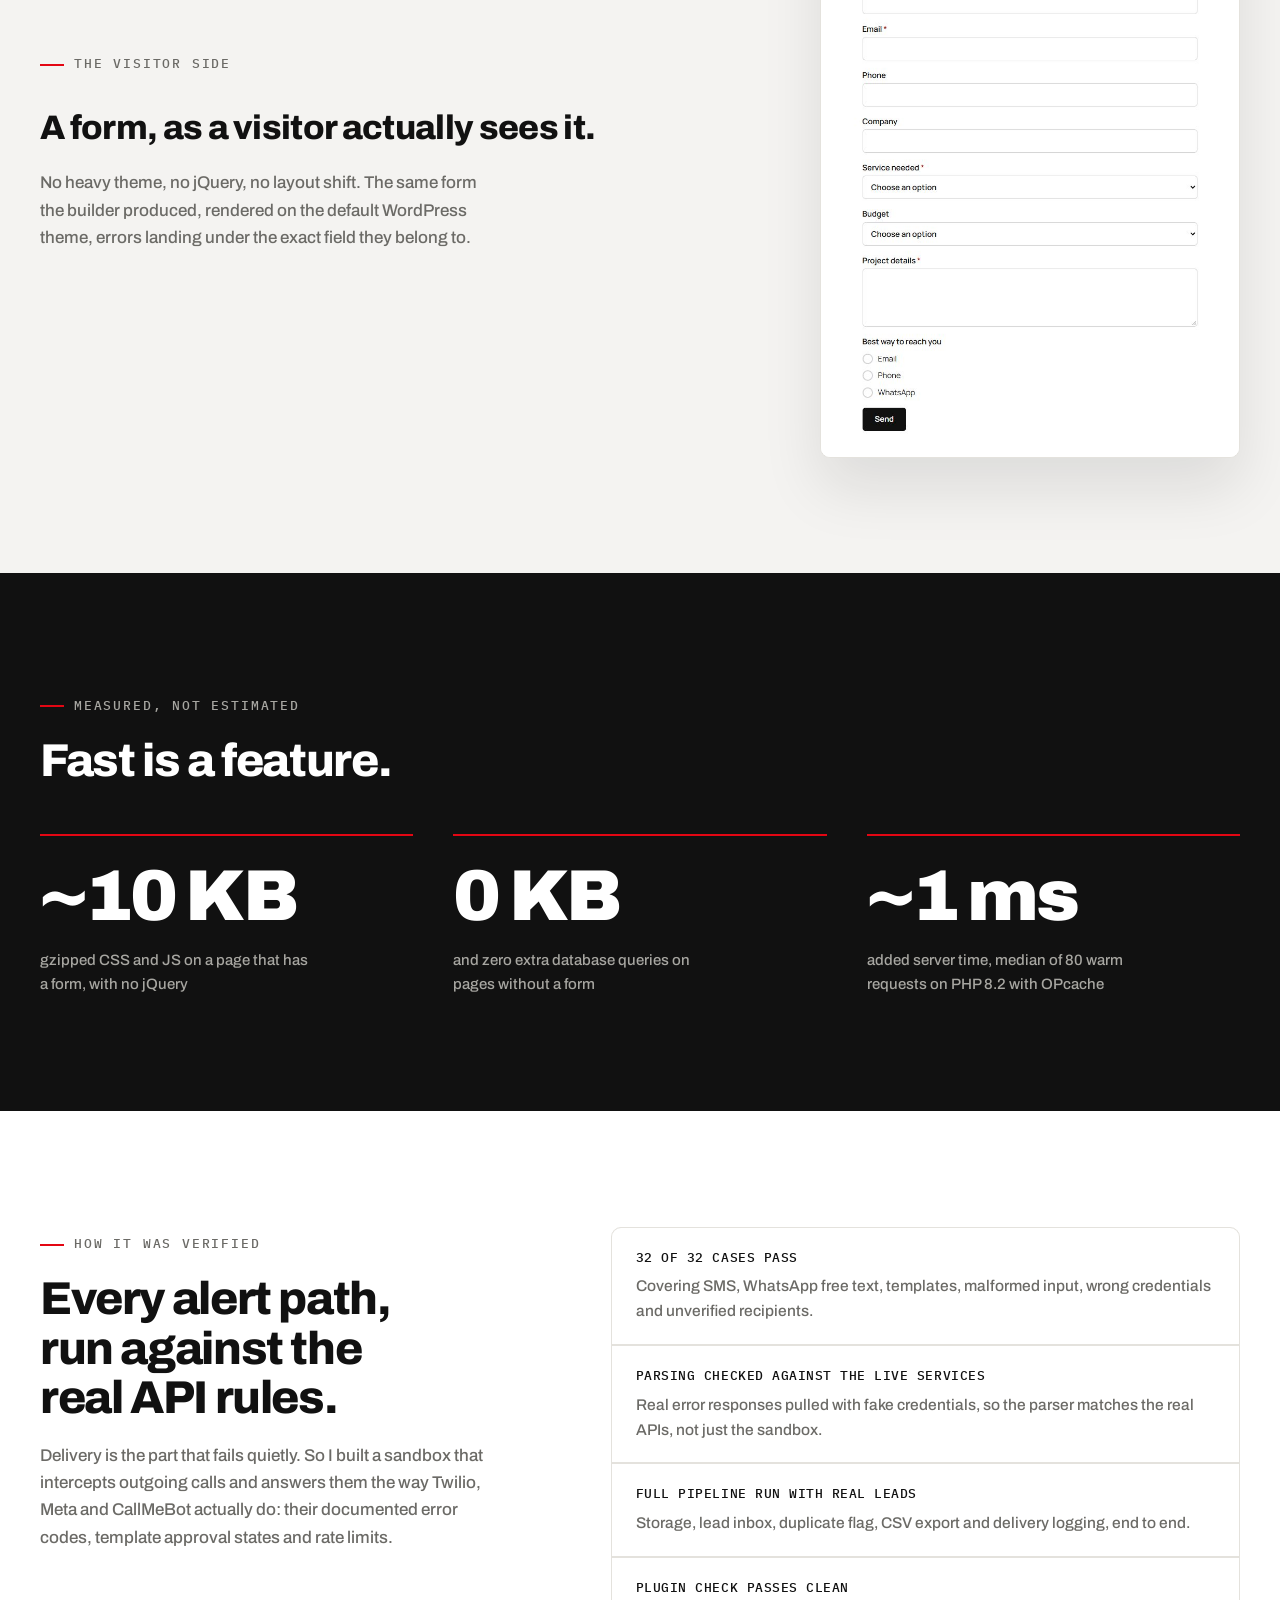
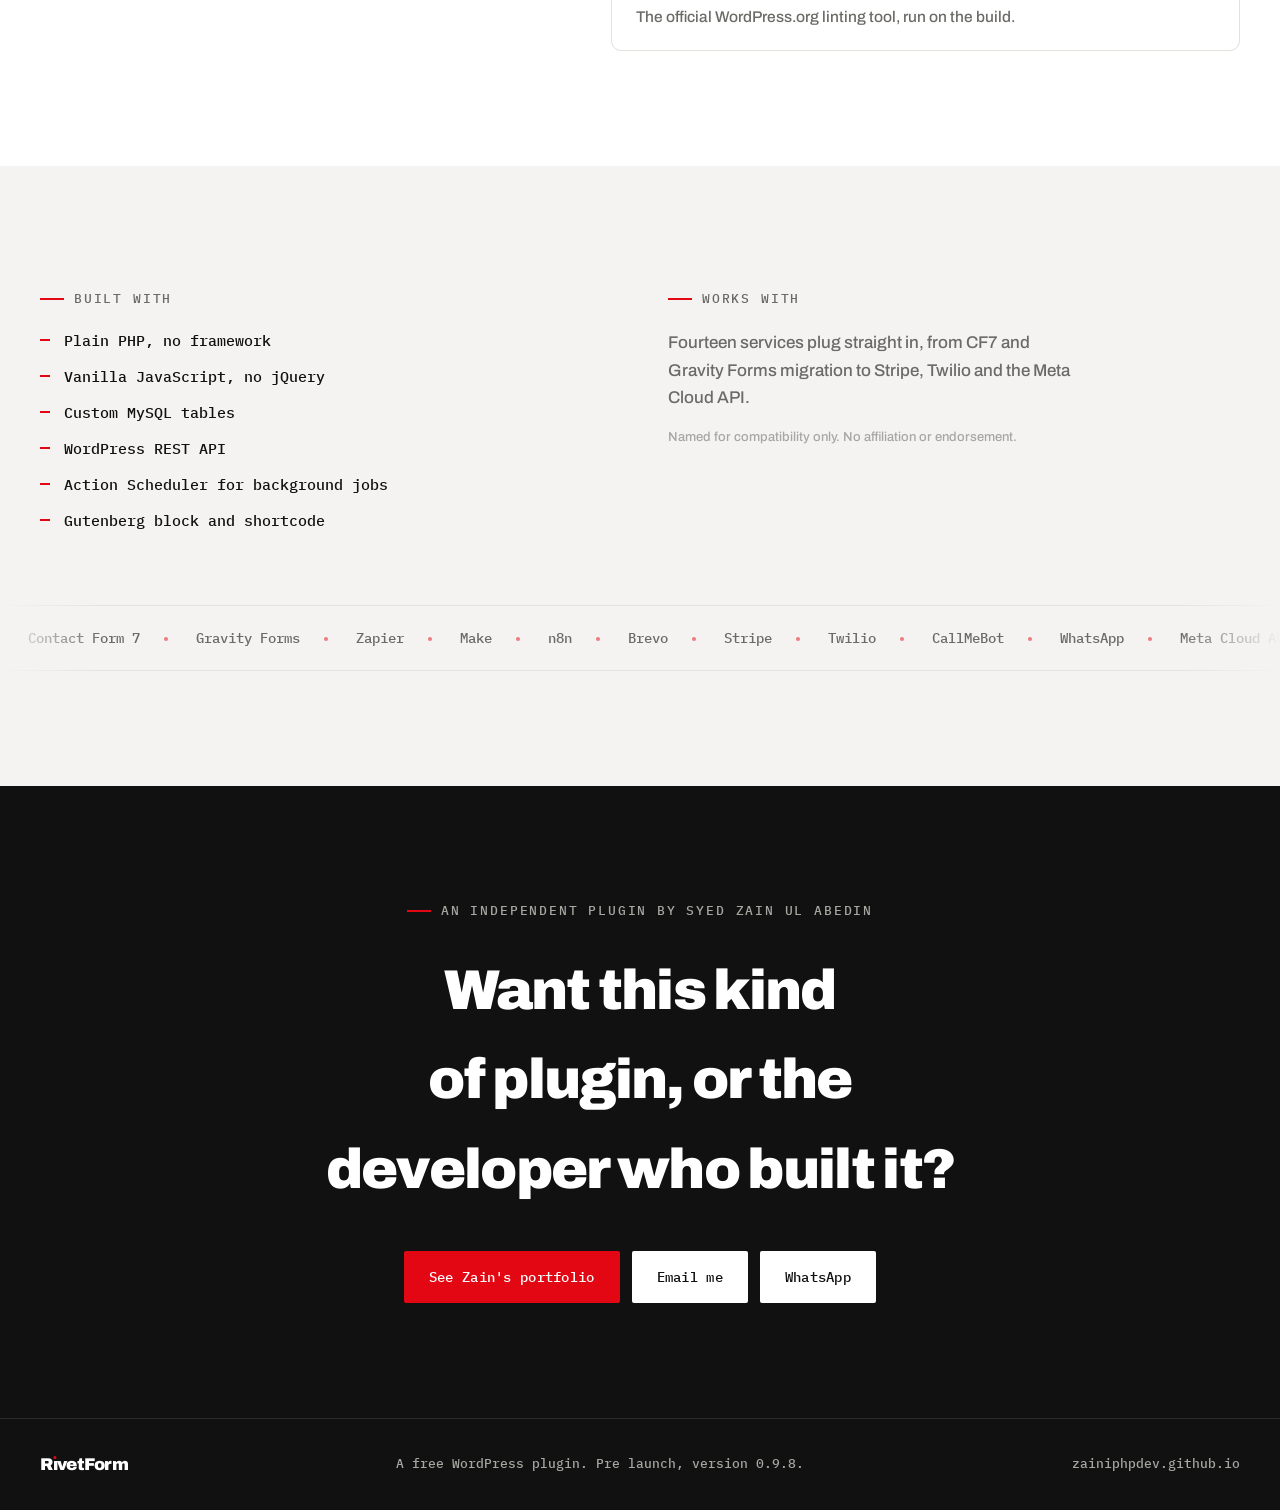
==== commit 6a374fa0: "RivetForm hero: move live form card up beside the headline Make the hero one two-column grid (copy l" ====
--- a/rivetform/index.html
+++ b/rivetform/index.html
@@ -21,7 +21,7 @@
   <link rel="preconnect" href="https://fonts.googleapis.com">
   <link rel="preconnect" href="https://fonts.gstatic.com" crossorigin>
   <link href="https://fonts.googleapis.com/css2?family=Archivo:wght@500;600;700;800;900&family=IBM+Plex+Mono:wght@400;500;600&display=swap" rel="stylesheet">
-  <link rel="stylesheet" href="style.css?v=3">
+  <link rel="stylesheet" href="style.css?v=4">
   <script type="application/ld+json">
   {"@context":"https://schema.org","@type":"SoftwareApplication","name":"RivetForm","applicationCategory":"WordPress Plugin","operatingSystem":"WordPress","offers":{"@type":"Offer","price":"0","priceCurrency":"USD"},"creator":{"@type":"Person","name":"Syed Zain Ul Abedin","url":"https://zainiphpdev.github.io/"}}
   </script>
@@ -53,11 +53,11 @@
         <i style="top:188px;animation-duration:8.5s;animation-delay:-6s"></i>
       </div>
       <div class="wrap">
-        <p class="eyebrow reveal"><span>Free WordPress plugin</span><span class="eyebrow__r">Coming soon to WordPress.org</span></p>
-        <h1 class="hero__mark reveal">R<span class="mark__i mark__i--xl">ı</span>vetForm</h1>
-        <p class="hero__tag reveal">Nothing slips through<span class="red">.</span></p>
-        <div class="hero__lower">
+        <div class="hero__grid">
           <div class="hero__copy">
+            <p class="eyebrow reveal"><span>Free WordPress plugin</span><span class="eyebrow__r">Coming soon to WordPress.org</span></p>
+            <h1 class="hero__mark reveal">R<span class="mark__i mark__i--xl">ı</span>vetForm</h1>
+            <p class="hero__tag reveal">Nothing slips through<span class="red">.</span></p>
             <p class="hero__sub reveal">A free WordPress form builder I built solo from scratch, as a ground up alternative to Contact Form 7 and Gravity Forms. It is a form plugin with a lead inbox built in.</p>
             <div class="hero__cta reveal">
               <a class="btn btn--red" href="#builder">See the builder</a>
--- a/rivetform/style.css
+++ b/rivetform/style.css
@@ -88,8 +88,8 @@
 @keyframes fly { 0% { transform: translateX(0); opacity: 0; } 6% { opacity: 1; } 94% { opacity: 1; } 100% { transform: translateX(calc(100vw + 140px)); opacity: 0; } }
 @media (prefers-reduced-motion: reduce) { .hero__stream { display: none; } }
 
-/* Hero two-column lower block */
-.hero__lower { display: grid; grid-template-columns: minmax(0, 1fr) 340px; gap: clamp(32px, 5vw, 72px); align-items: center; margin-top: clamp(28px, 4vw, 44px); }
+/* Hero two-column layout */
+.hero__grid { display: grid; grid-template-columns: minmax(0, 1fr) 360px; gap: clamp(32px, 5vw, 80px); align-items: center; }
 .hero__copy { min-width: 0; }
 .hero__aside { align-self: center; }
 
@@ -119,7 +119,7 @@
 .formcard__msg { font-family: var(--mono); font-size: 12.5px; }
 .eyebrow { display: flex; flex-wrap: wrap; gap: 8px 40px; font-family: var(--mono); font-size: 13px; letter-spacing: 0.14em; text-transform: uppercase; color: var(--grey-light); margin-bottom: clamp(24px, 4vw, 44px); }
 .eyebrow__r { color: var(--grey); }
-.hero__mark { font-weight: 900; letter-spacing: -0.045em; line-height: 0.9; font-size: clamp(64px, 15vw, 190px); }
+.hero__mark { font-weight: 900; letter-spacing: -0.045em; line-height: 0.9; font-size: clamp(60px, 11vw, 140px); }
 .hero__tag { font-size: clamp(26px, 4.6vw, 52px); font-weight: 700; letter-spacing: -0.03em; margin-top: 10px; }
 .hero__sub { max-width: 54ch; color: #cfceca; font-size: clamp(16px, 1.4vw, 19px); margin-top: 24px; }
 .hero__cta { display: flex; flex-wrap: wrap; gap: 12px; margin-top: 32px; }
@@ -222,7 +222,7 @@
 
 /* Responsive */
 @media (max-width: 980px) {
-  .hero__lower { grid-template-columns: 1fr; gap: 36px; }
+  .hero__grid { grid-template-columns: 1fr; gap: 36px; }
   .hero__aside { order: 2; }
   .formcard { margin: 0 auto; }
 }
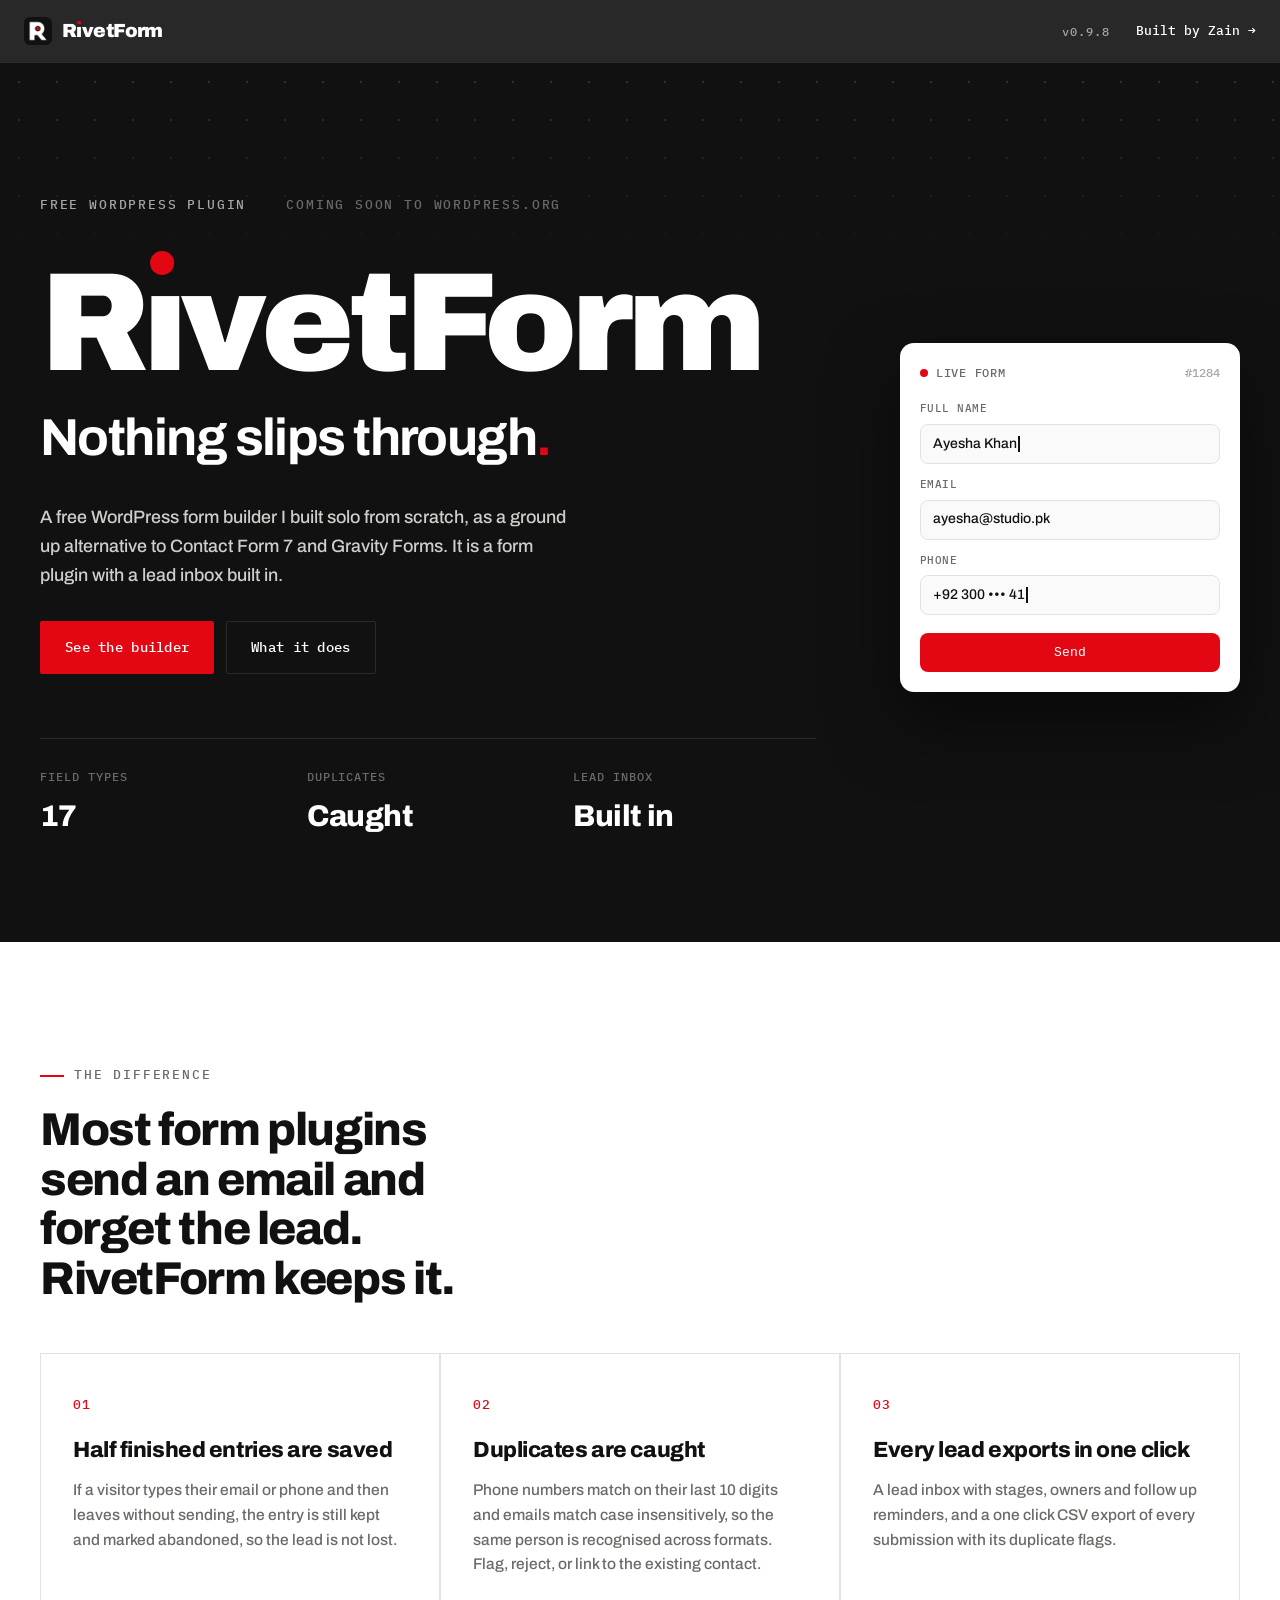
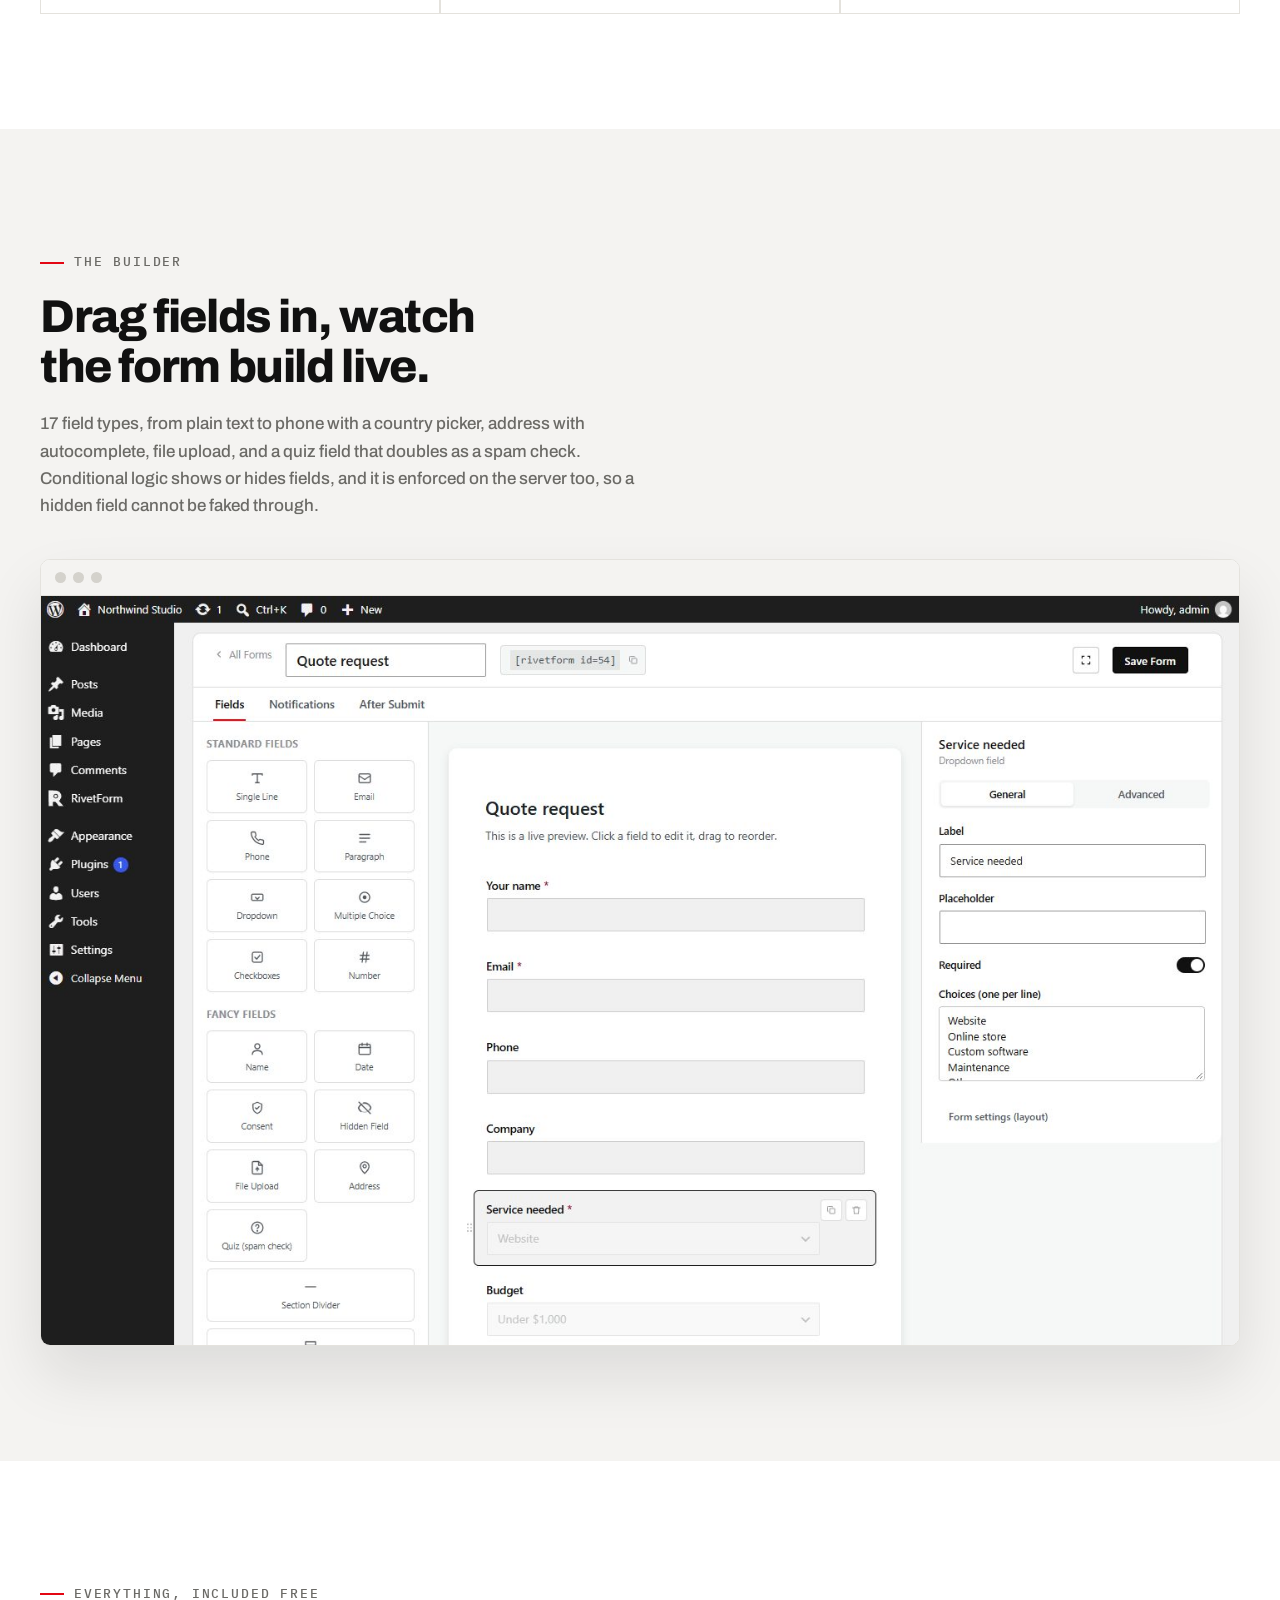
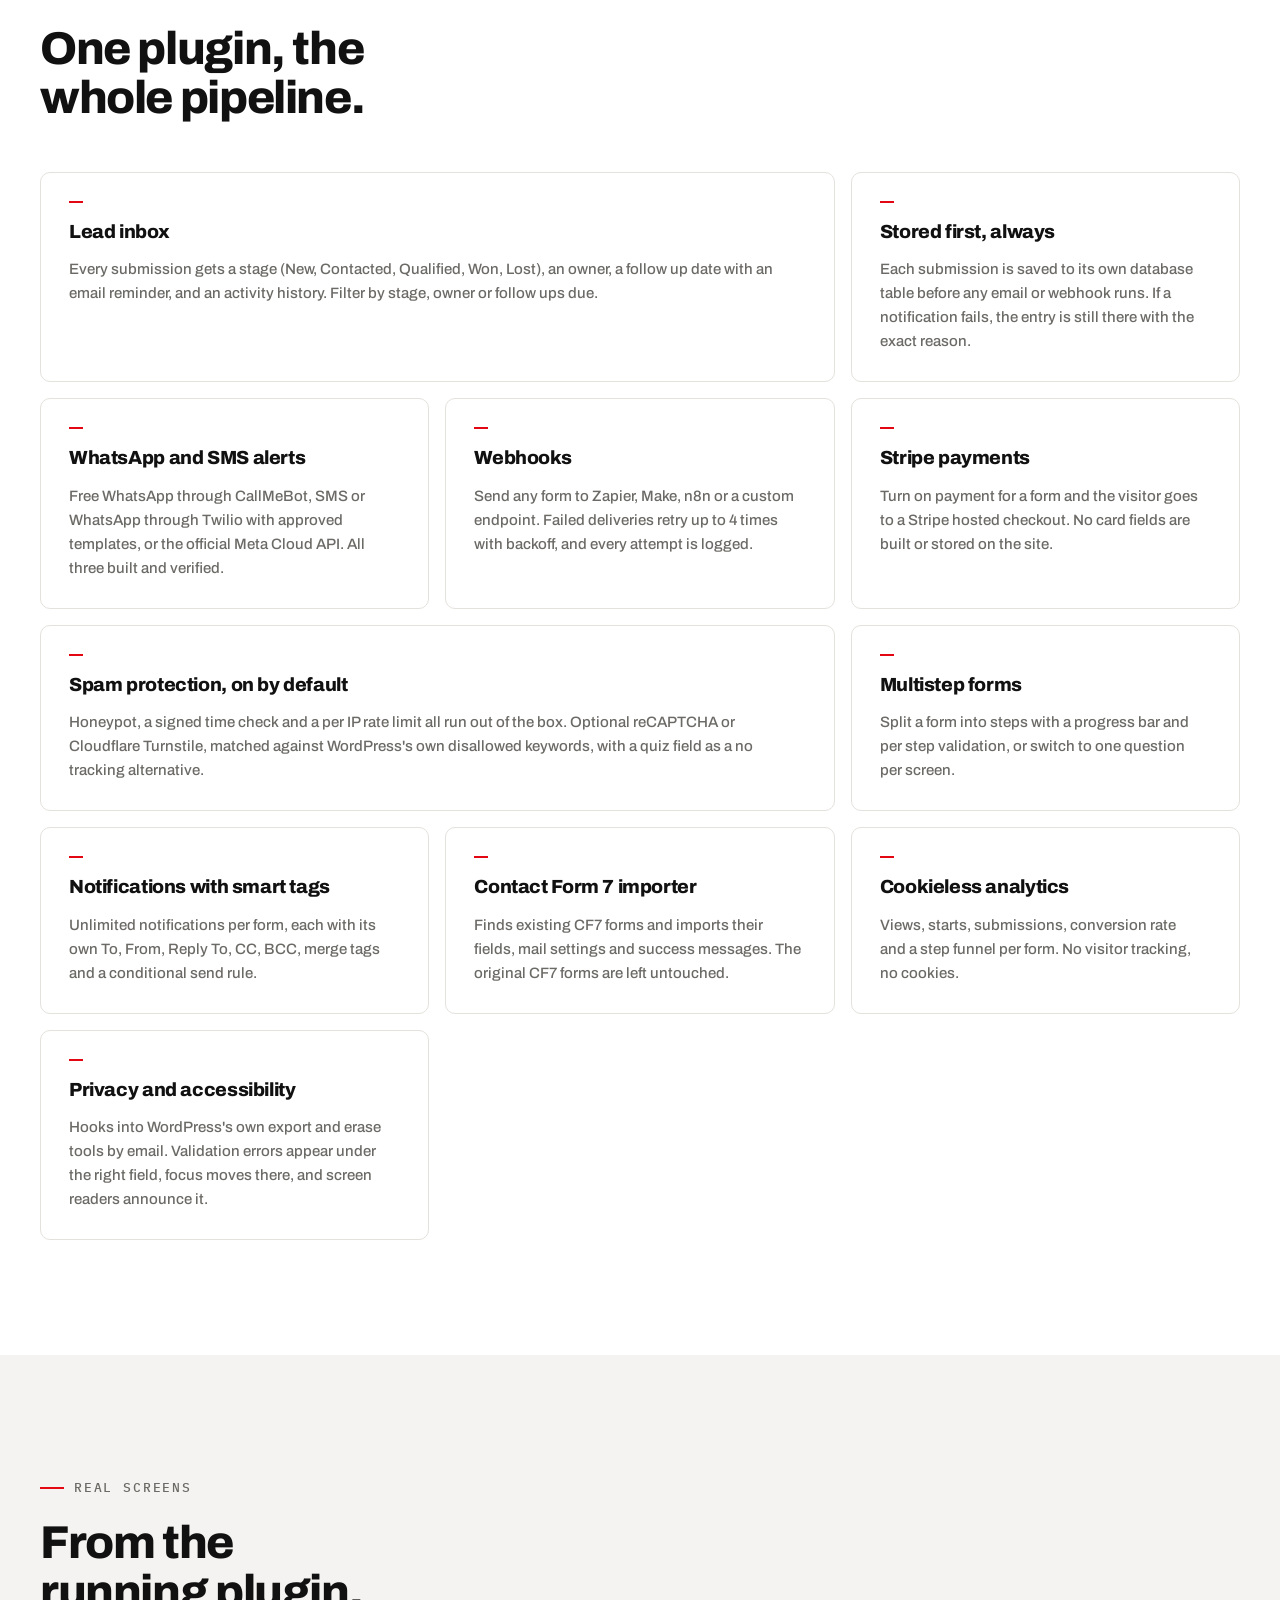
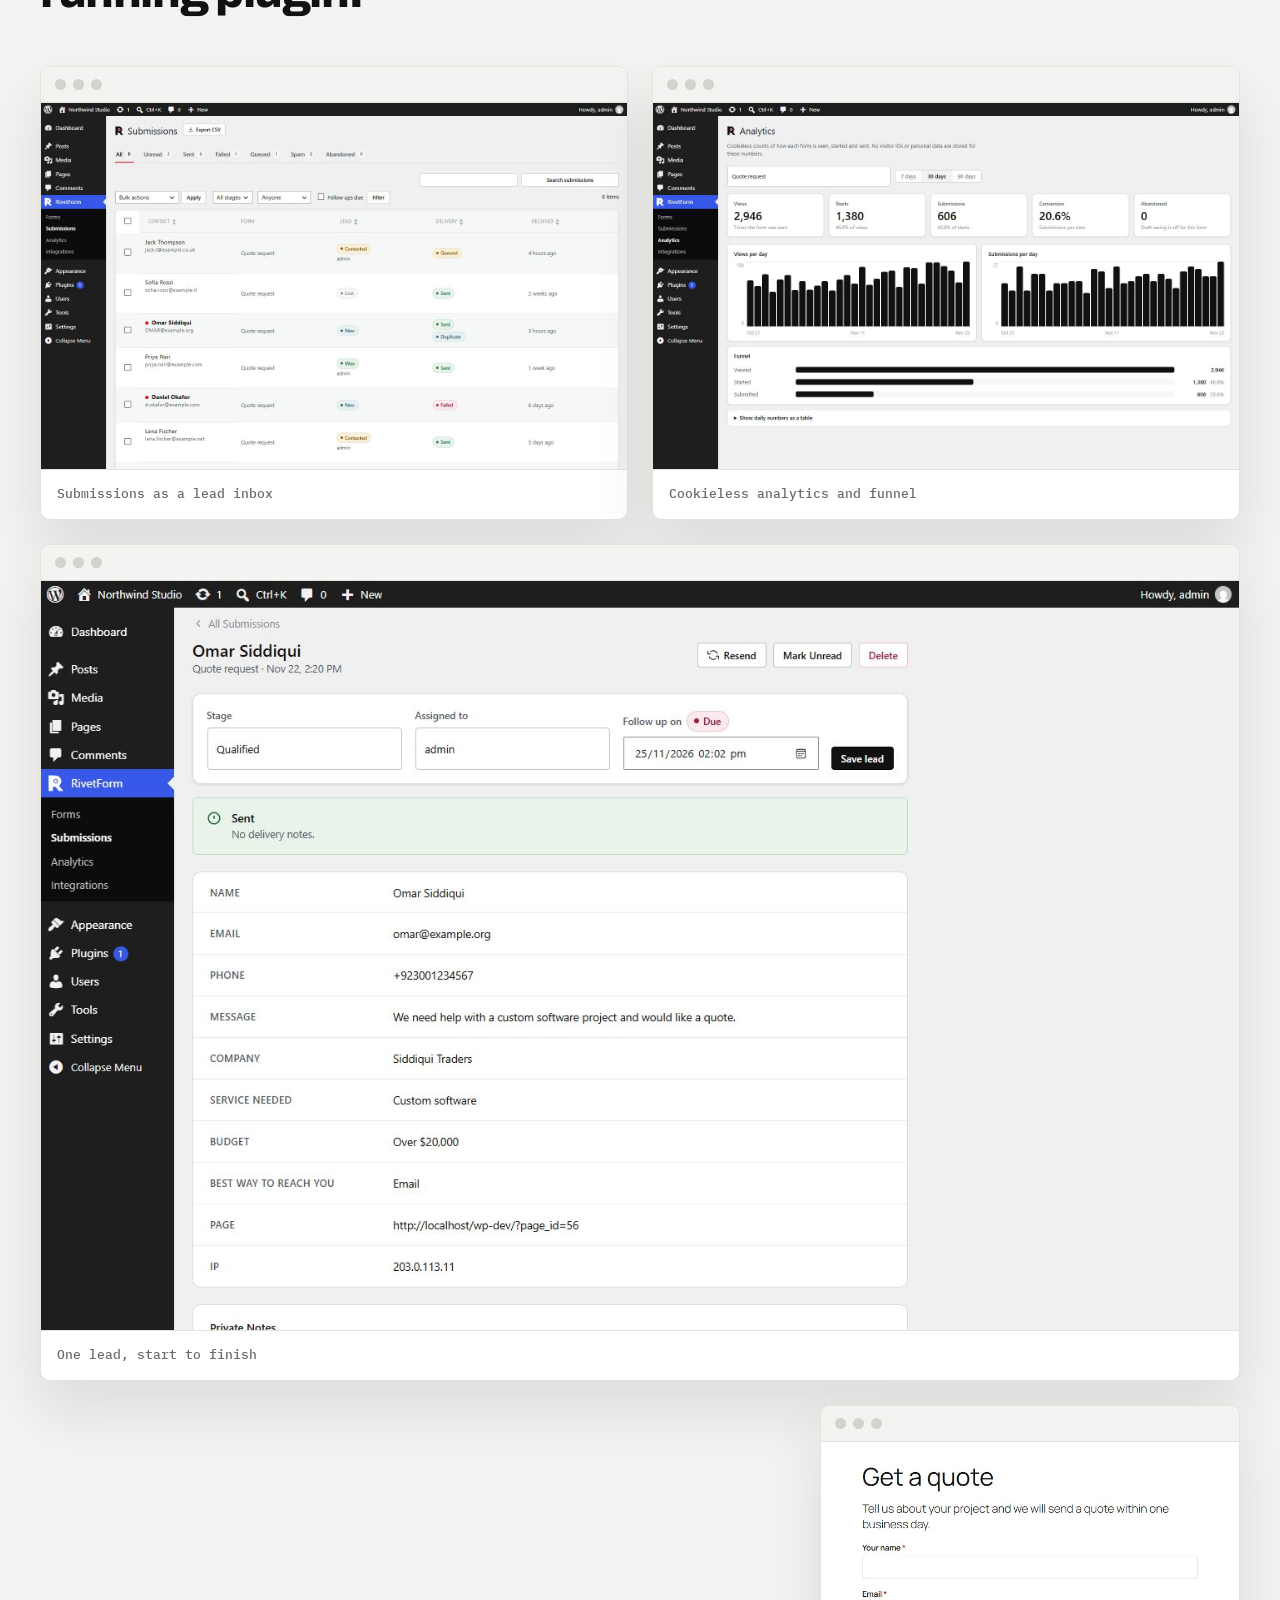
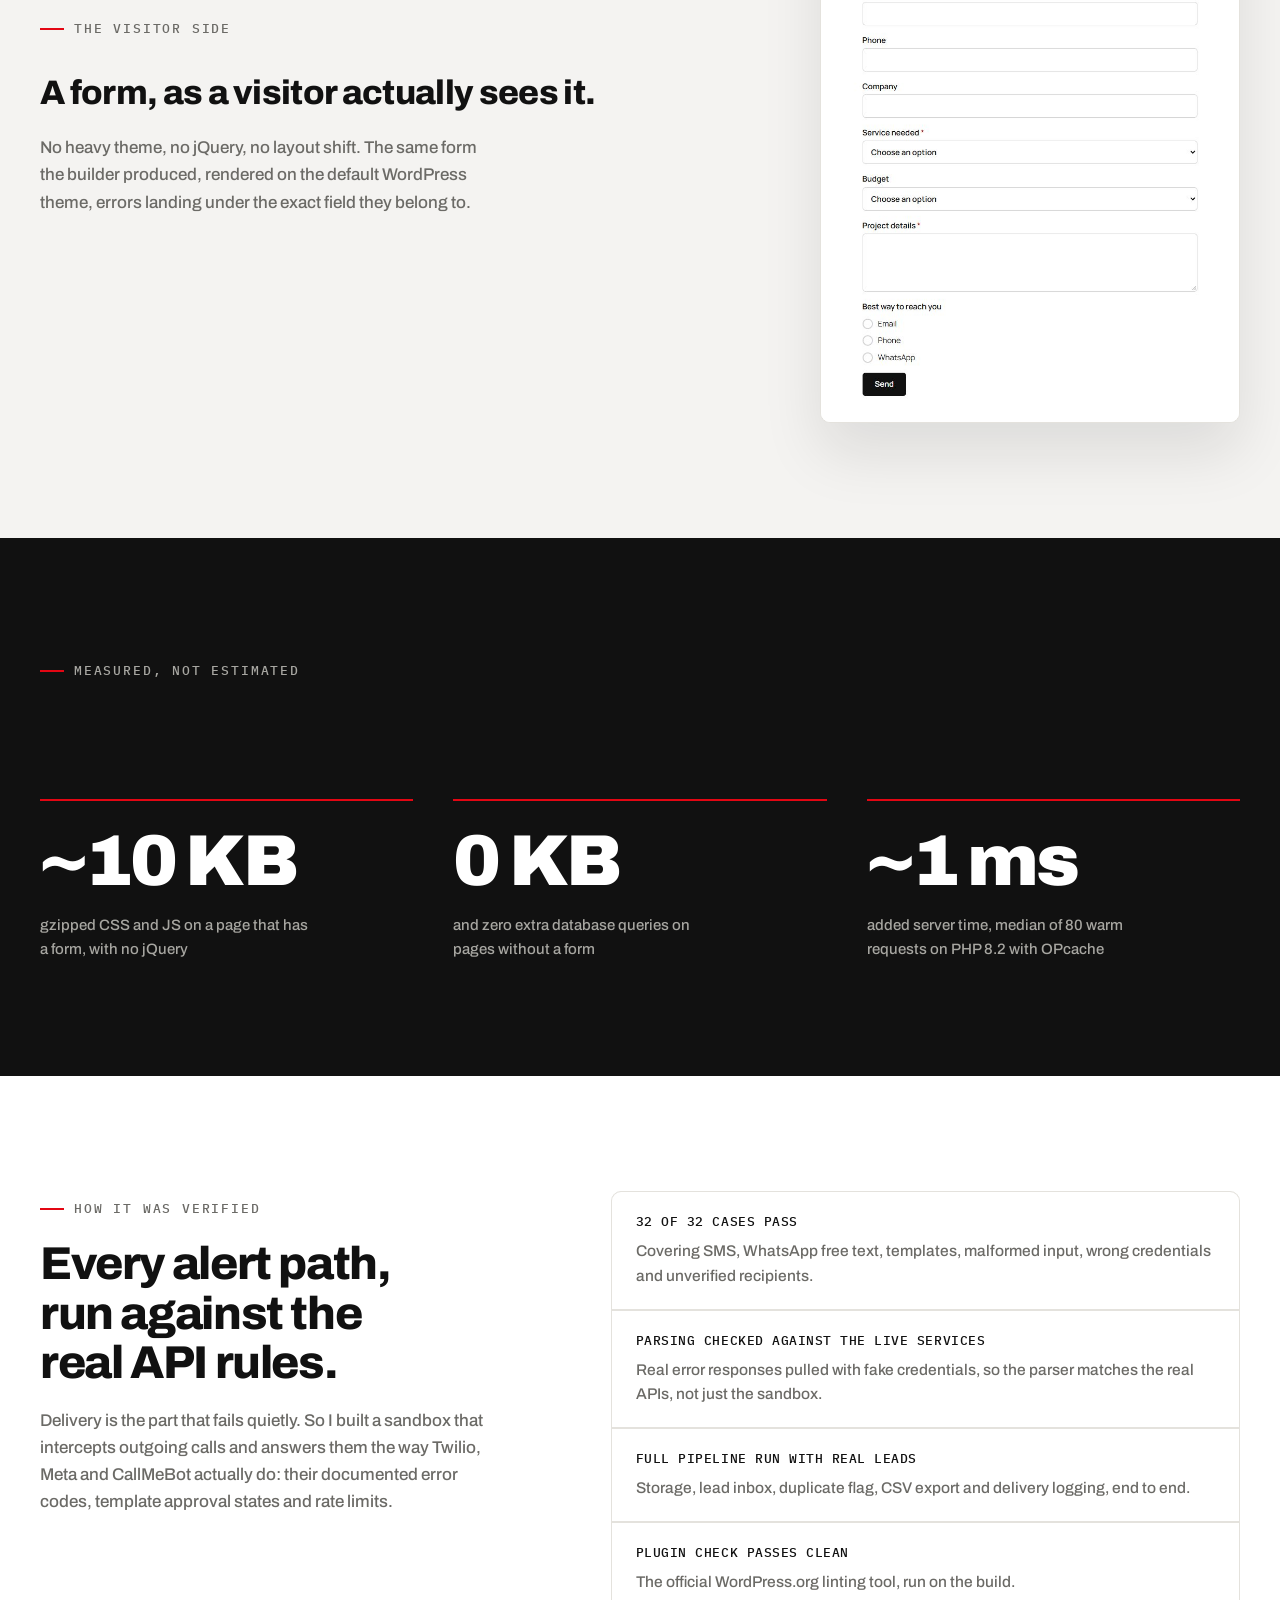
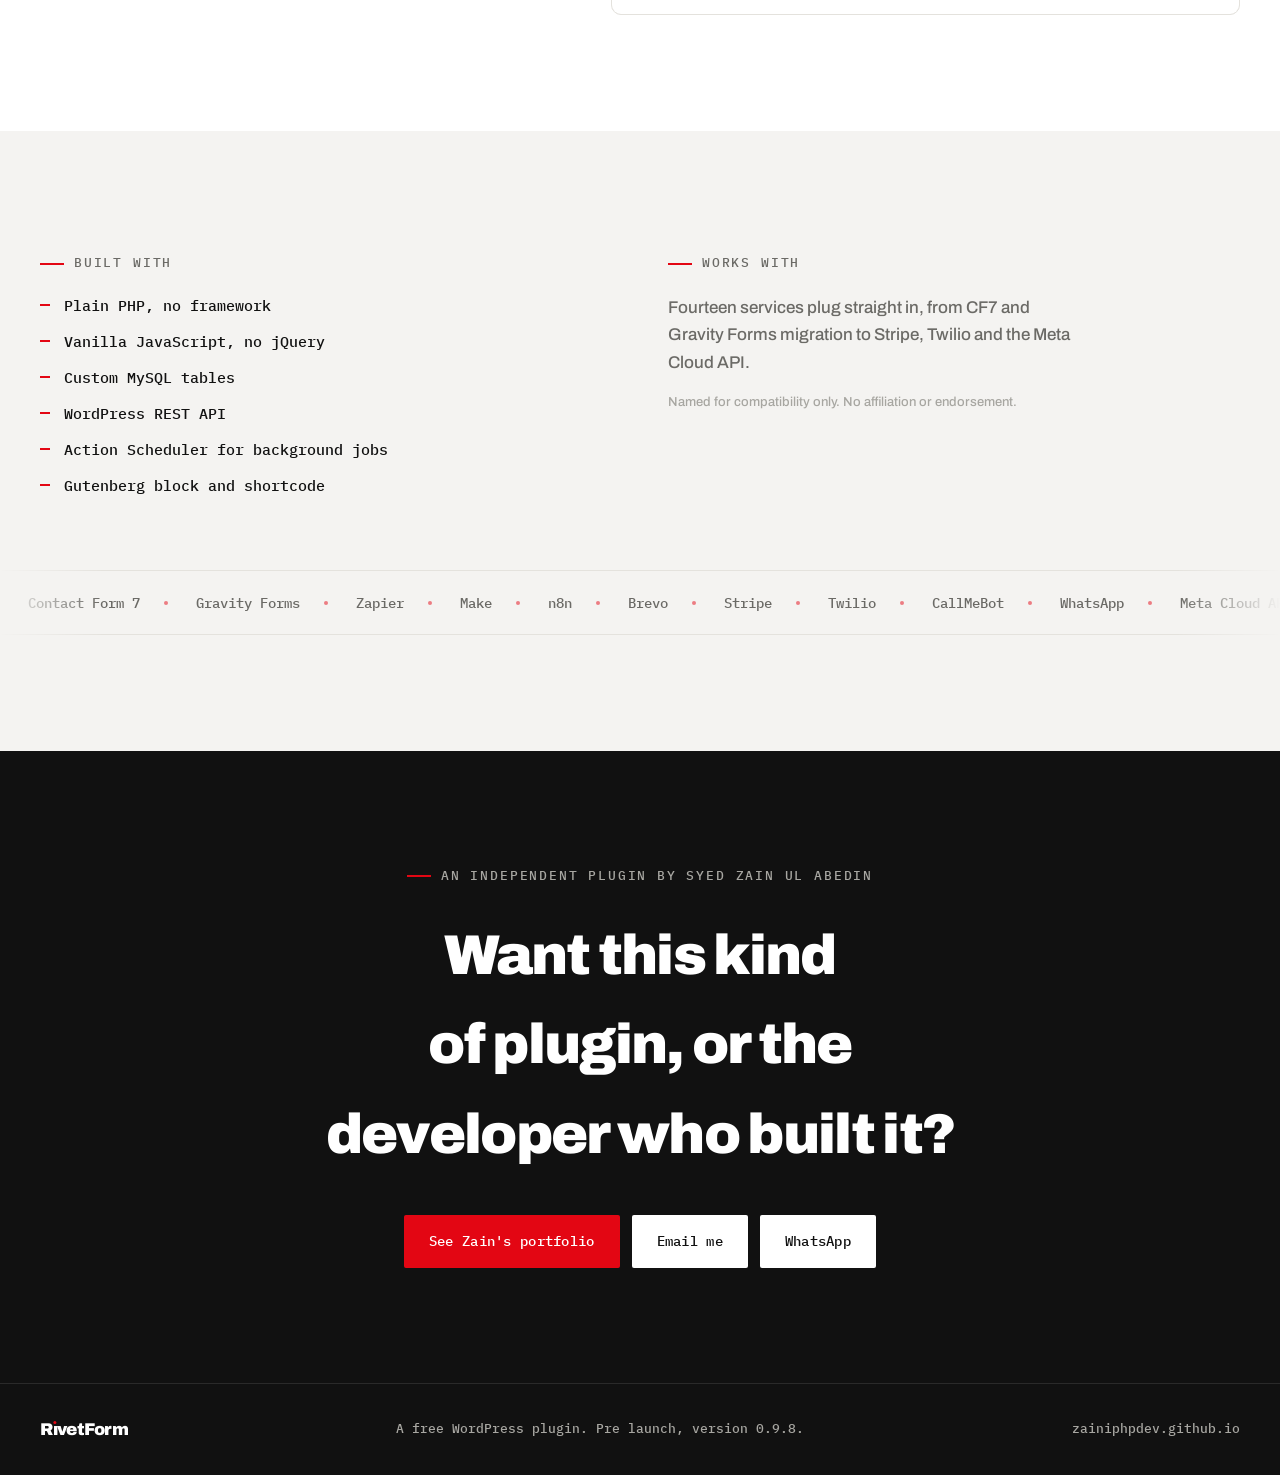
==== commit 32039adb: "RivetForm hero: lead-focused stats, drop size numbers Replace the size/speed facts with Field types " ====
--- a/rivetform/index.html
+++ b/rivetform/index.html
@@ -21,7 +21,7 @@
   <link rel="preconnect" href="https://fonts.googleapis.com">
   <link rel="preconnect" href="https://fonts.gstatic.com" crossorigin>
   <link href="https://fonts.googleapis.com/css2?family=Archivo:wght@500;600;700;800;900&family=IBM+Plex+Mono:wght@400;500;600&display=swap" rel="stylesheet">
-  <link rel="stylesheet" href="style.css?v=4">
+  <link rel="stylesheet" href="style.css?v=5">
   <script type="application/ld+json">
   {"@context":"https://schema.org","@type":"SoftwareApplication","name":"RivetForm","applicationCategory":"WordPress Plugin","operatingSystem":"WordPress","offers":{"@type":"Offer","price":"0","priceCurrency":"USD"},"creator":{"@type":"Person","name":"Syed Zain Ul Abedin","url":"https://zainiphpdev.github.io/"}}
   </script>
@@ -65,9 +65,8 @@
             </div>
             <dl class="hero__facts reveal">
               <div><dt>Field types</dt><dd><span class="count" data-count="17">0</span></dd></div>
-              <div><dt>Gzipped, with a form</dt><dd>~<span class="count" data-count="10">0</span> KB</dd></div>
-              <div><dt>On pages without a form</dt><dd><span class="count" data-count="0">0</span> KB</dd></div>
-              <div><dt>Added server time</dt><dd>~<span class="count" data-count="1">0</span> ms</dd></div>
+              <div><dt>Duplicates</dt><dd>Caught</dd></div>
+              <div><dt>Lead inbox</dt><dd>Built in</dd></div>
             </dl>
           </div>
           <div class="hero__aside reveal" aria-hidden="true">
--- a/rivetform/style.css
+++ b/rivetform/style.css
@@ -123,7 +123,7 @@
 .hero__tag { font-size: clamp(26px, 4.6vw, 52px); font-weight: 700; letter-spacing: -0.03em; margin-top: 10px; }
 .hero__sub { max-width: 54ch; color: #cfceca; font-size: clamp(16px, 1.4vw, 19px); margin-top: 24px; }
 .hero__cta { display: flex; flex-wrap: wrap; gap: 12px; margin-top: 32px; }
-.hero__facts { display: grid; grid-template-columns: repeat(4, 1fr); gap: 24px; margin-top: clamp(48px, 7vw, 80px); border-top: 1px solid var(--line-ink); padding-top: 28px; }
+.hero__facts { display: grid; grid-template-columns: repeat(3, 1fr); gap: 24px; margin-top: clamp(40px, 6vw, 64px); border-top: 1px solid var(--line-ink); padding-top: 28px; }
 .hero__facts dt { font-family: var(--mono); font-size: 12px; letter-spacing: 0.08em; text-transform: uppercase; color: var(--grey); }
 .hero__facts dd { font-size: clamp(22px, 2.4vw, 30px); font-weight: 800; letter-spacing: -0.02em; margin-top: 6px; }
 
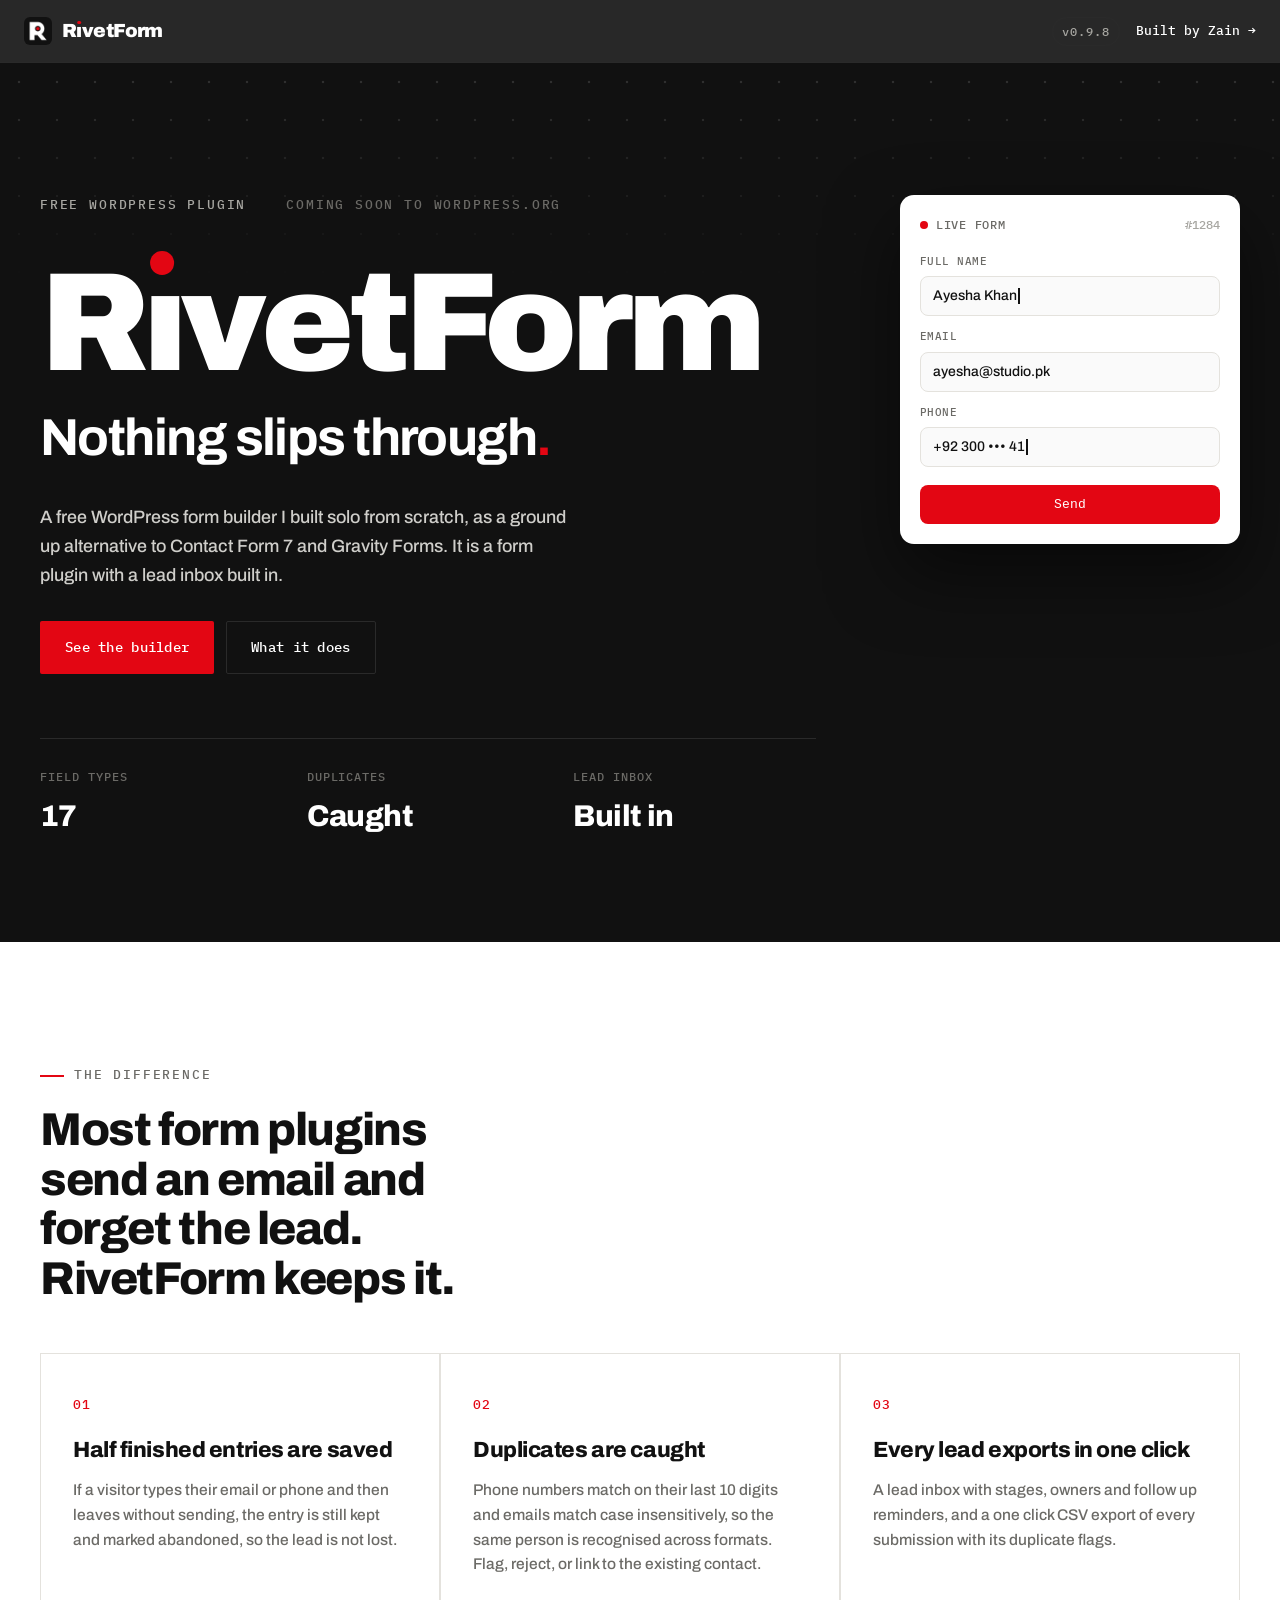
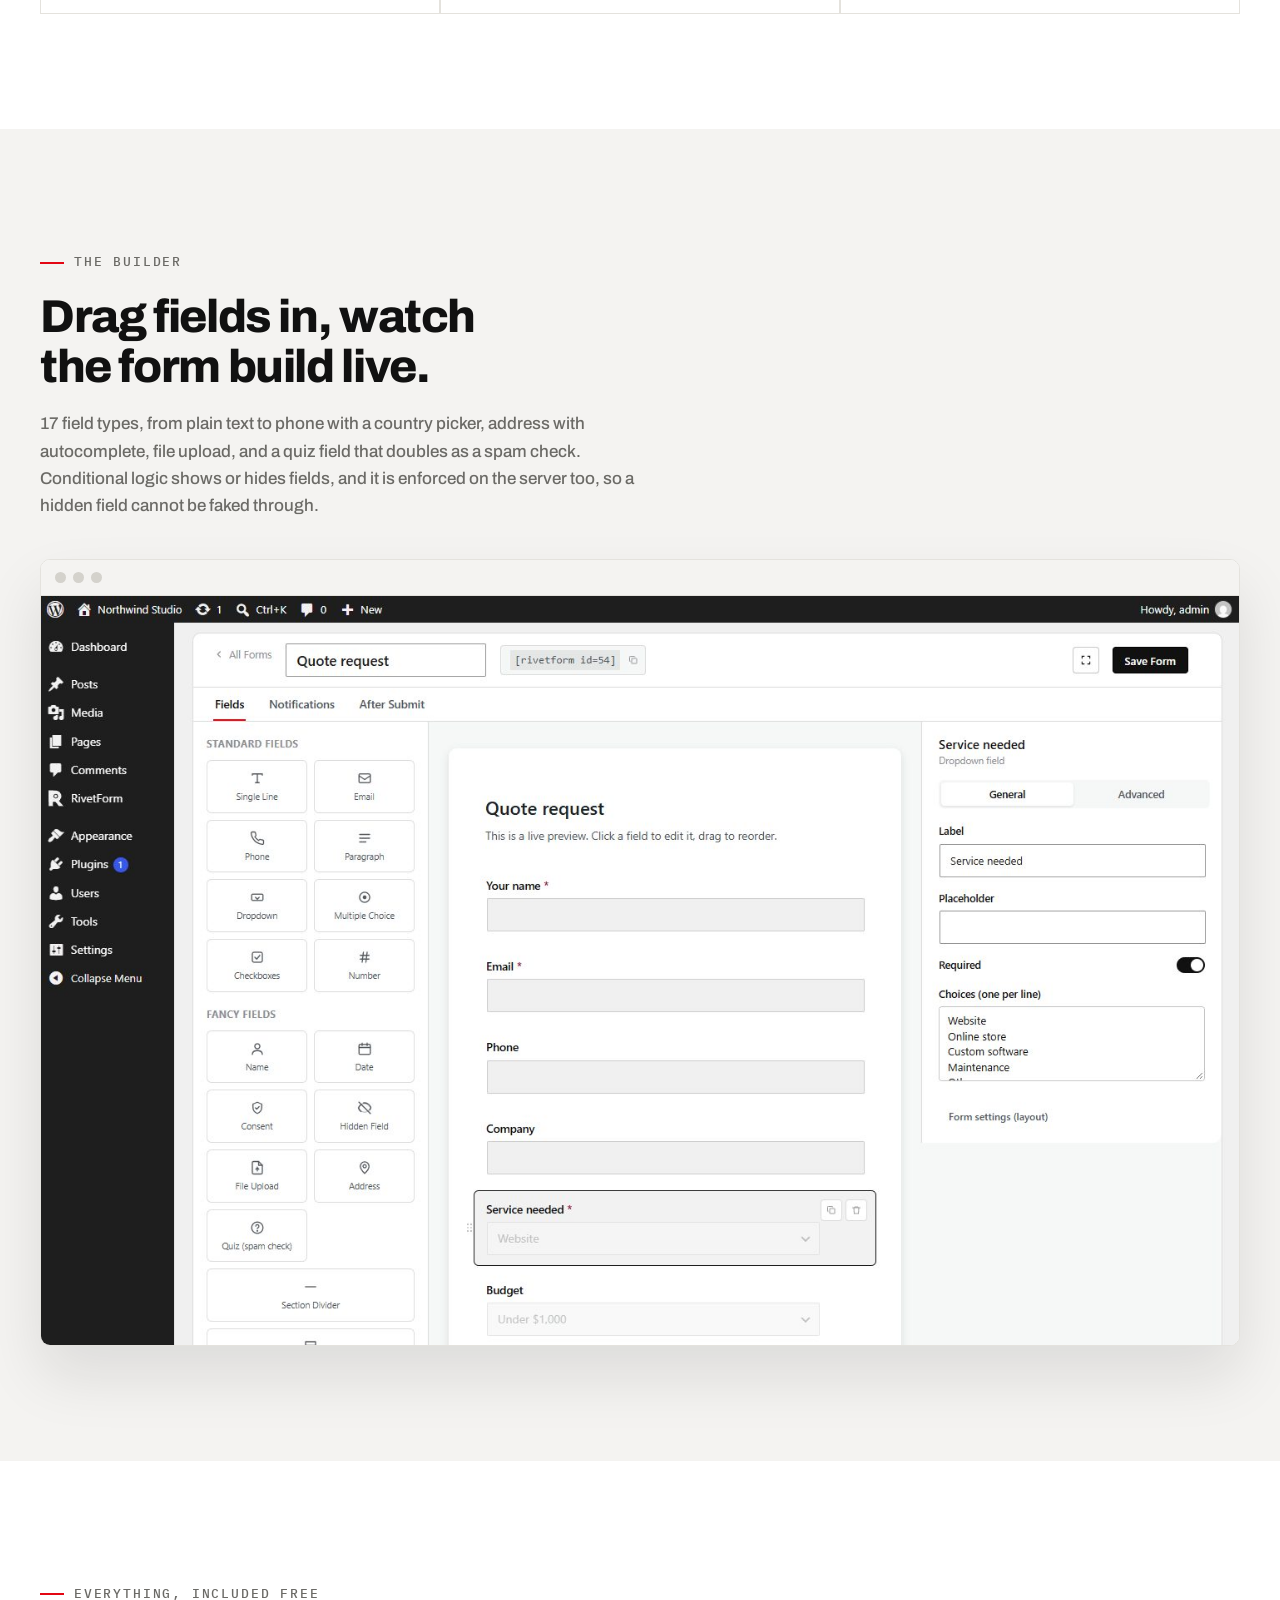
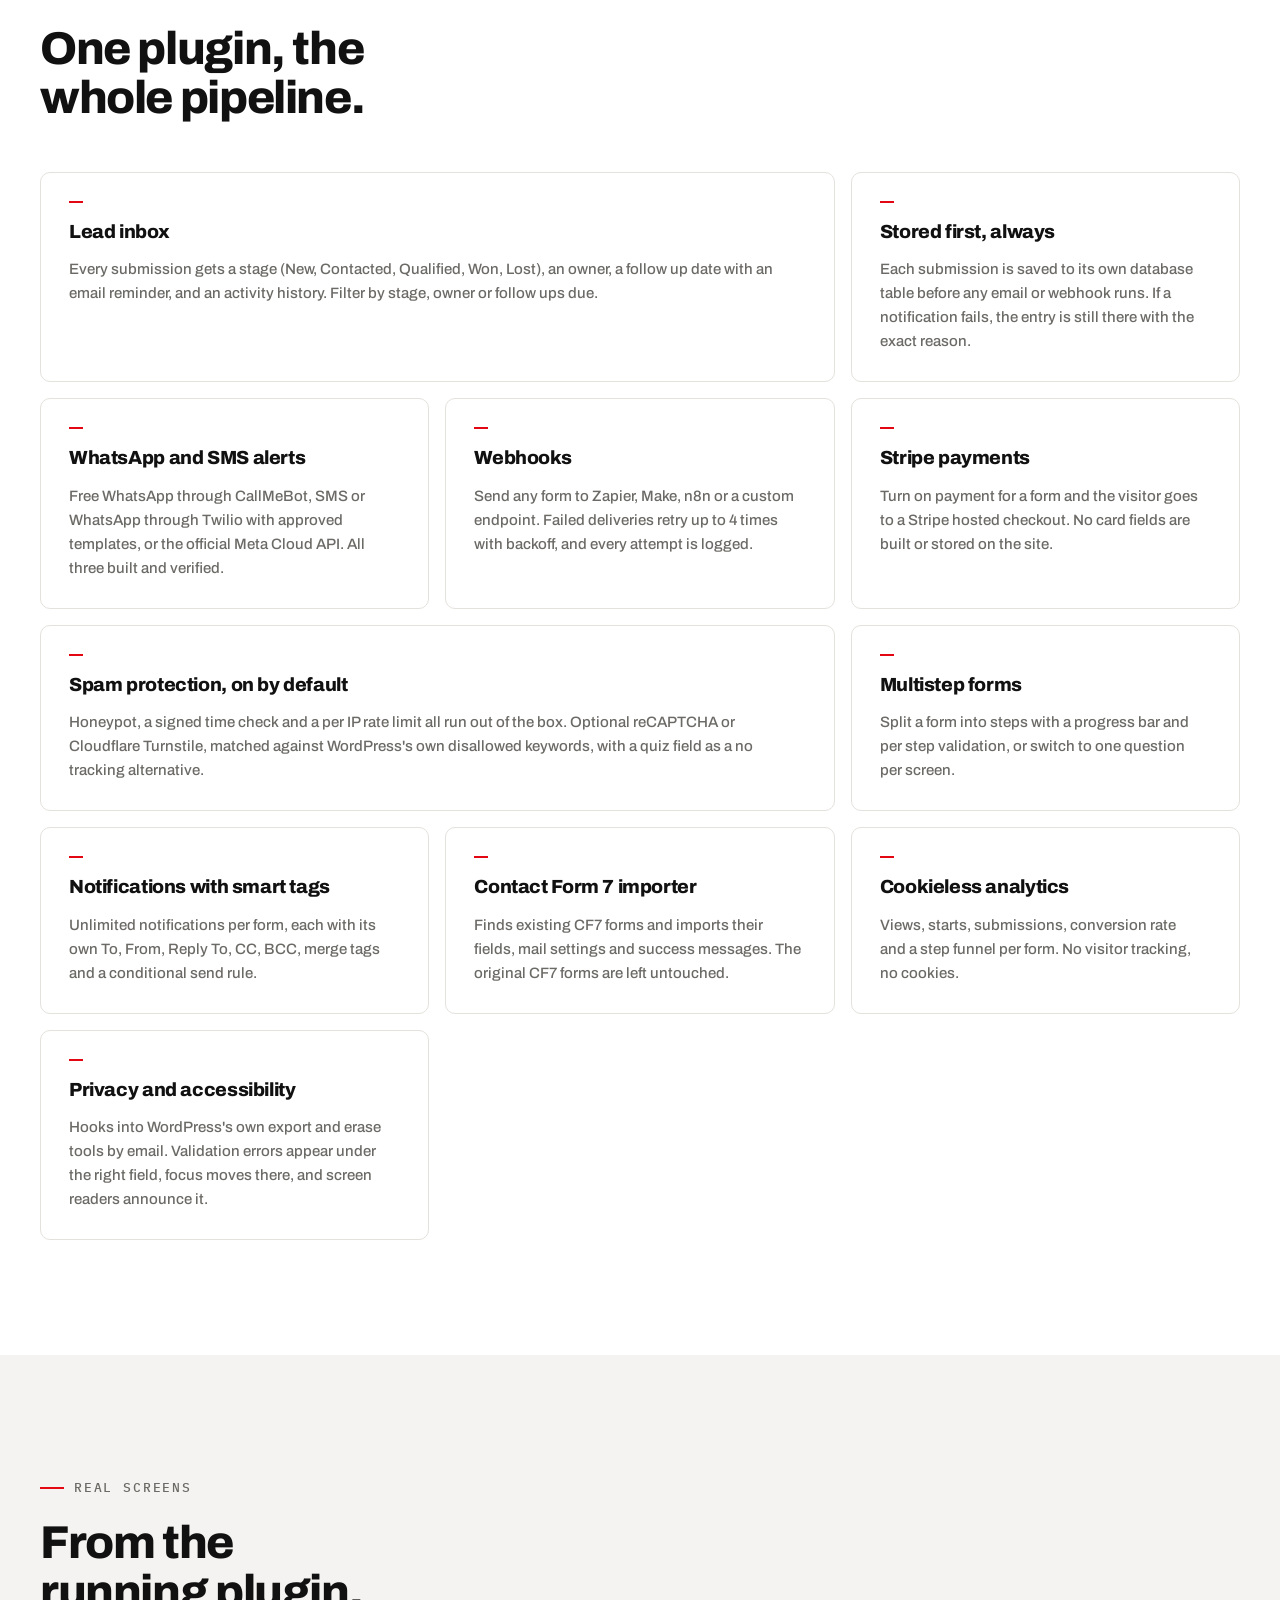
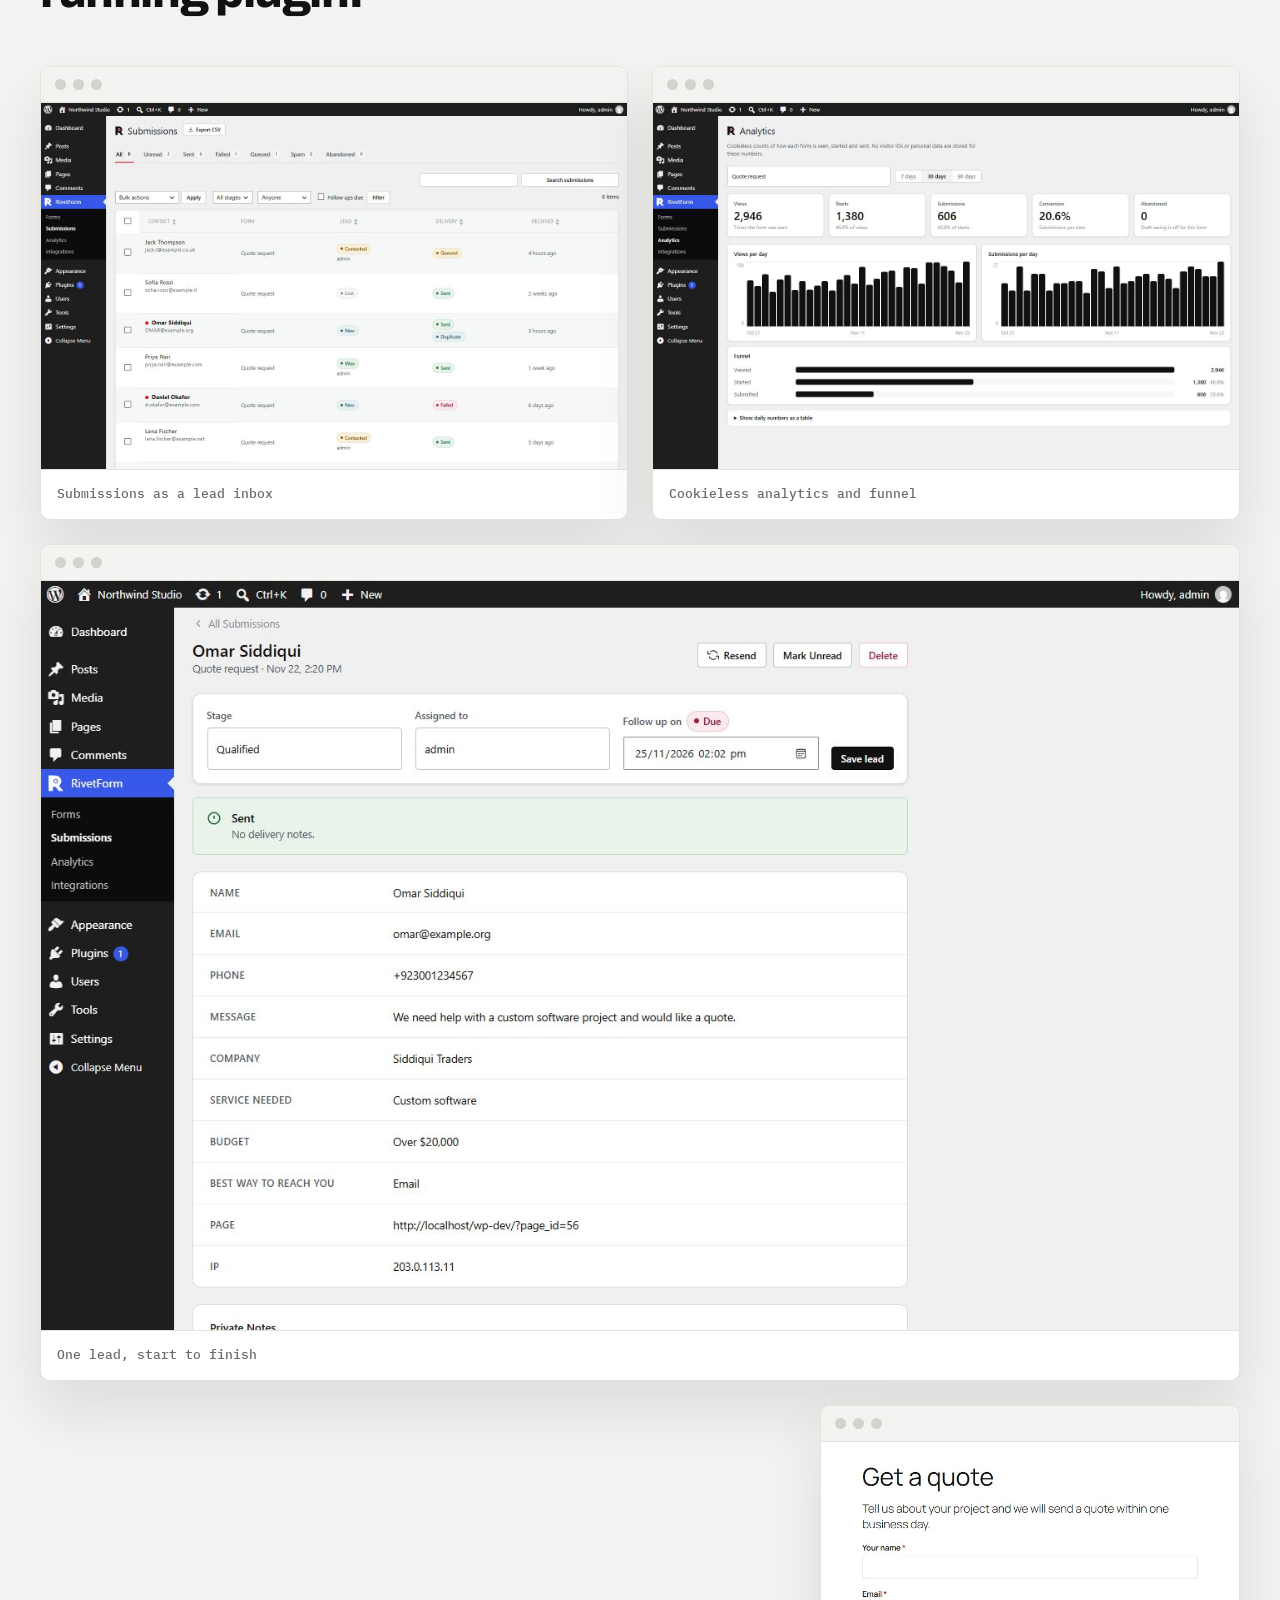
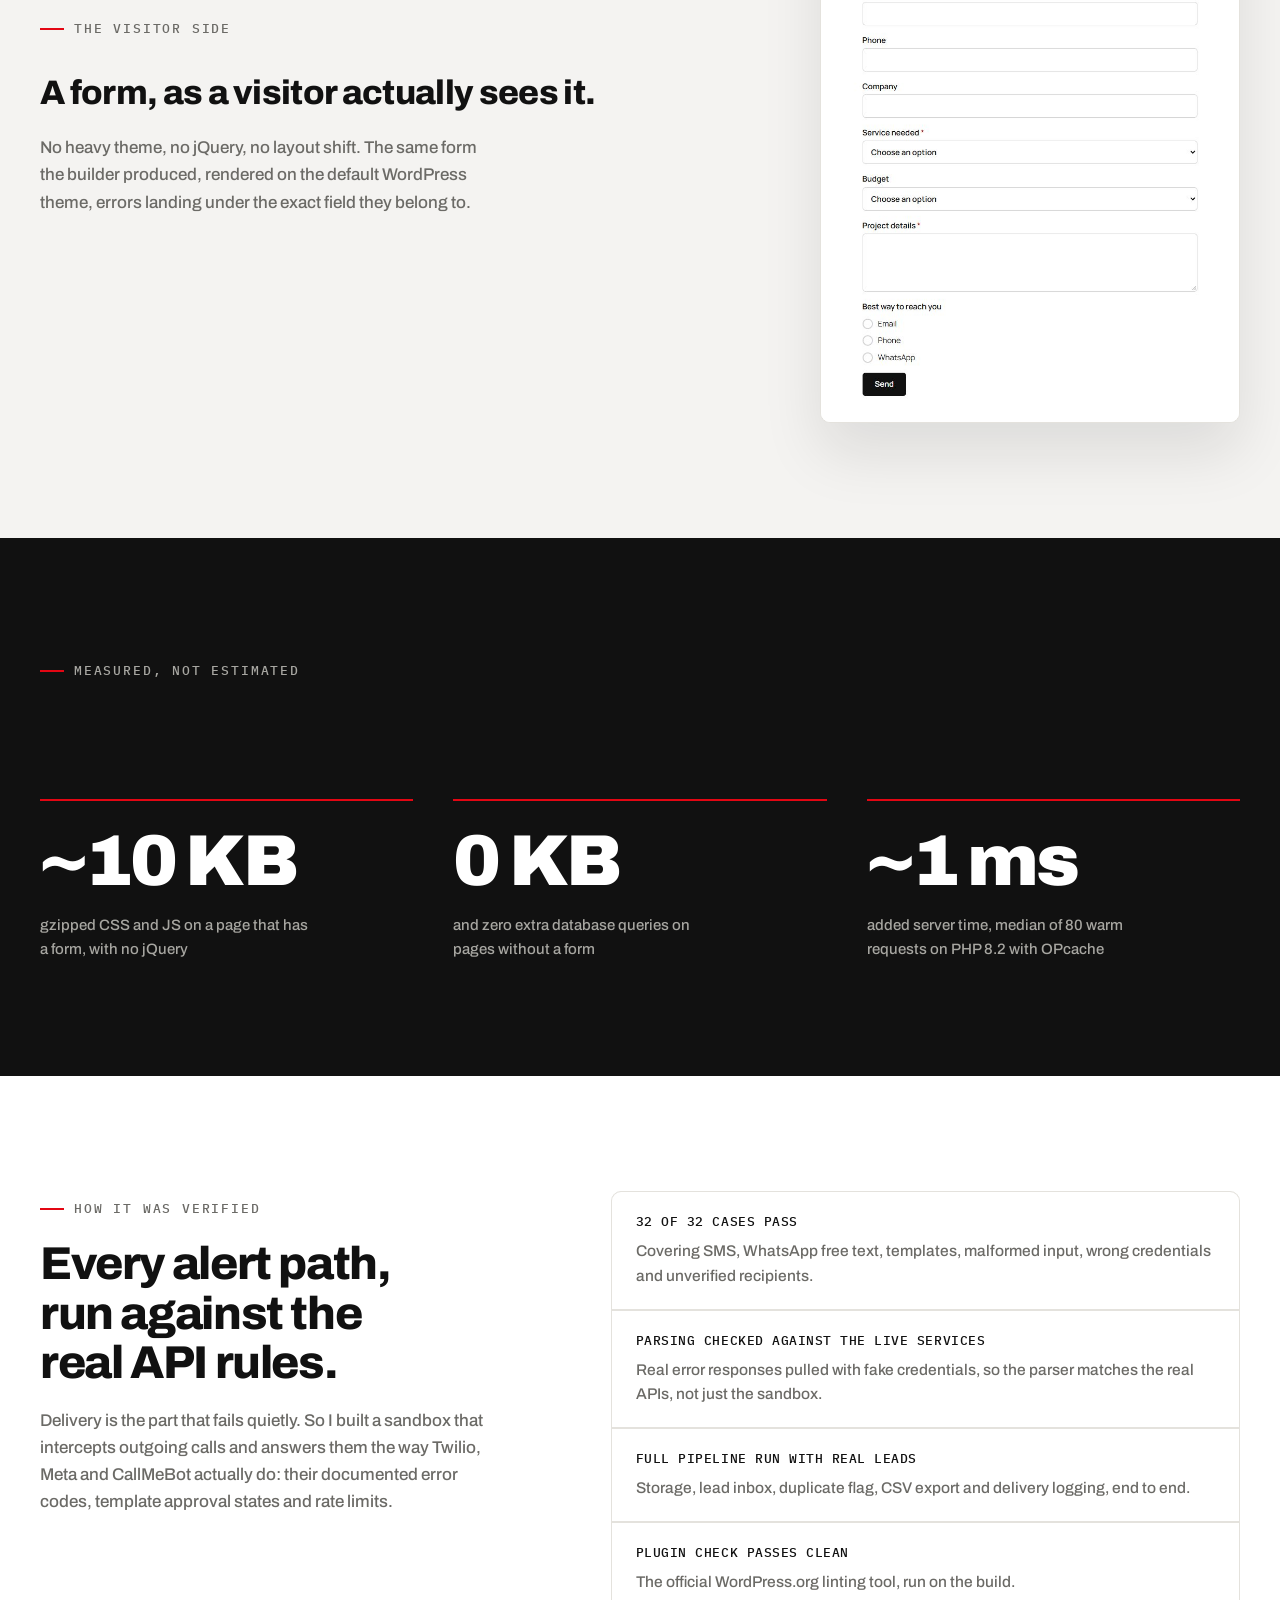
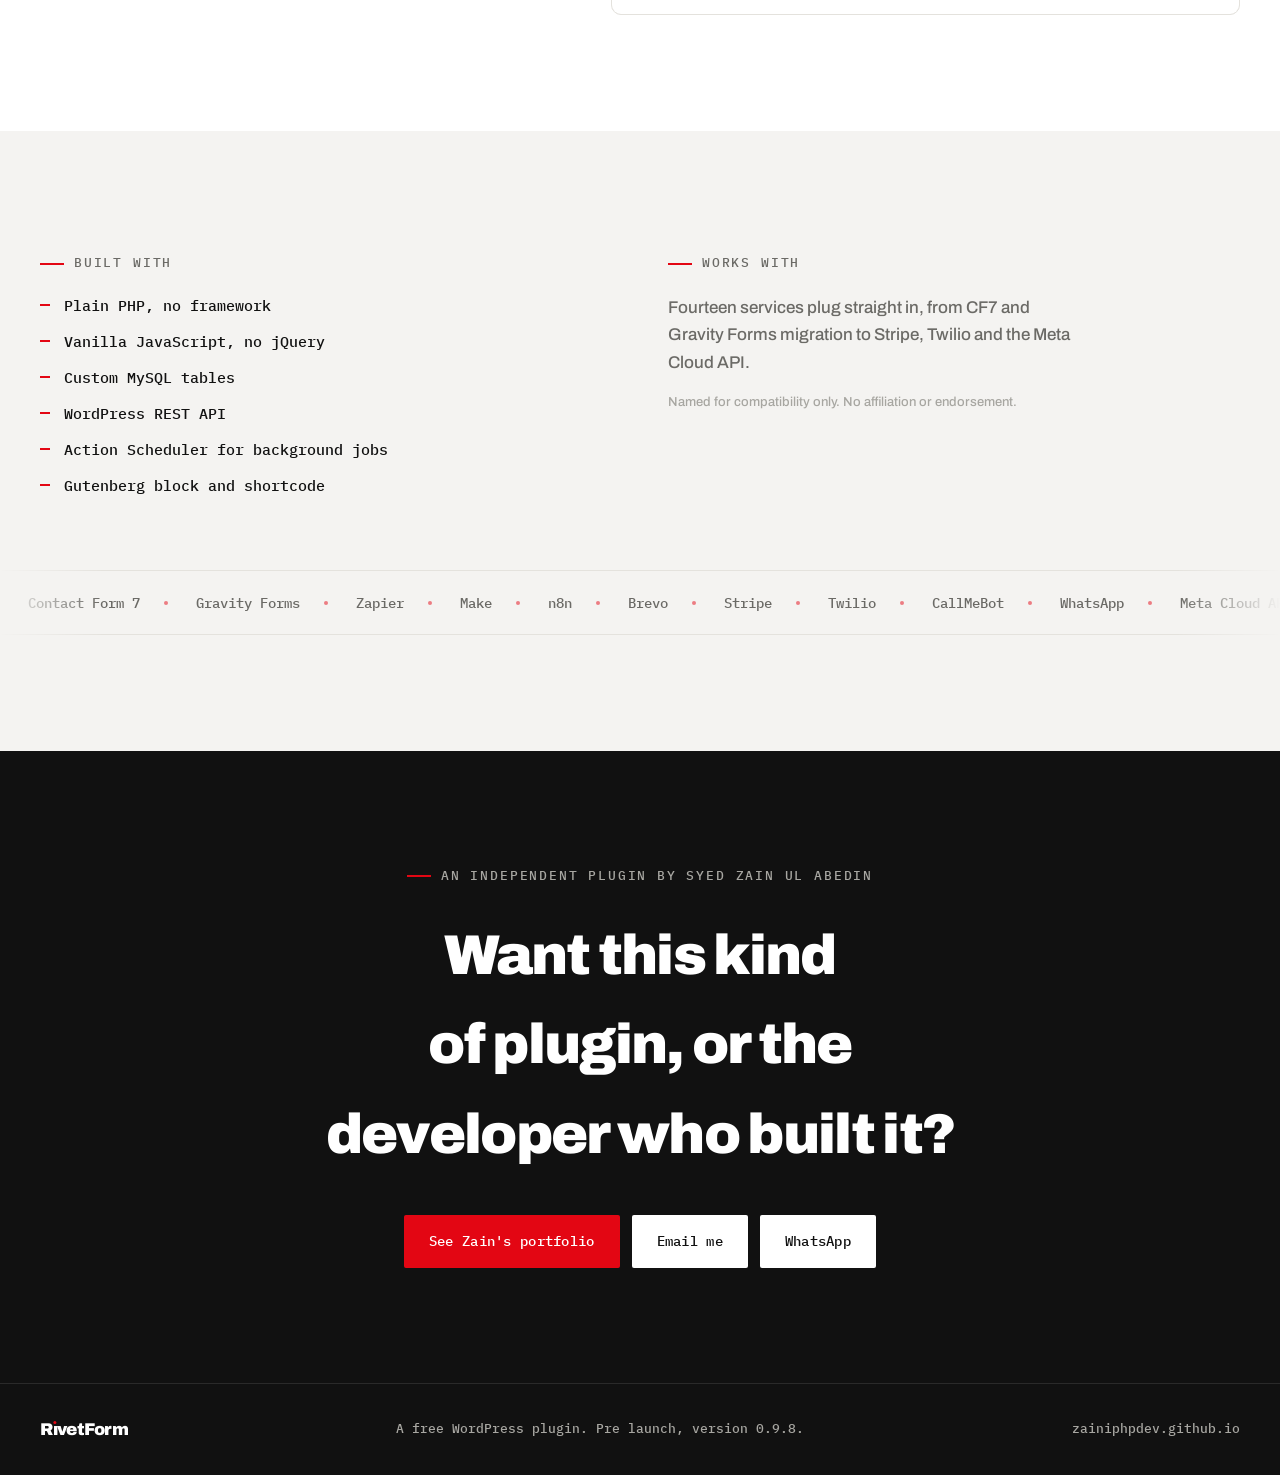
==== commit 1ce96416: "RivetForm hero: top-align form card with the heading Switch the hero grid to align-items start so th" ====
--- a/rivetform/index.html
+++ b/rivetform/index.html
@@ -21,7 +21,7 @@
   <link rel="preconnect" href="https://fonts.googleapis.com">
   <link rel="preconnect" href="https://fonts.gstatic.com" crossorigin>
   <link href="https://fonts.googleapis.com/css2?family=Archivo:wght@500;600;700;800;900&family=IBM+Plex+Mono:wght@400;500;600&display=swap" rel="stylesheet">
-  <link rel="stylesheet" href="style.css?v=5">
+  <link rel="stylesheet" href="style.css?v=6">
   <script type="application/ld+json">
   {"@context":"https://schema.org","@type":"SoftwareApplication","name":"RivetForm","applicationCategory":"WordPress Plugin","operatingSystem":"WordPress","offers":{"@type":"Offer","price":"0","priceCurrency":"USD"},"creator":{"@type":"Person","name":"Syed Zain Ul Abedin","url":"https://zainiphpdev.github.io/"}}
   </script>
--- a/rivetform/style.css
+++ b/rivetform/style.css
@@ -89,9 +89,9 @@
 @media (prefers-reduced-motion: reduce) { .hero__stream { display: none; } }
 
 /* Hero two-column layout */
-.hero__grid { display: grid; grid-template-columns: minmax(0, 1fr) 360px; gap: clamp(32px, 5vw, 80px); align-items: center; }
+.hero__grid { display: grid; grid-template-columns: minmax(0, 1fr) 360px; gap: clamp(32px, 5vw, 80px); align-items: start; }
 .hero__copy { min-width: 0; }
-.hero__aside { align-self: center; }
+.hero__aside { align-self: start; }
 
 /* Self-filling form card */
 .formcard { position: relative; width: 100%; max-width: 340px; margin-left: auto; background: var(--white); color: var(--ink); border-radius: 14px; padding: 20px; box-shadow: 0 30px 70px rgba(0,0,0,0.5); overflow: hidden; }
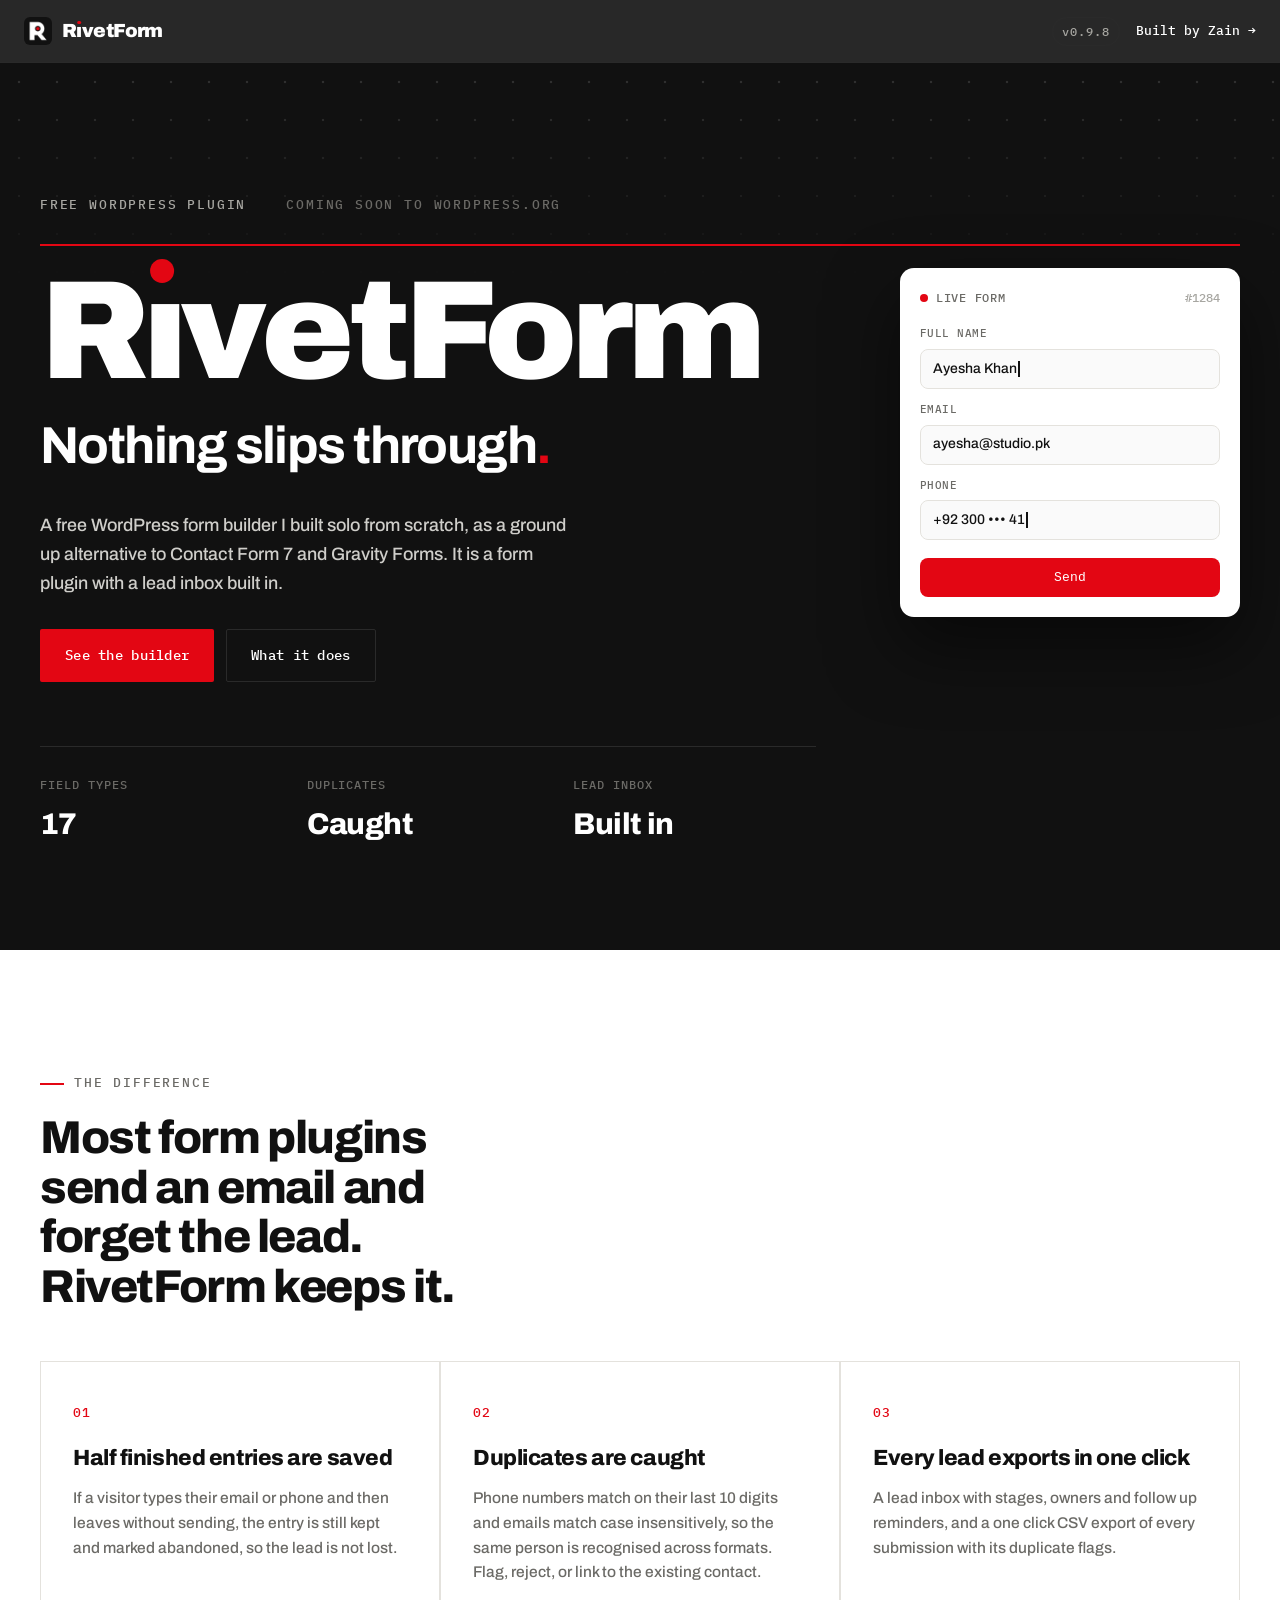
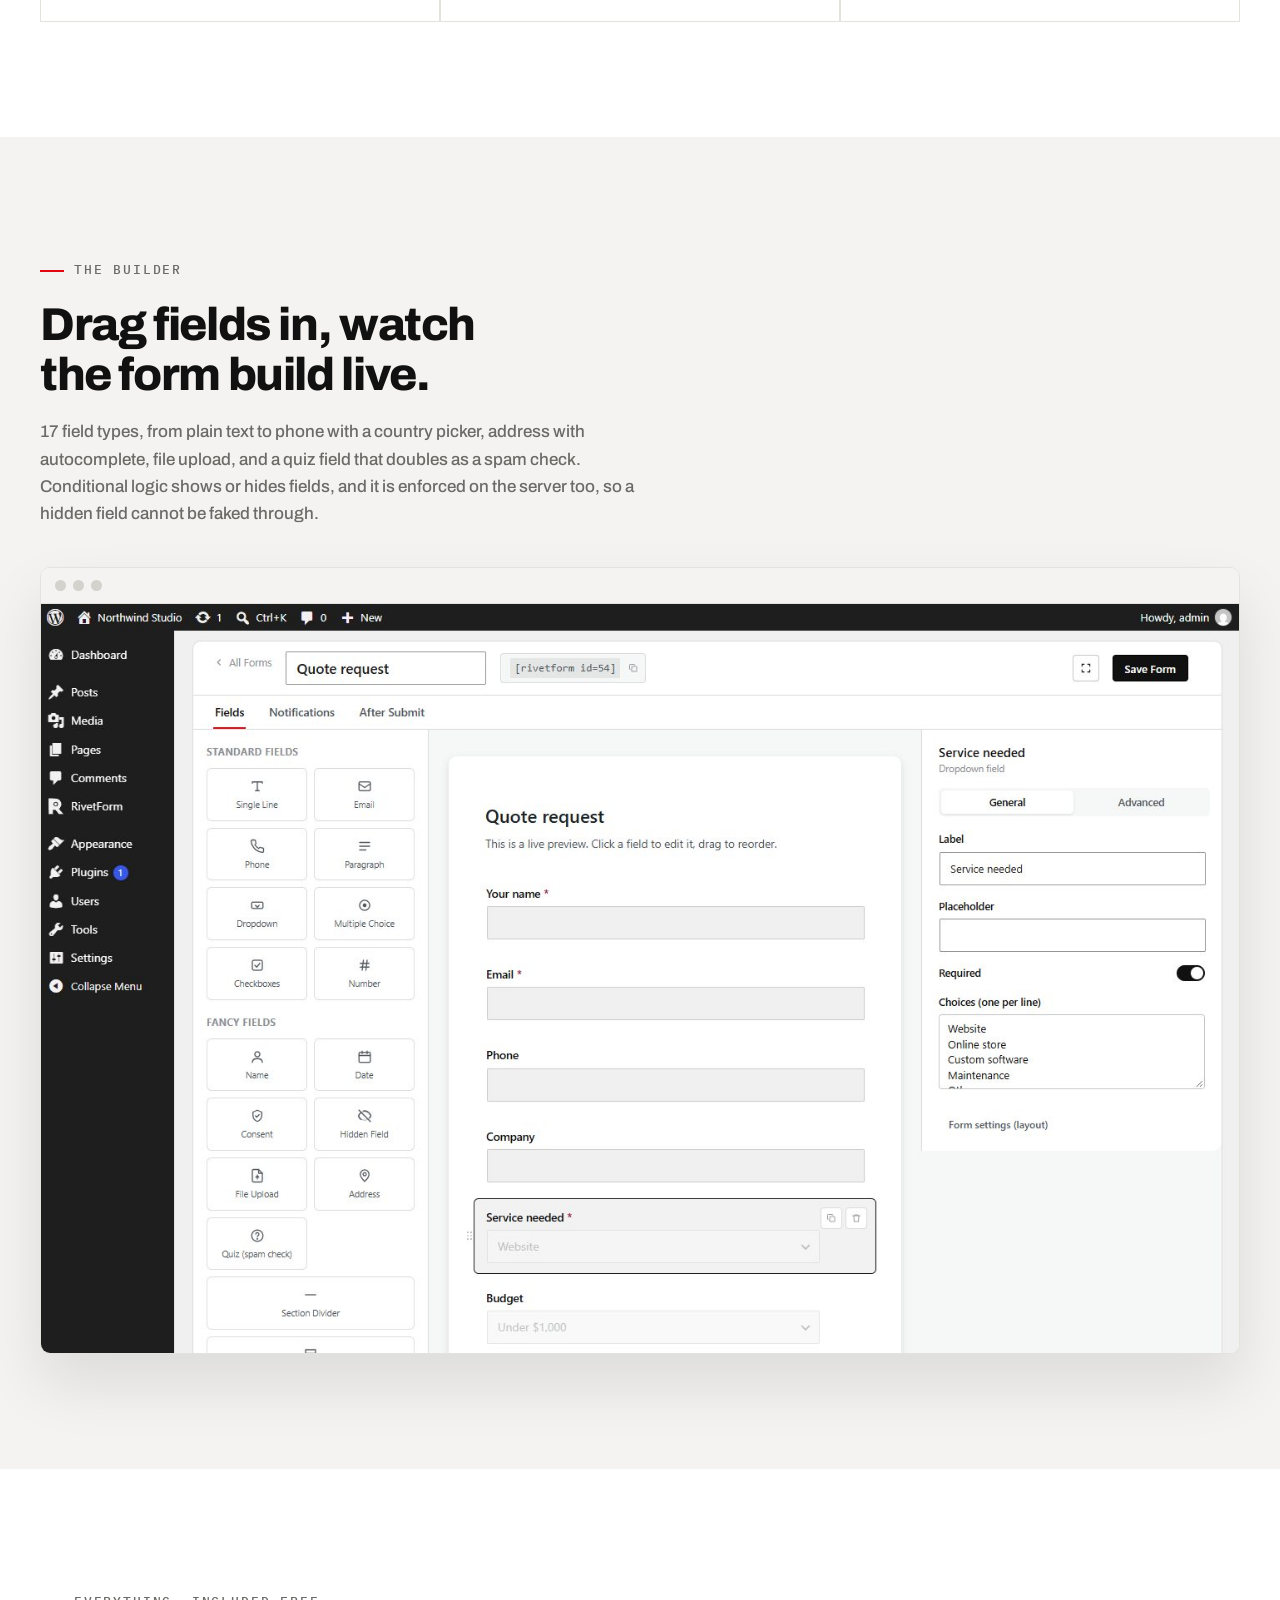
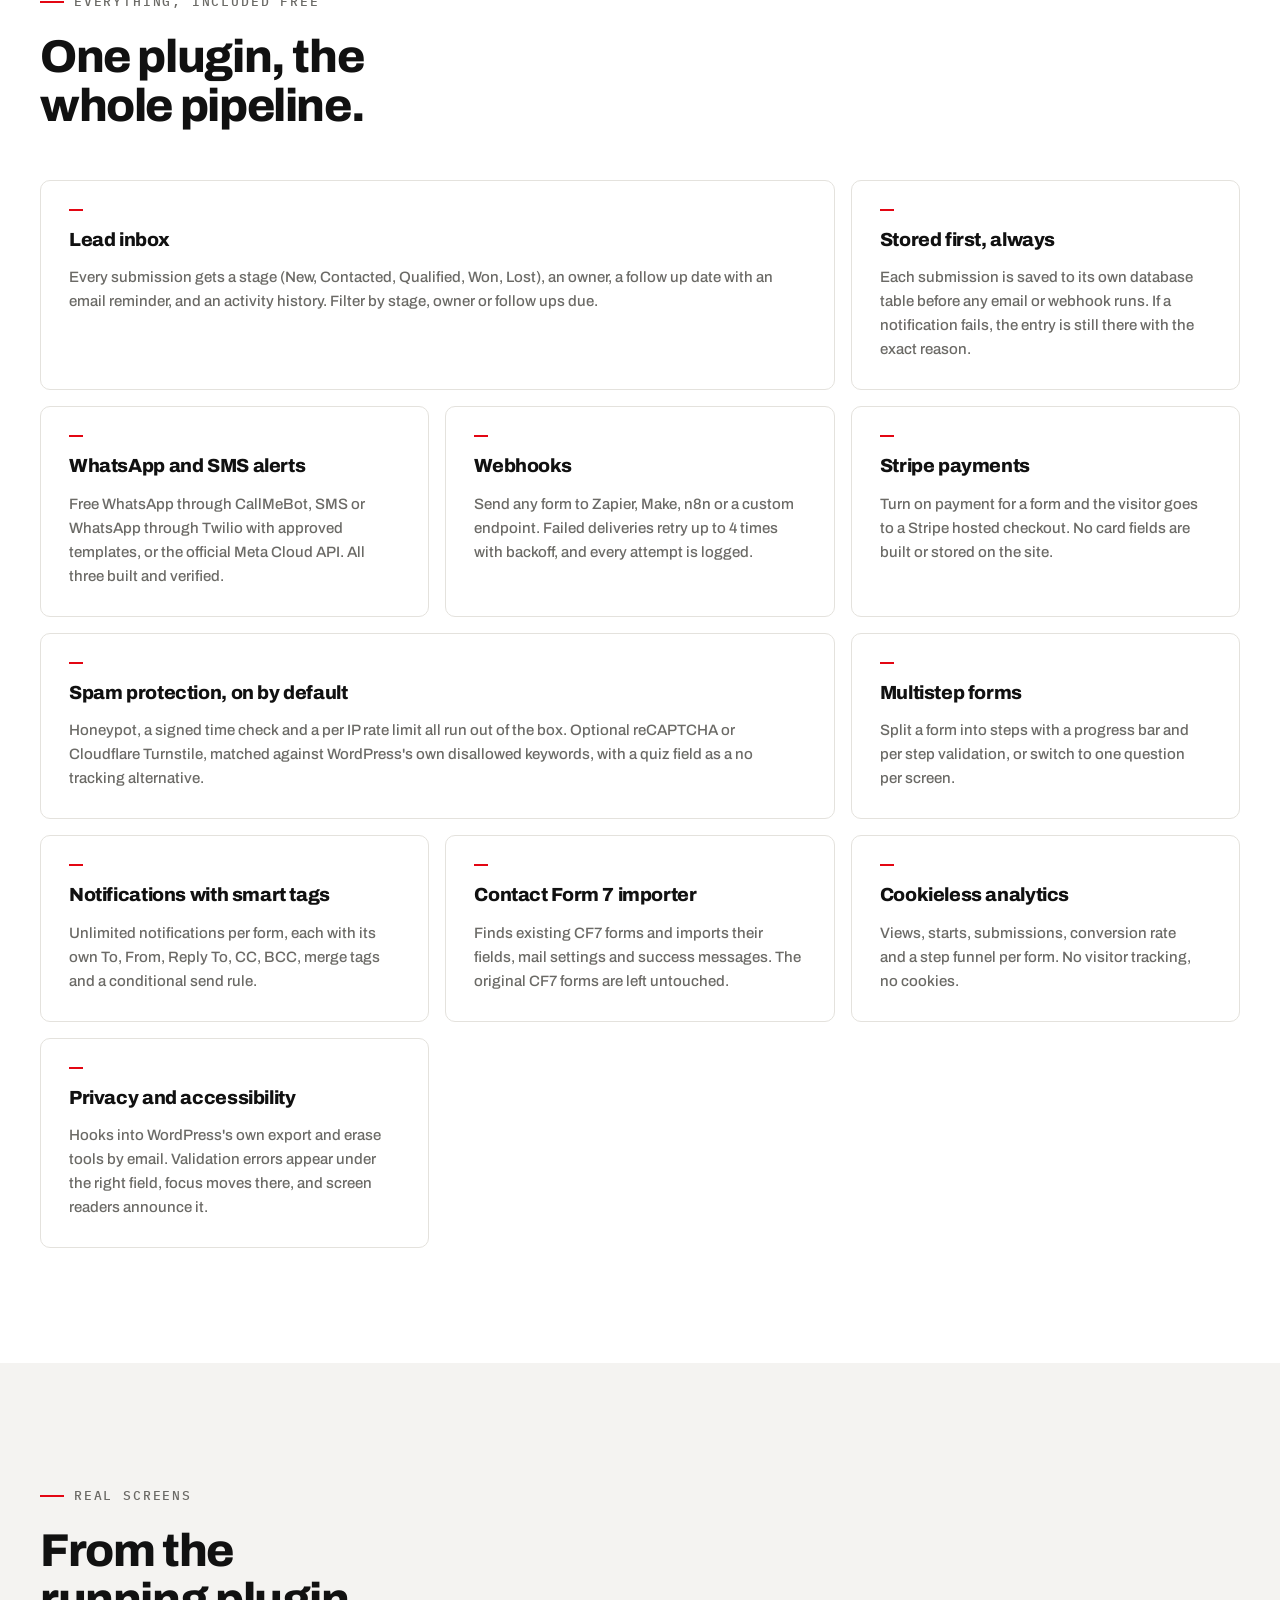
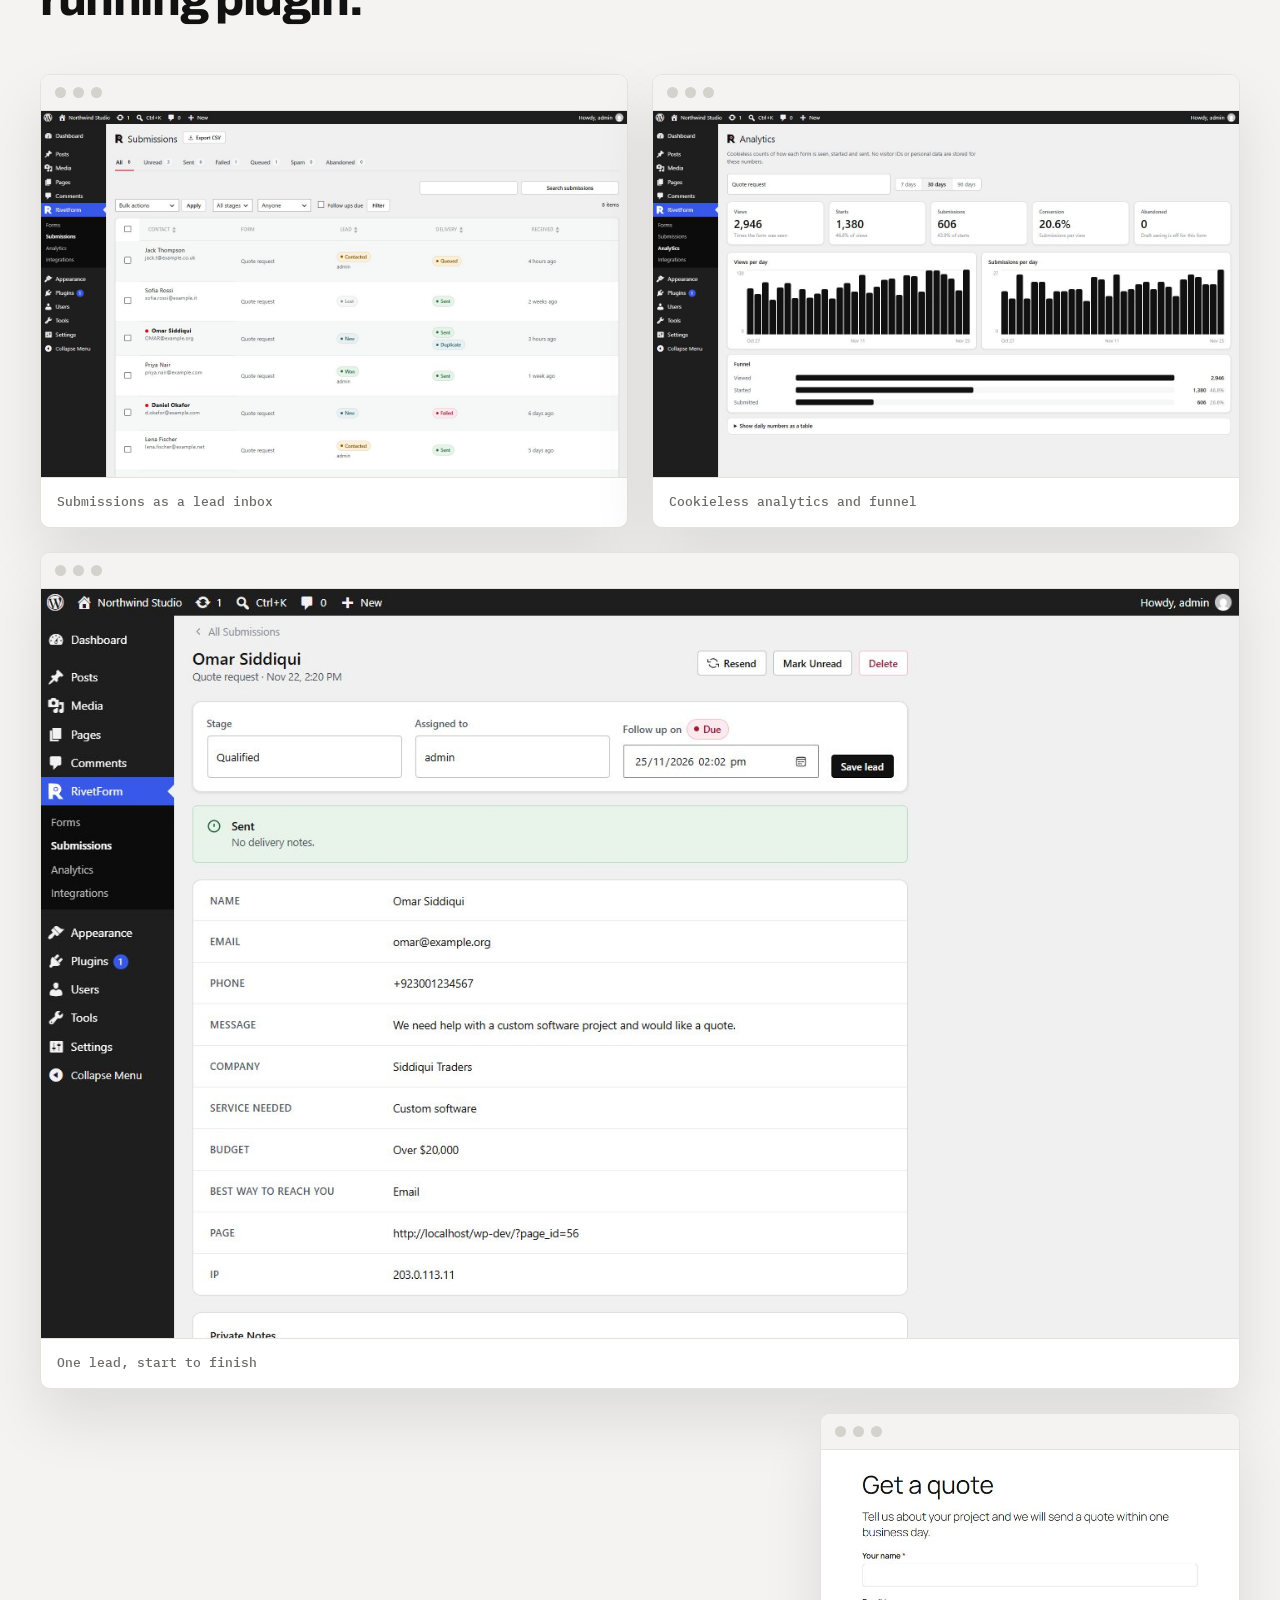
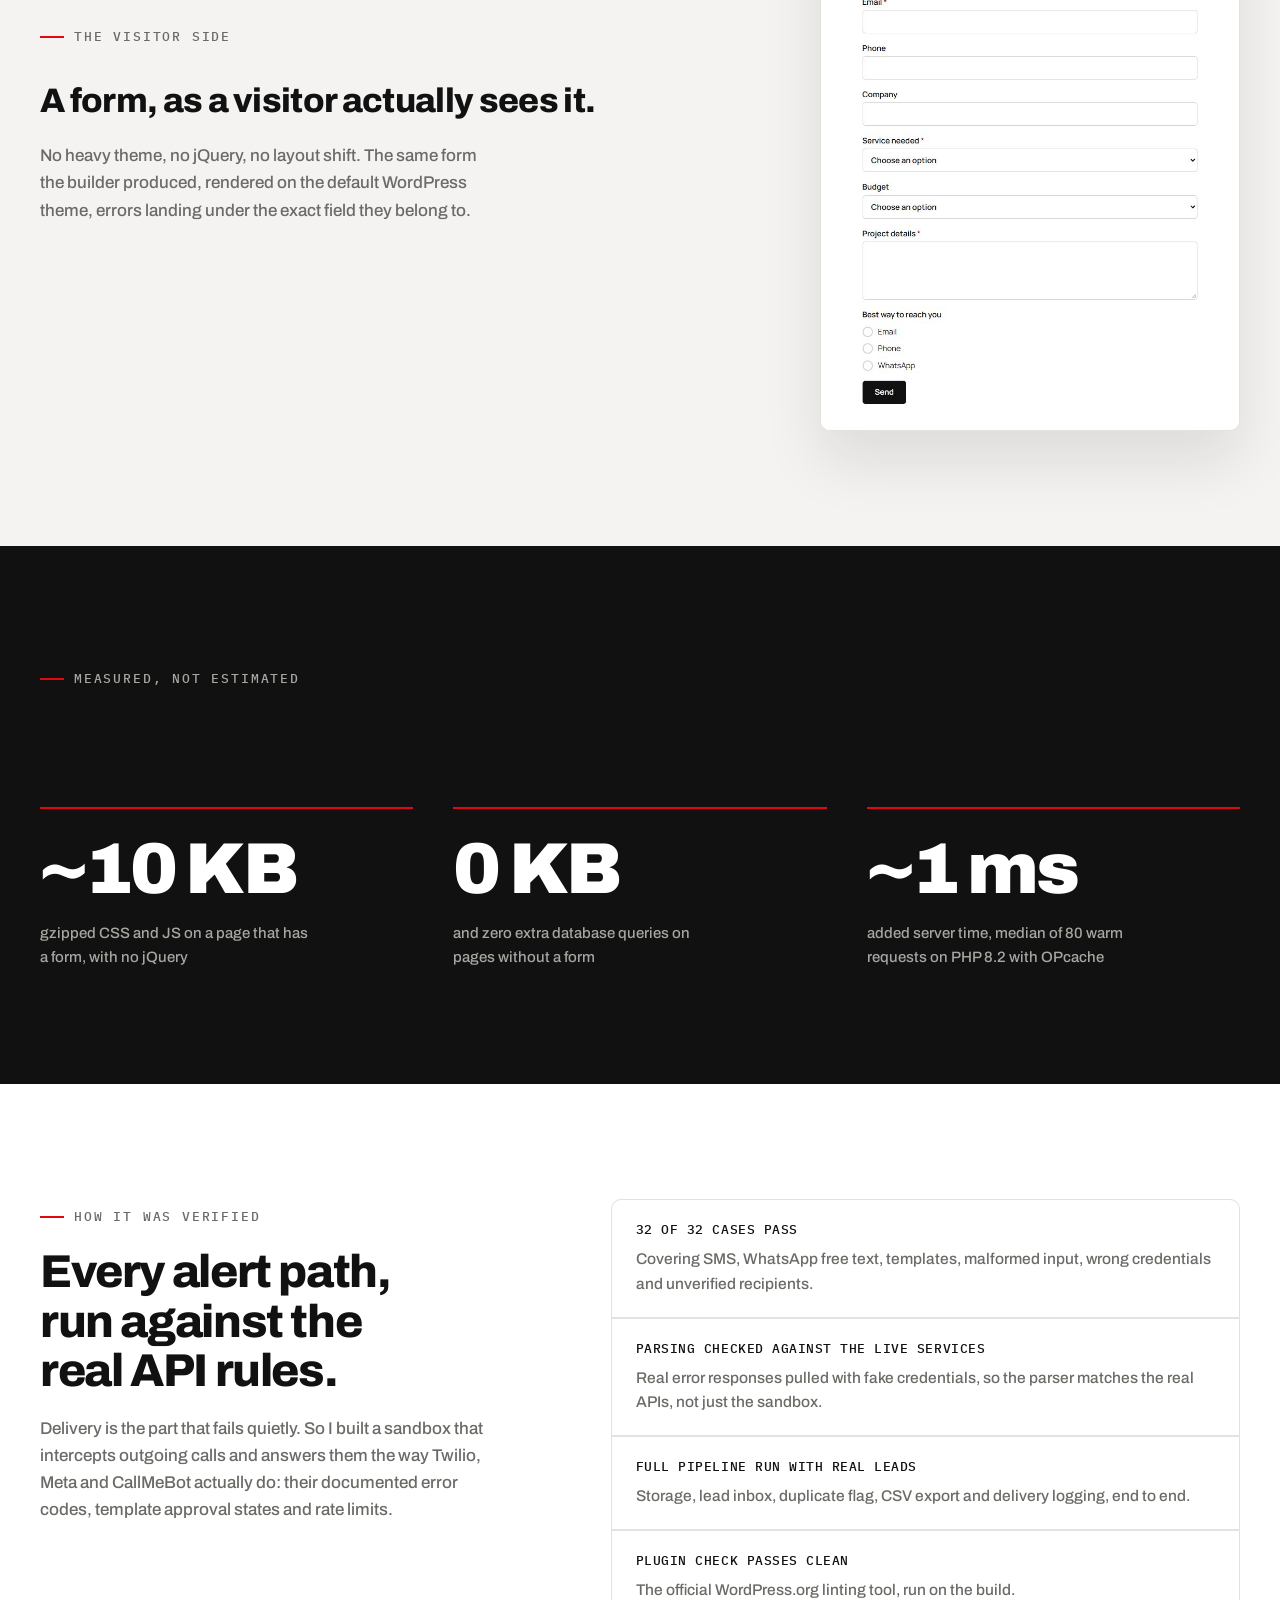
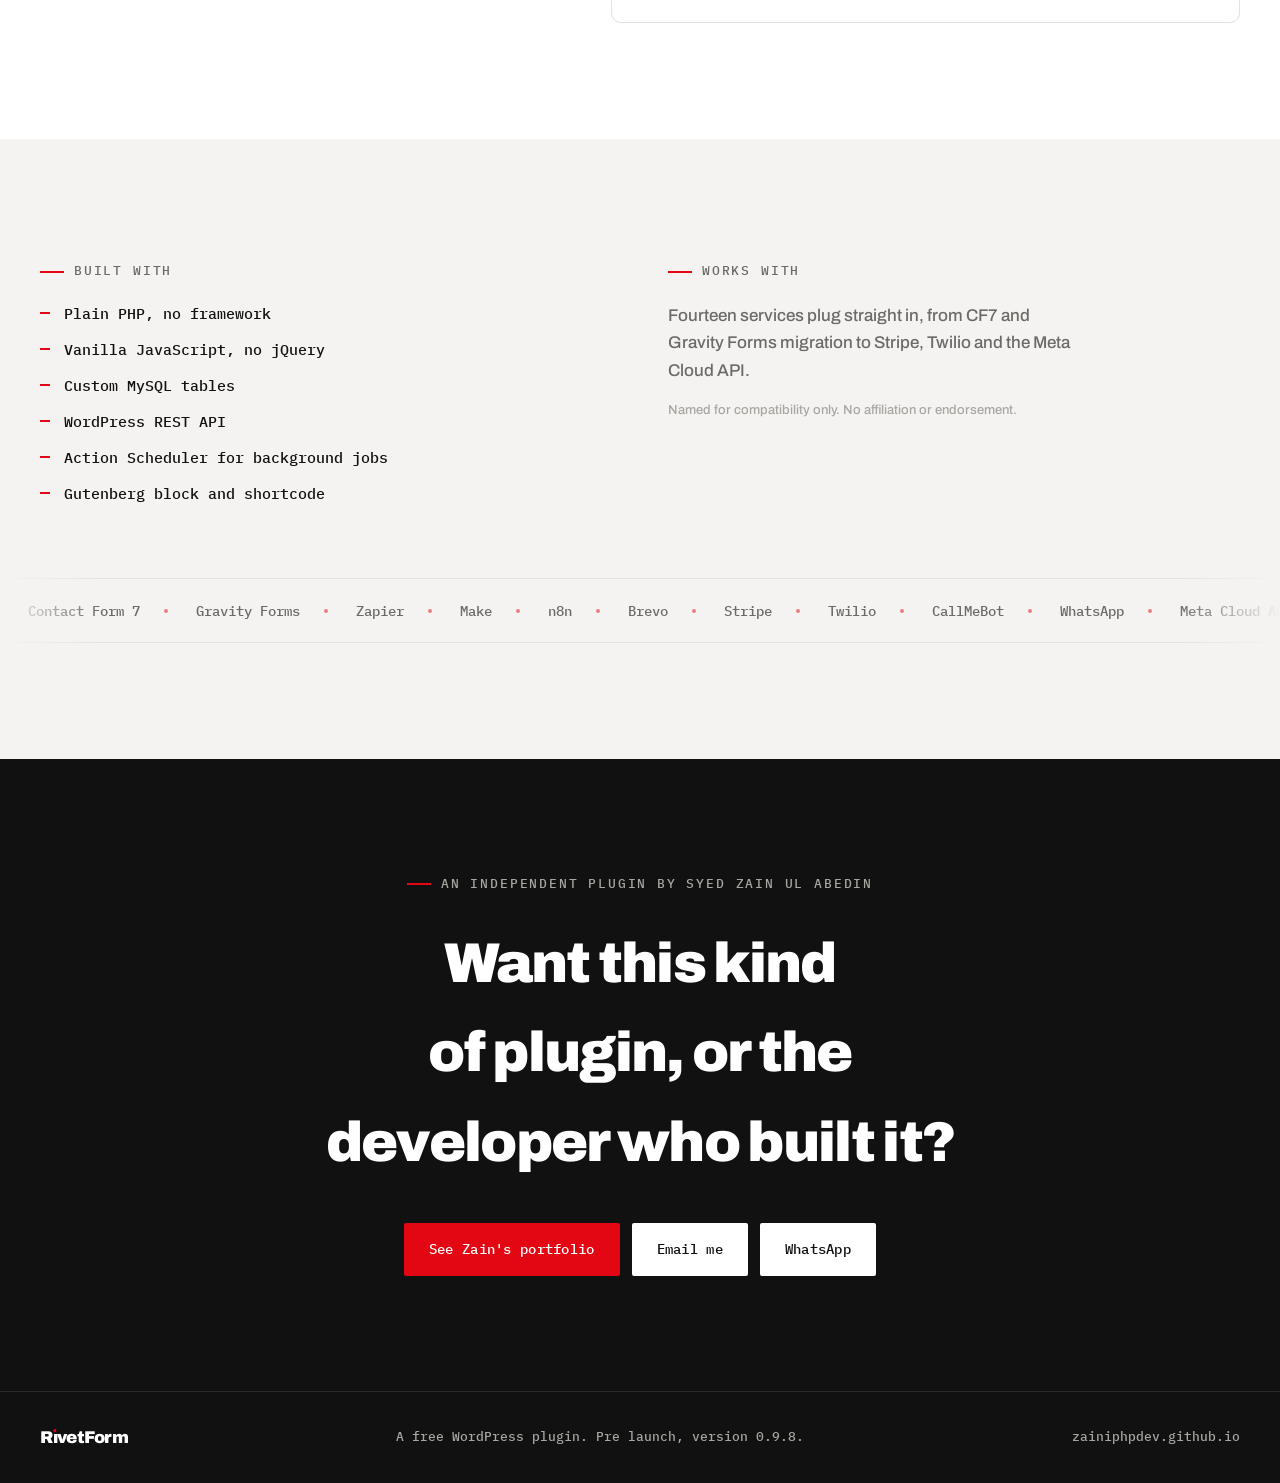
==== commit 83d6b920: "RivetForm hero: deliberate red rule, form card flush below it Add a full-width red rule under the ey" ====
--- a/rivetform/index.html
+++ b/rivetform/index.html
@@ -21,7 +21,7 @@
   <link rel="preconnect" href="https://fonts.googleapis.com">
   <link rel="preconnect" href="https://fonts.gstatic.com" crossorigin>
   <link href="https://fonts.googleapis.com/css2?family=Archivo:wght@500;600;700;800;900&family=IBM+Plex+Mono:wght@400;500;600&display=swap" rel="stylesheet">
-  <link rel="stylesheet" href="style.css?v=6">
+  <link rel="stylesheet" href="style.css?v=7">
   <script type="application/ld+json">
   {"@context":"https://schema.org","@type":"SoftwareApplication","name":"RivetForm","applicationCategory":"WordPress Plugin","operatingSystem":"WordPress","offers":{"@type":"Offer","price":"0","priceCurrency":"USD"},"creator":{"@type":"Person","name":"Syed Zain Ul Abedin","url":"https://zainiphpdev.github.io/"}}
   </script>
@@ -46,16 +46,17 @@
     <section class="hero" id="top">
       <div class="hero__dots" aria-hidden="true"></div>
       <div class="hero__stream" aria-hidden="true">
-        <i style="top:28px;animation-duration:7.5s;animation-delay:-1s"></i>
-        <i style="top:66px;animation-duration:9.5s;animation-delay:-4s"></i>
-        <i style="top:104px;animation-duration:6.5s;animation-delay:-2.5s"></i>
-        <i style="top:150px;animation-duration:11s;animation-delay:-0.5s"></i>
-        <i style="top:188px;animation-duration:8.5s;animation-delay:-6s"></i>
+        <i style="top:16px;animation-duration:7.5s;animation-delay:-1s"></i>
+        <i style="top:40px;animation-duration:9.5s;animation-delay:-4s"></i>
+        <i style="top:62px;animation-duration:6.5s;animation-delay:-2.5s"></i>
+        <i style="top:86px;animation-duration:11s;animation-delay:-0.5s"></i>
+        <i style="top:108px;animation-duration:8.5s;animation-delay:-6s"></i>
       </div>
       <div class="wrap">
         <div class="hero__grid">
+          <p class="eyebrow reveal"><span>Free WordPress plugin</span><span class="eyebrow__r">Coming soon to WordPress.org</span></p>
+          <span class="hero__rule reveal" aria-hidden="true"></span>
           <div class="hero__copy">
-            <p class="eyebrow reveal"><span>Free WordPress plugin</span><span class="eyebrow__r">Coming soon to WordPress.org</span></p>
             <h1 class="hero__mark reveal">R<span class="mark__i mark__i--xl">ı</span>vetForm</h1>
             <p class="hero__tag reveal">Nothing slips through<span class="red">.</span></p>
             <p class="hero__sub reveal">A free WordPress form builder I built solo from scratch, as a ground up alternative to Contact Form 7 and Gravity Forms. It is a form plugin with a lead inbox built in.</p>
--- a/rivetform/style.css
+++ b/rivetform/style.css
@@ -89,9 +89,13 @@
 @media (prefers-reduced-motion: reduce) { .hero__stream { display: none; } }
 
 /* Hero two-column layout */
-.hero__grid { display: grid; grid-template-columns: minmax(0, 1fr) 360px; gap: clamp(32px, 5vw, 80px); align-items: start; }
-.hero__copy { min-width: 0; }
-.hero__aside { align-self: start; }
+.hero__grid { display: grid; grid-template-columns: minmax(0, 1fr) 360px; column-gap: clamp(32px, 5vw, 80px); align-items: start; }
+.hero__grid > .eyebrow { grid-column: 1 / -1; margin-bottom: clamp(18px, 2.6vw, 28px); }
+.hero__rule { grid-column: 1 / -1; height: 2px; background: var(--red); margin-bottom: clamp(14px, 2vw, 22px); transform-origin: left; }
+.reveal.hero__rule { opacity: 1; transform: scaleX(0); }
+.reveal.hero__rule.in { transform: scaleX(1); }
+.hero__copy { grid-column: 1; min-width: 0; }
+.hero__aside { grid-column: 2; align-self: start; }
 
 /* Self-filling form card */
 .formcard { position: relative; width: 100%; max-width: 340px; margin-left: auto; background: var(--white); color: var(--ink); border-radius: 14px; padding: 20px; box-shadow: 0 30px 70px rgba(0,0,0,0.5); overflow: hidden; }
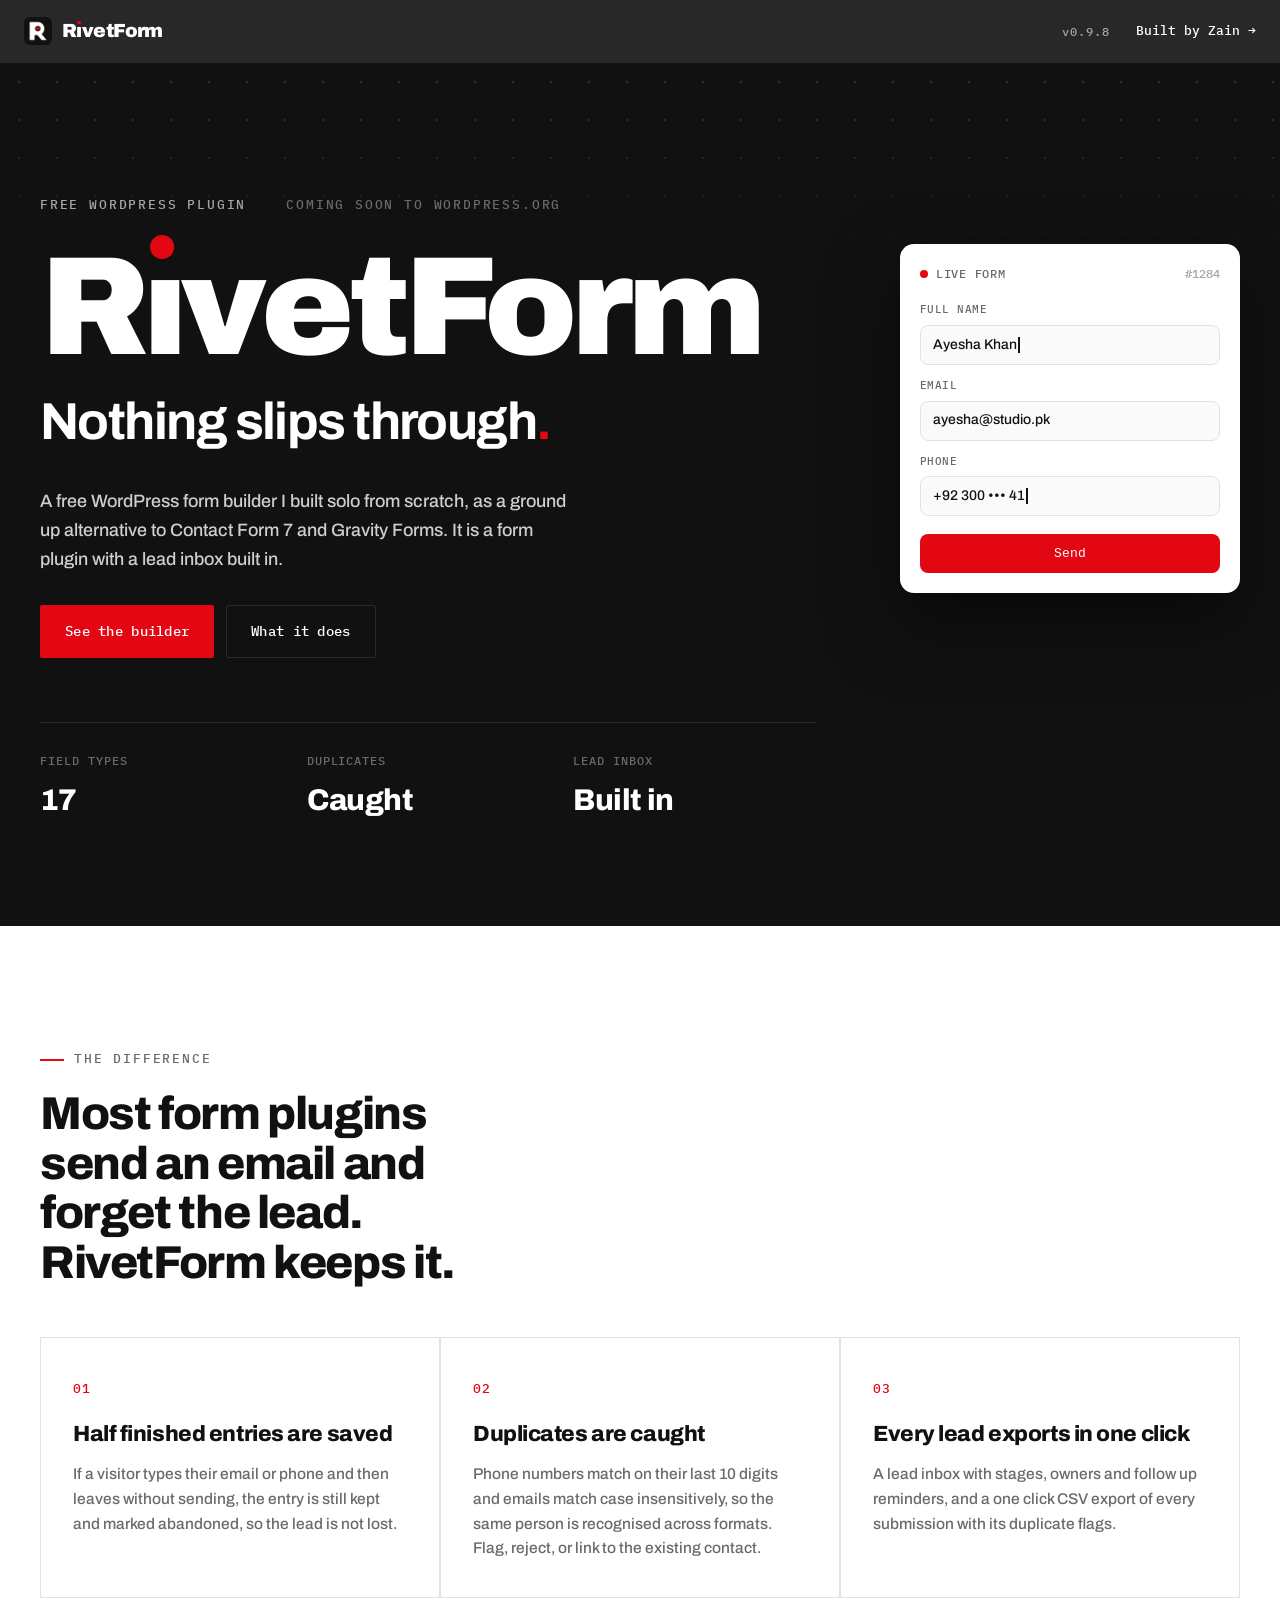
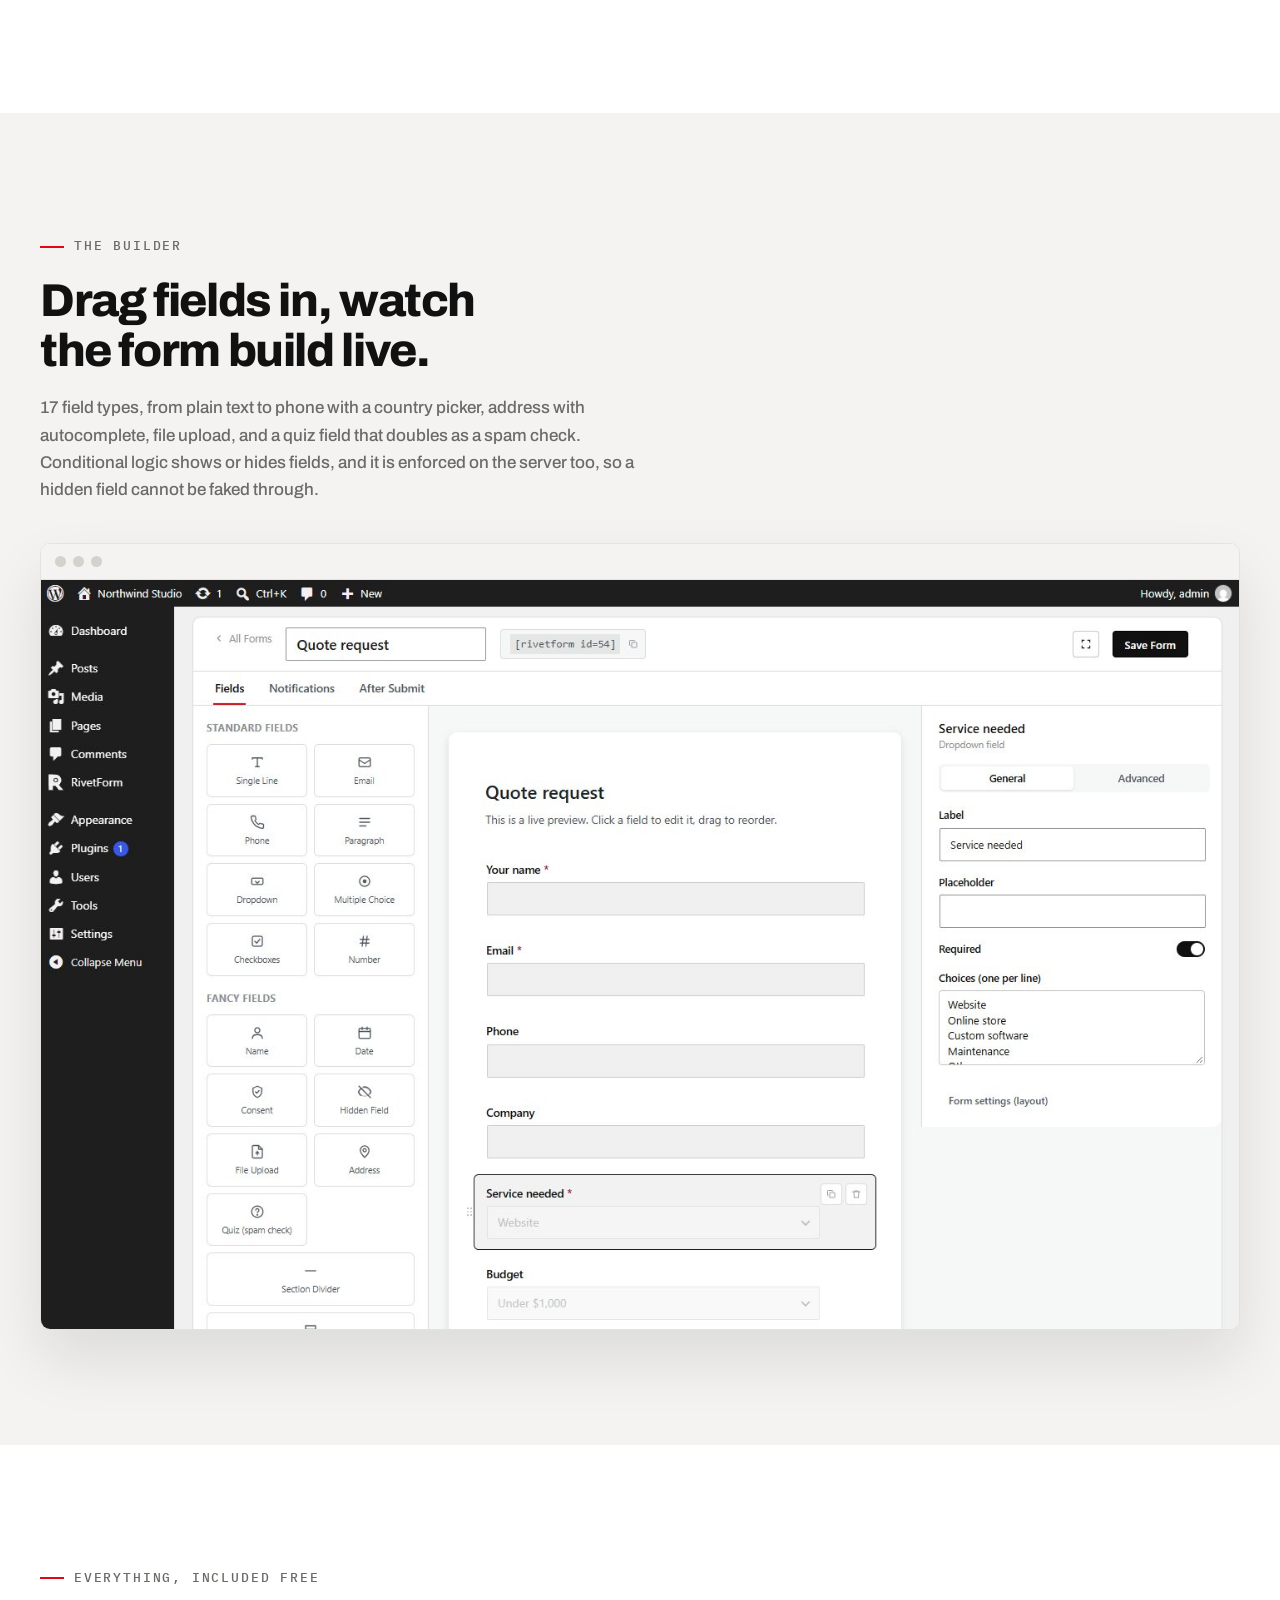
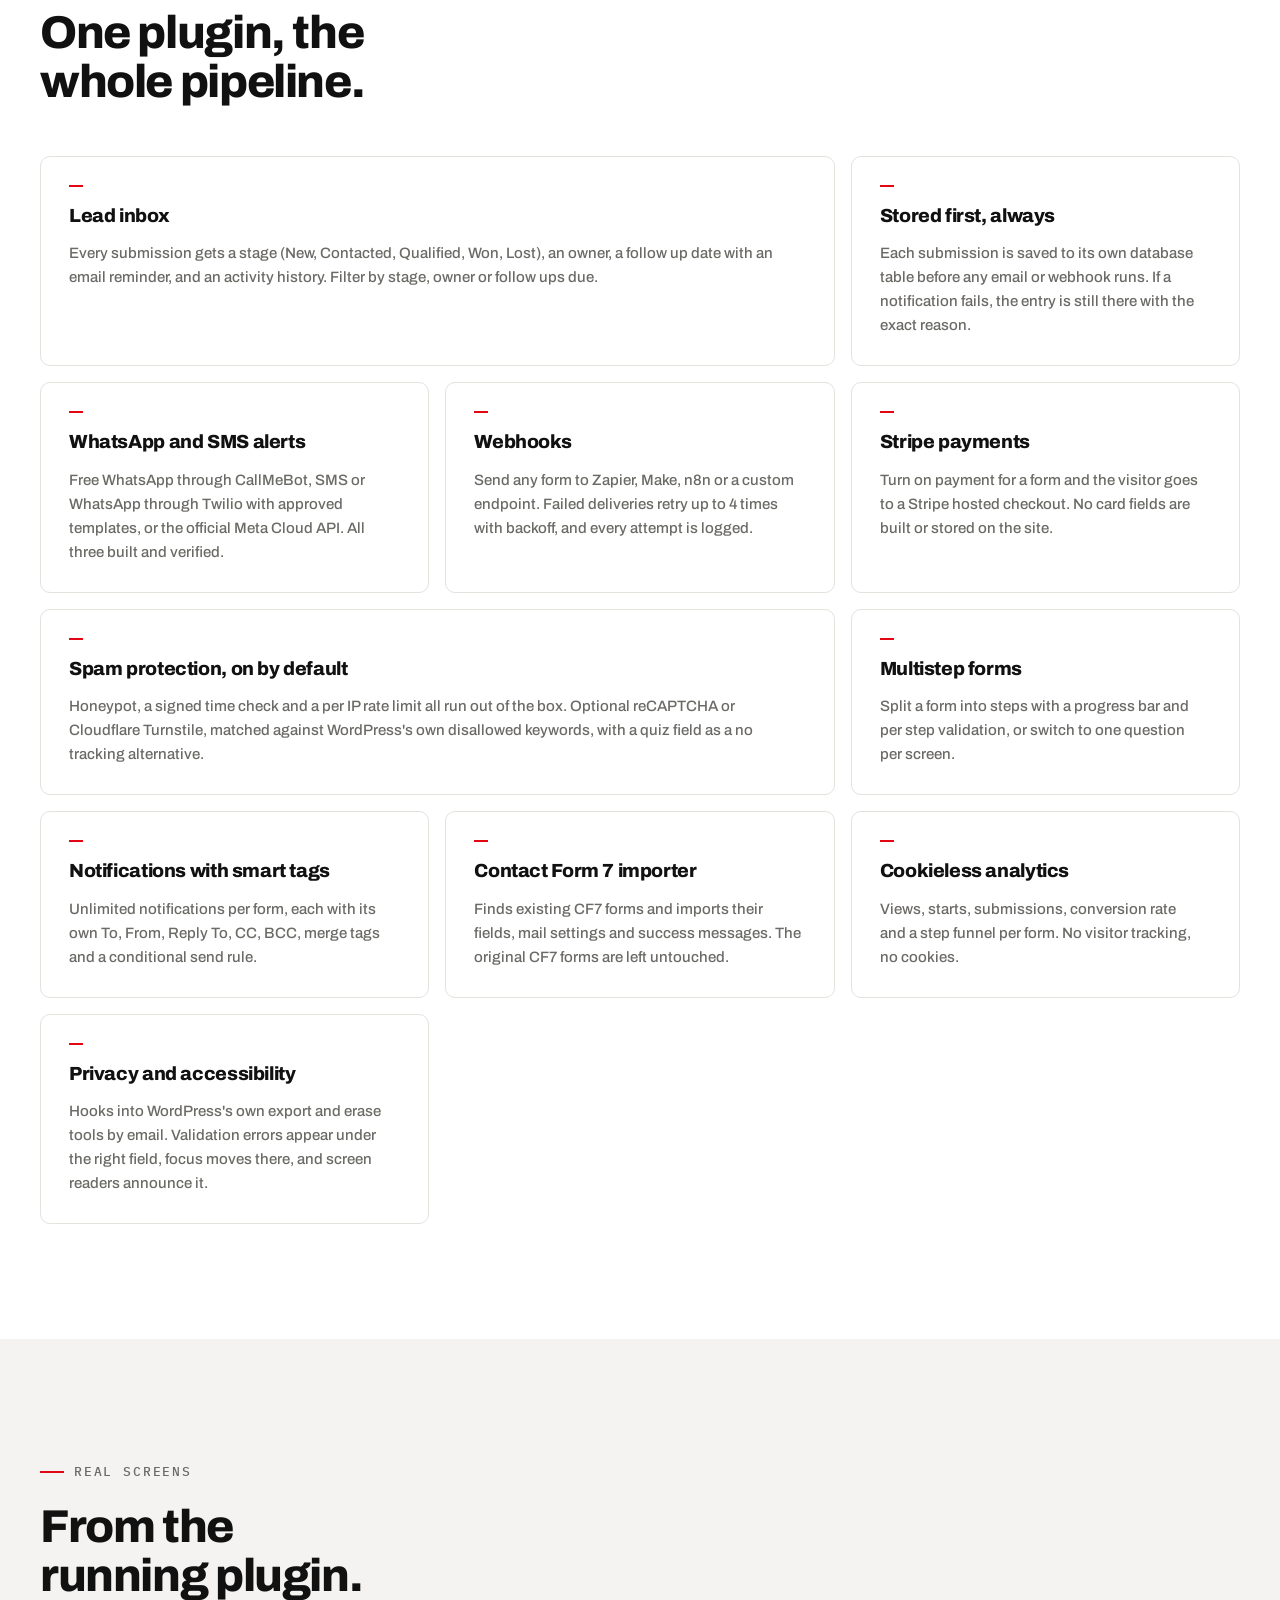
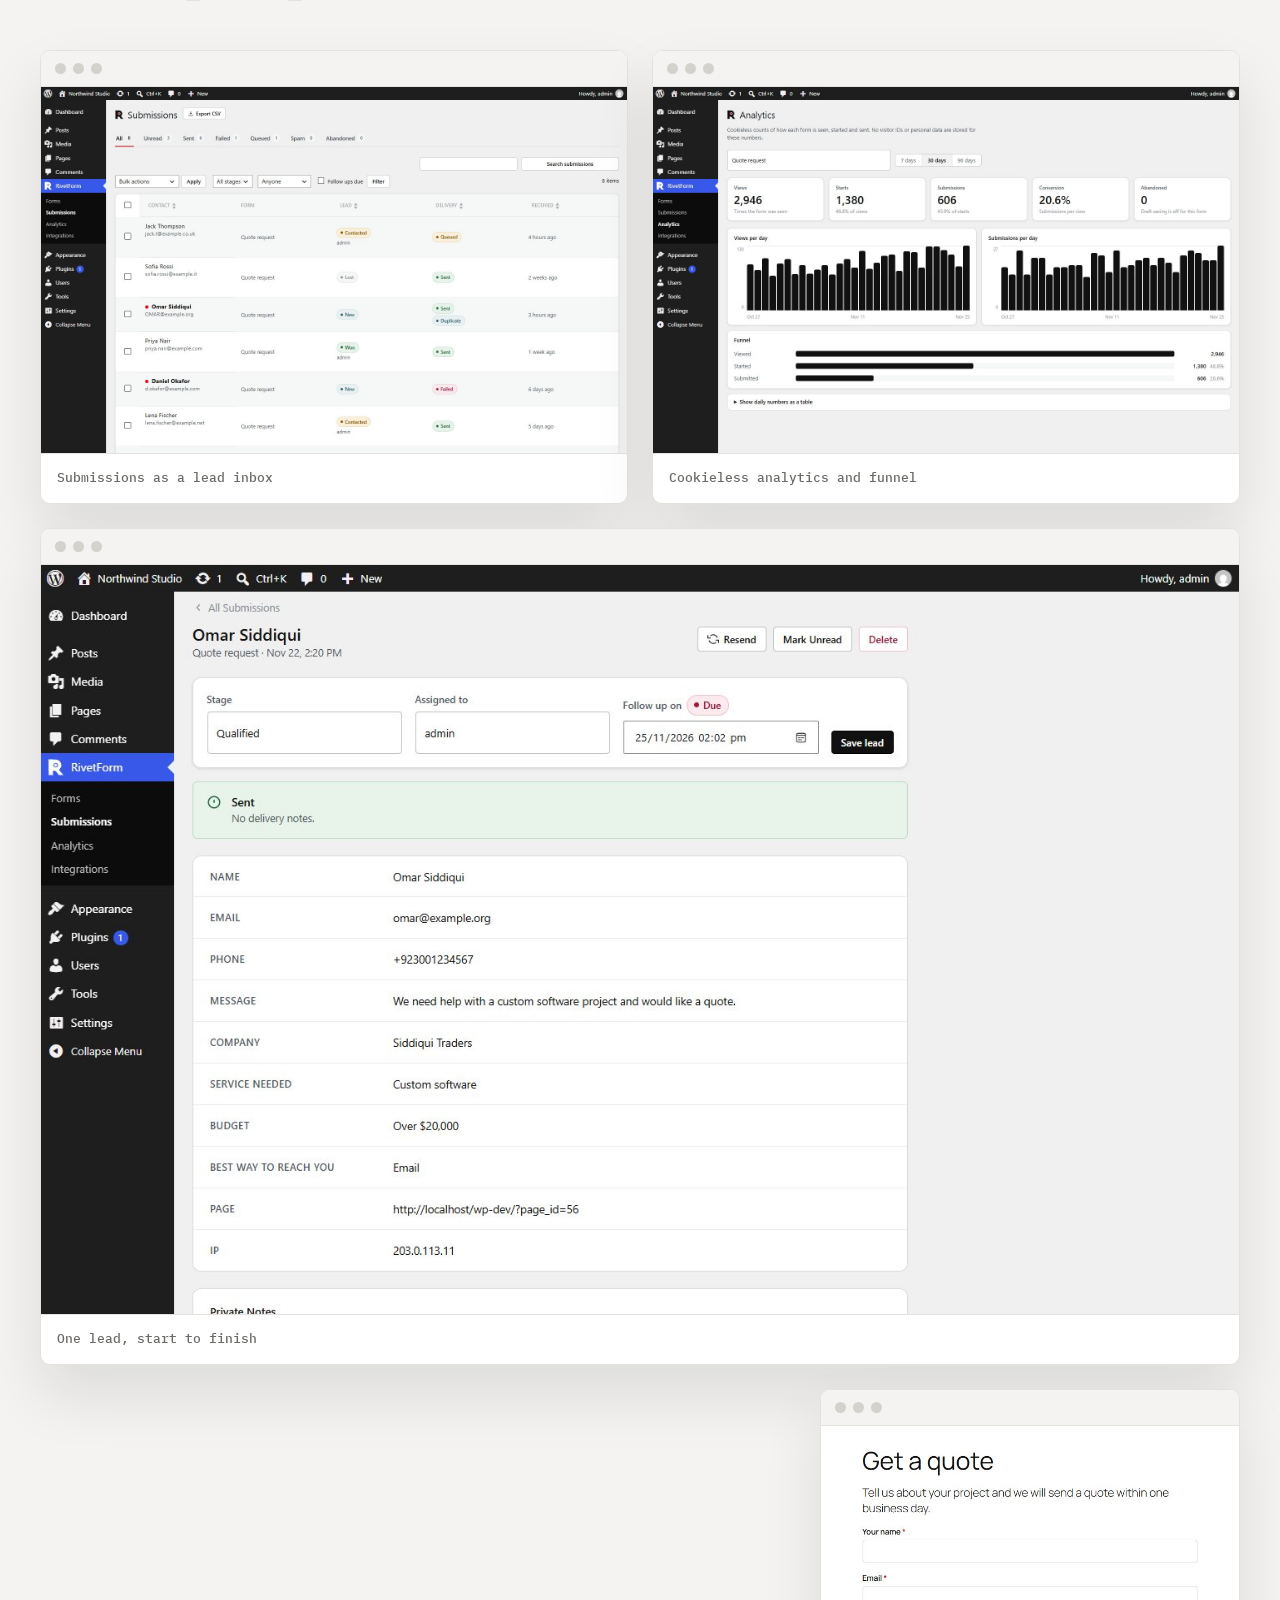
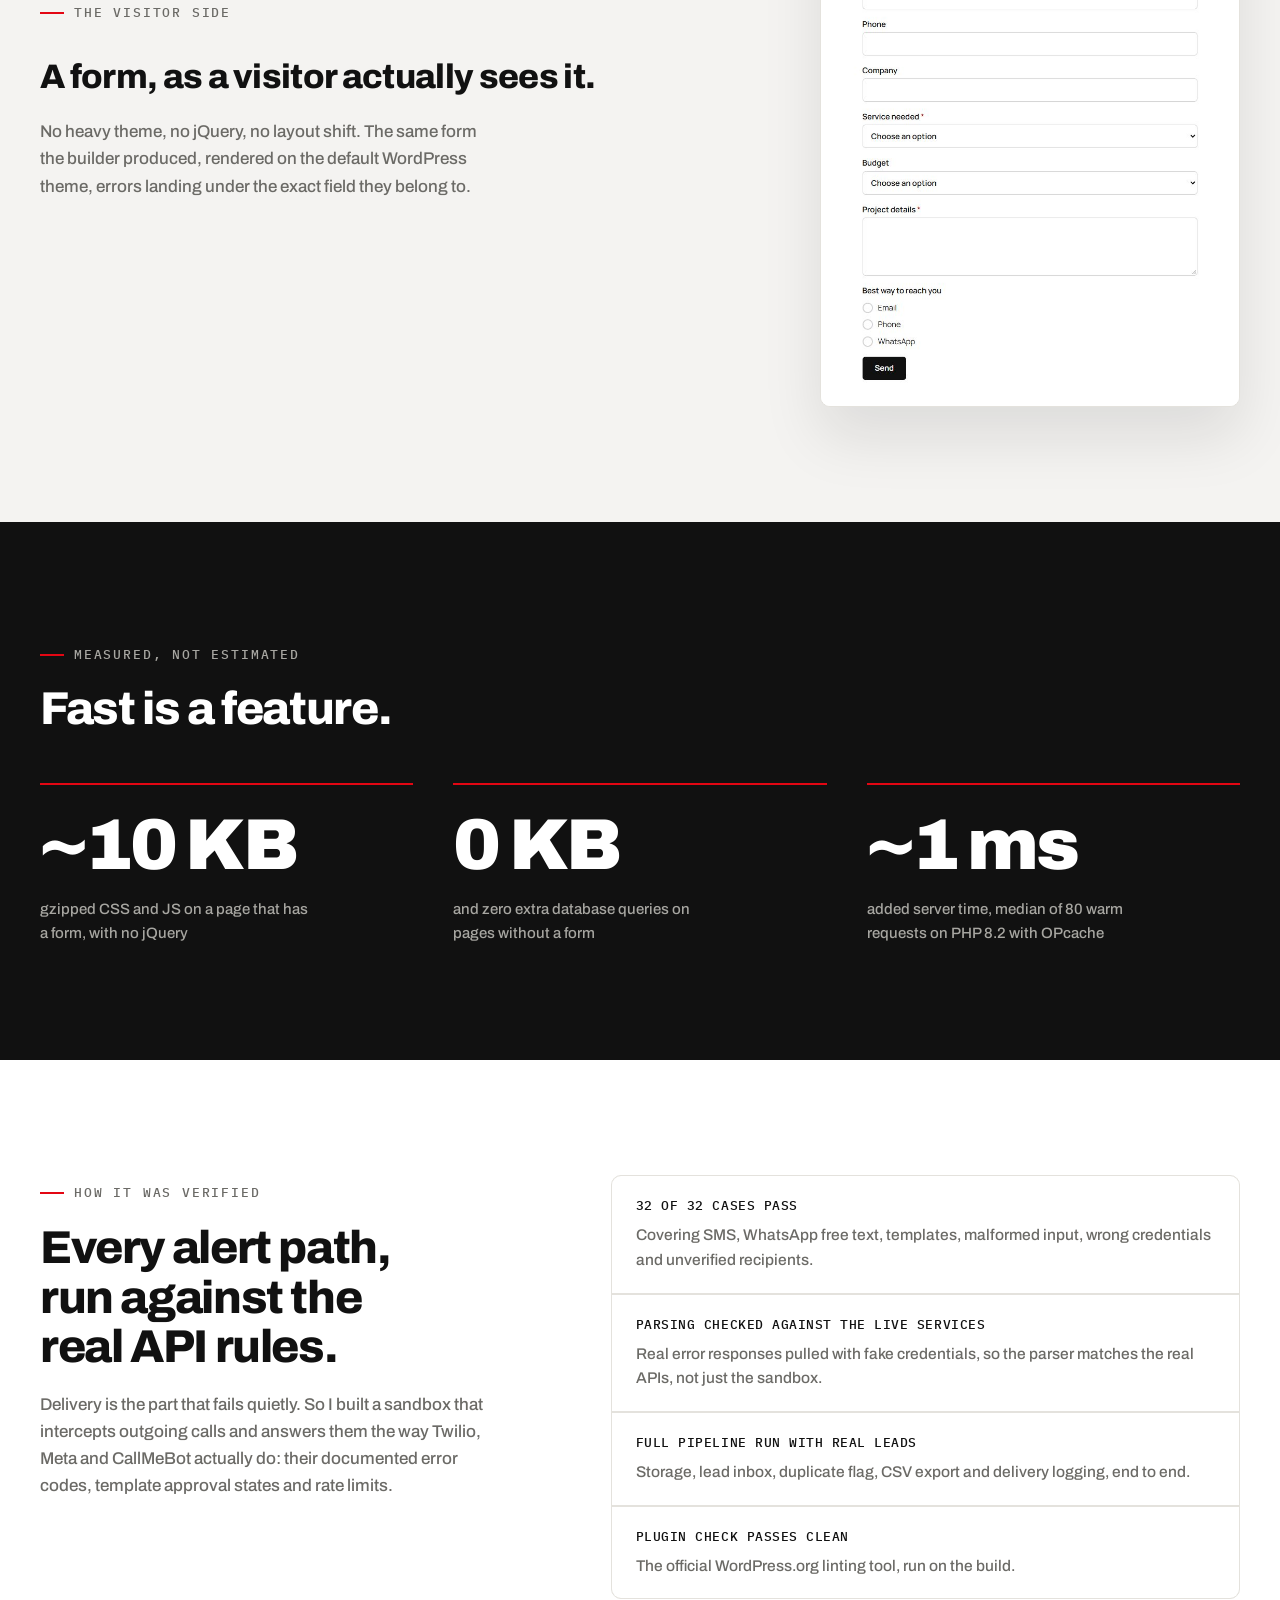
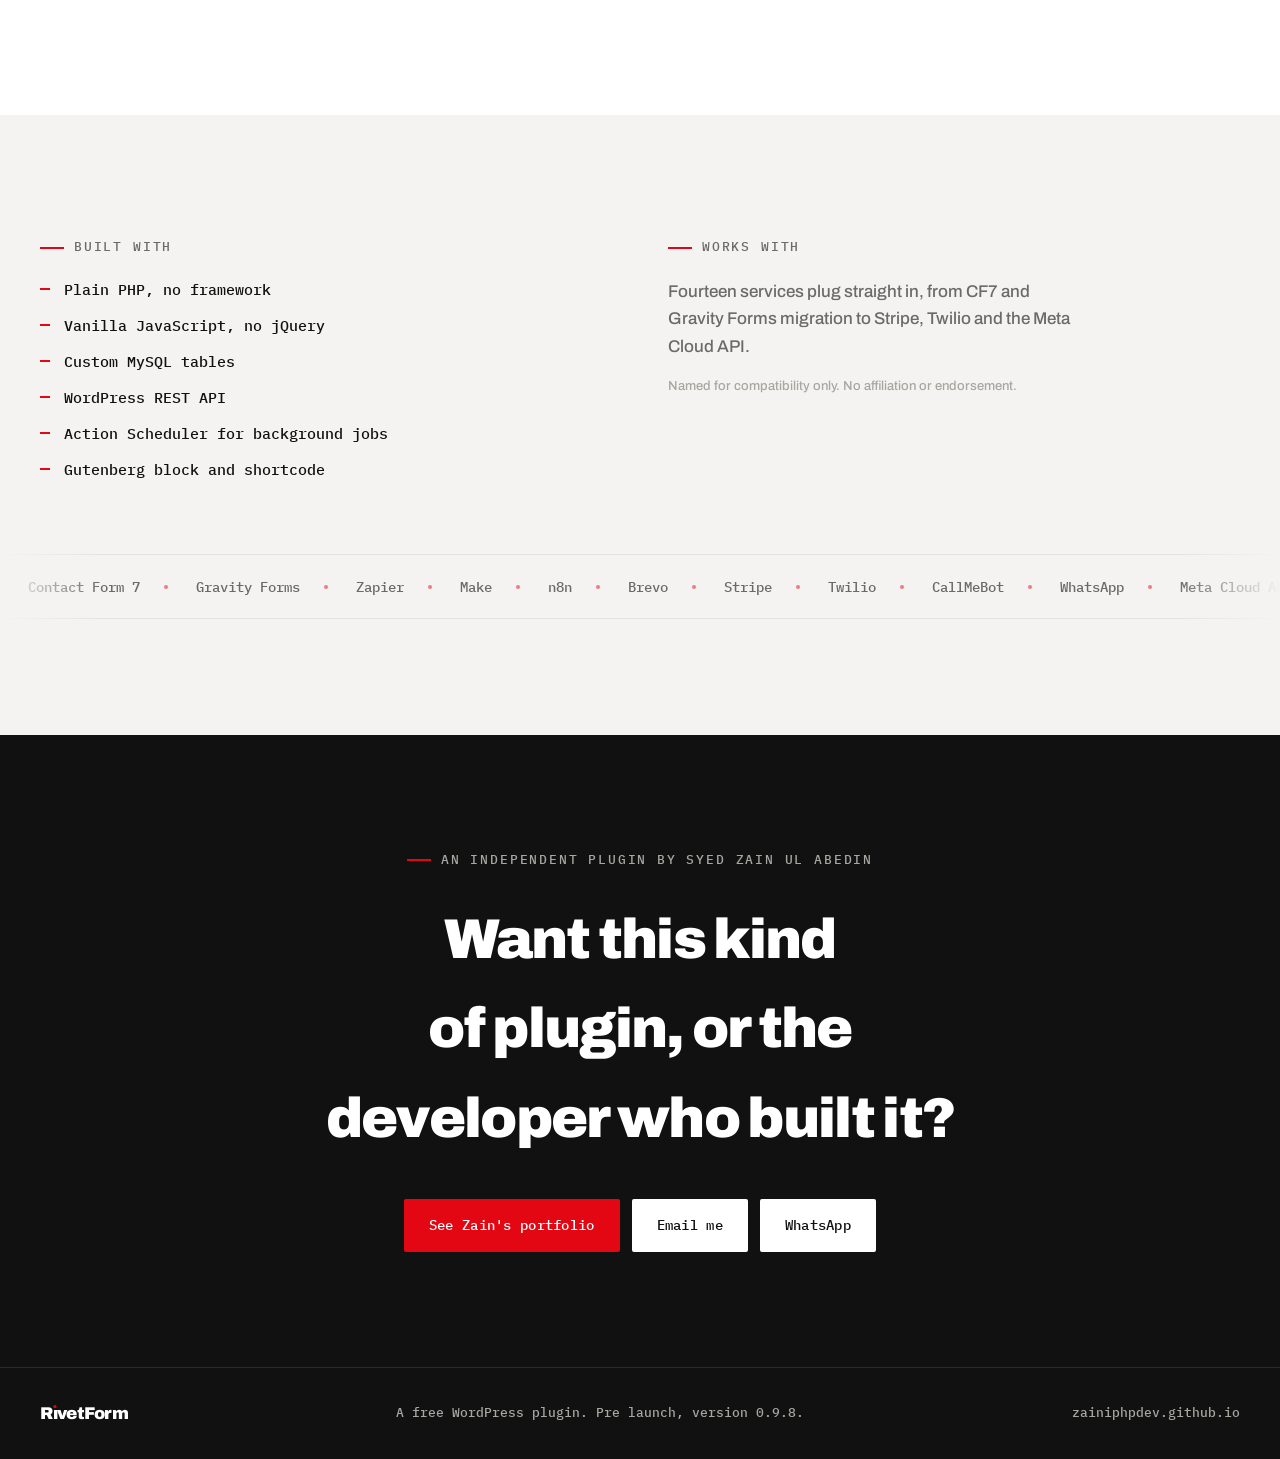
==== commit c81a7c82: "RivetForm hero: remove red rule, keep card aligned to wordmark top Co-Authored-By: Claude Opus 4.8 <" ====
--- a/rivetform/index.html
+++ b/rivetform/index.html
@@ -21,7 +21,7 @@
   <link rel="preconnect" href="https://fonts.googleapis.com">
   <link rel="preconnect" href="https://fonts.gstatic.com" crossorigin>
   <link href="https://fonts.googleapis.com/css2?family=Archivo:wght@500;600;700;800;900&family=IBM+Plex+Mono:wght@400;500;600&display=swap" rel="stylesheet">
-  <link rel="stylesheet" href="style.css?v=7">
+  <link rel="stylesheet" href="style.css?v=8">
   <script type="application/ld+json">
   {"@context":"https://schema.org","@type":"SoftwareApplication","name":"RivetForm","applicationCategory":"WordPress Plugin","operatingSystem":"WordPress","offers":{"@type":"Offer","price":"0","priceCurrency":"USD"},"creator":{"@type":"Person","name":"Syed Zain Ul Abedin","url":"https://zainiphpdev.github.io/"}}
   </script>
@@ -55,7 +55,6 @@
       <div class="wrap">
         <div class="hero__grid">
           <p class="eyebrow reveal"><span>Free WordPress plugin</span><span class="eyebrow__r">Coming soon to WordPress.org</span></p>
-          <span class="hero__rule reveal" aria-hidden="true"></span>
           <div class="hero__copy">
             <h1 class="hero__mark reveal">R<span class="mark__i mark__i--xl">ı</span>vetForm</h1>
             <p class="hero__tag reveal">Nothing slips through<span class="red">.</span></p>
--- a/rivetform/style.css
+++ b/rivetform/style.css
@@ -91,9 +91,6 @@
 /* Hero two-column layout */
 .hero__grid { display: grid; grid-template-columns: minmax(0, 1fr) 360px; column-gap: clamp(32px, 5vw, 80px); align-items: start; }
 .hero__grid > .eyebrow { grid-column: 1 / -1; margin-bottom: clamp(18px, 2.6vw, 28px); }
-.hero__rule { grid-column: 1 / -1; height: 2px; background: var(--red); margin-bottom: clamp(14px, 2vw, 22px); transform-origin: left; }
-.reveal.hero__rule { opacity: 1; transform: scaleX(0); }
-.reveal.hero__rule.in { transform: scaleX(1); }
 .hero__copy { grid-column: 1; min-width: 0; }
 .hero__aside { grid-column: 2; align-self: start; }
 
